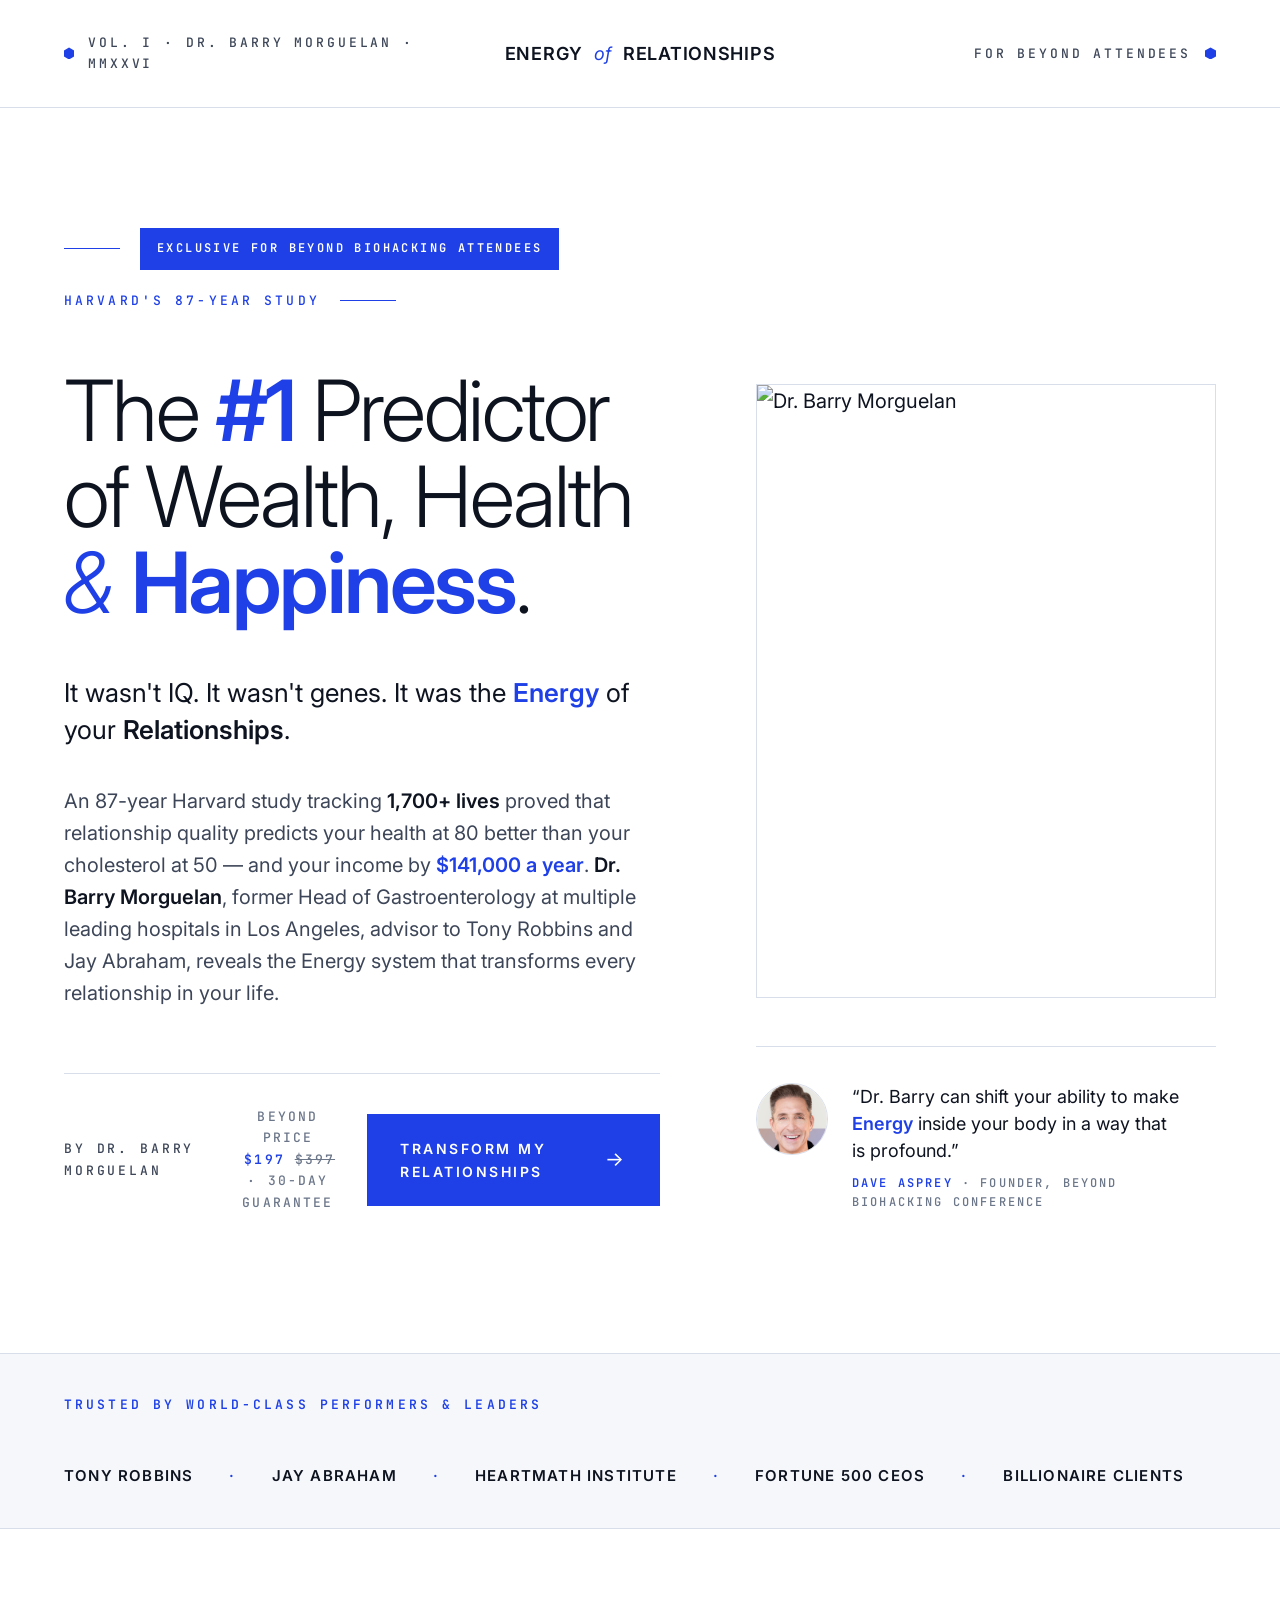
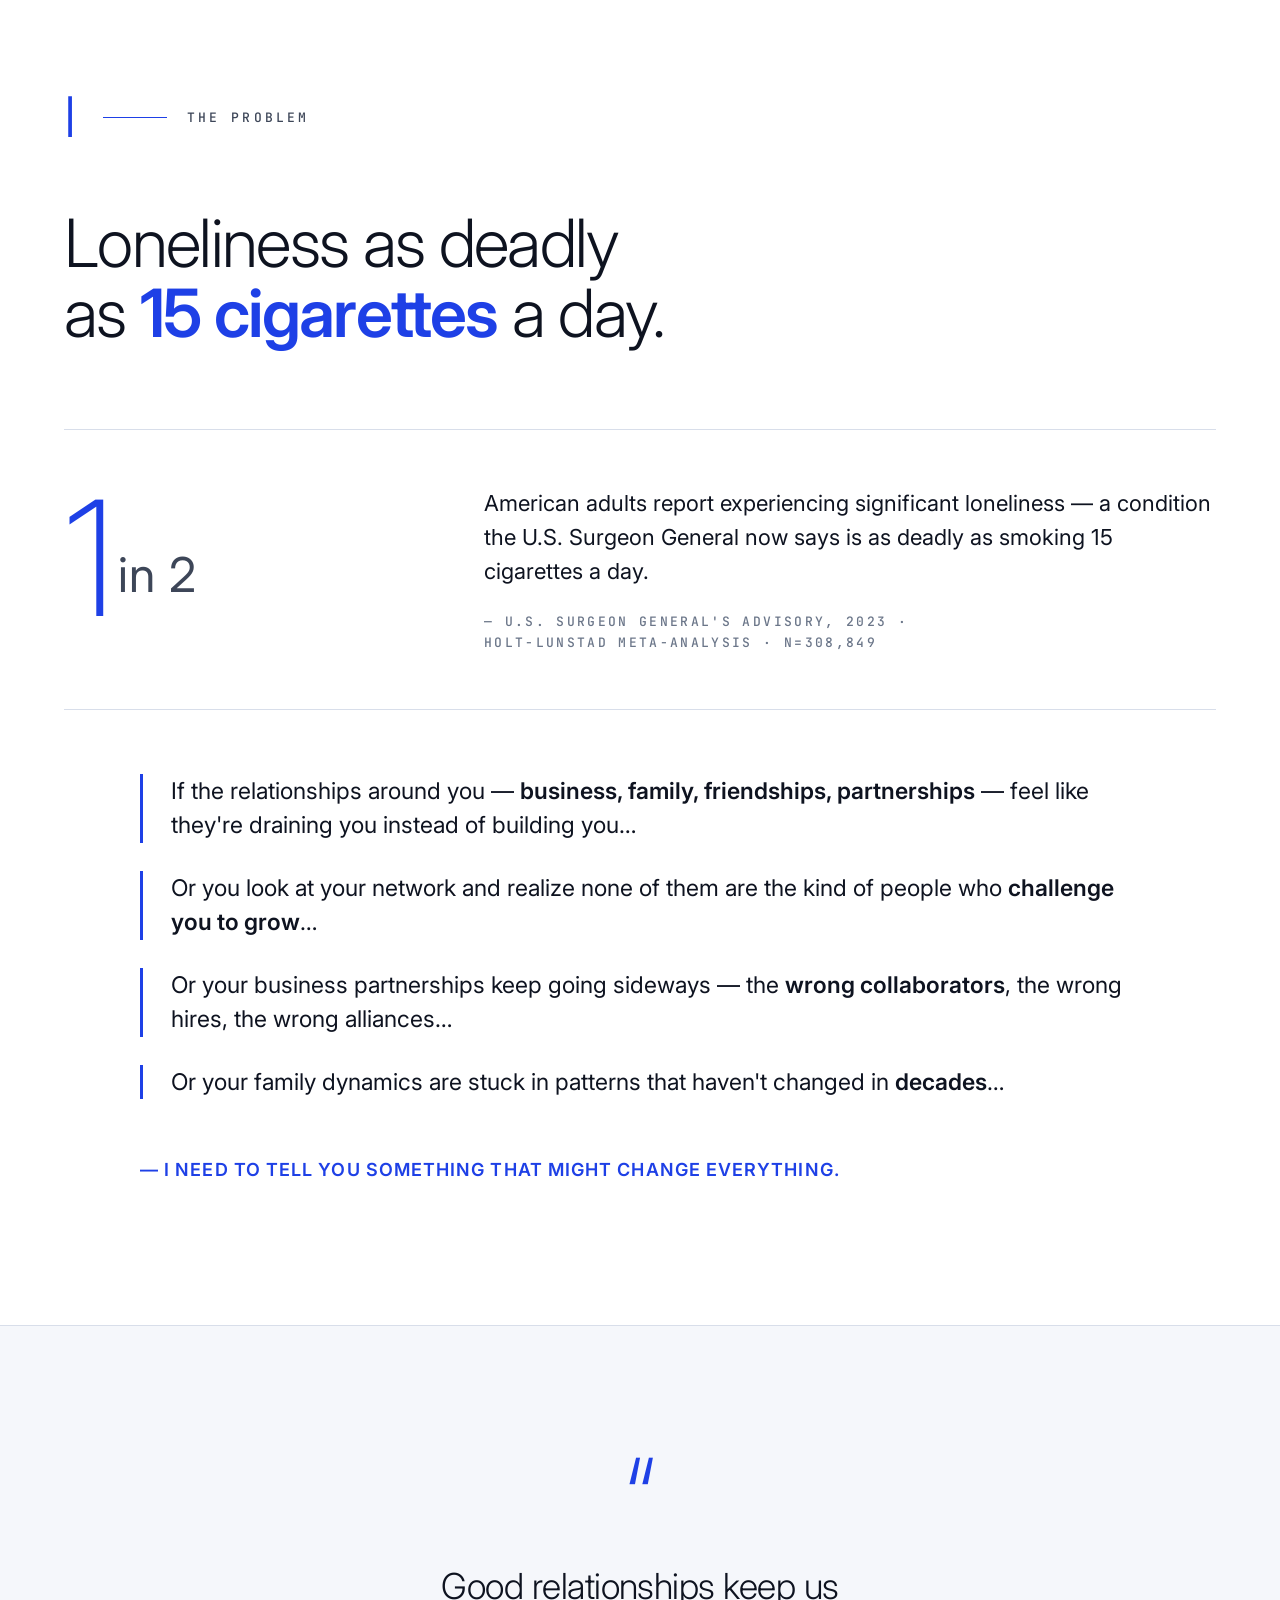
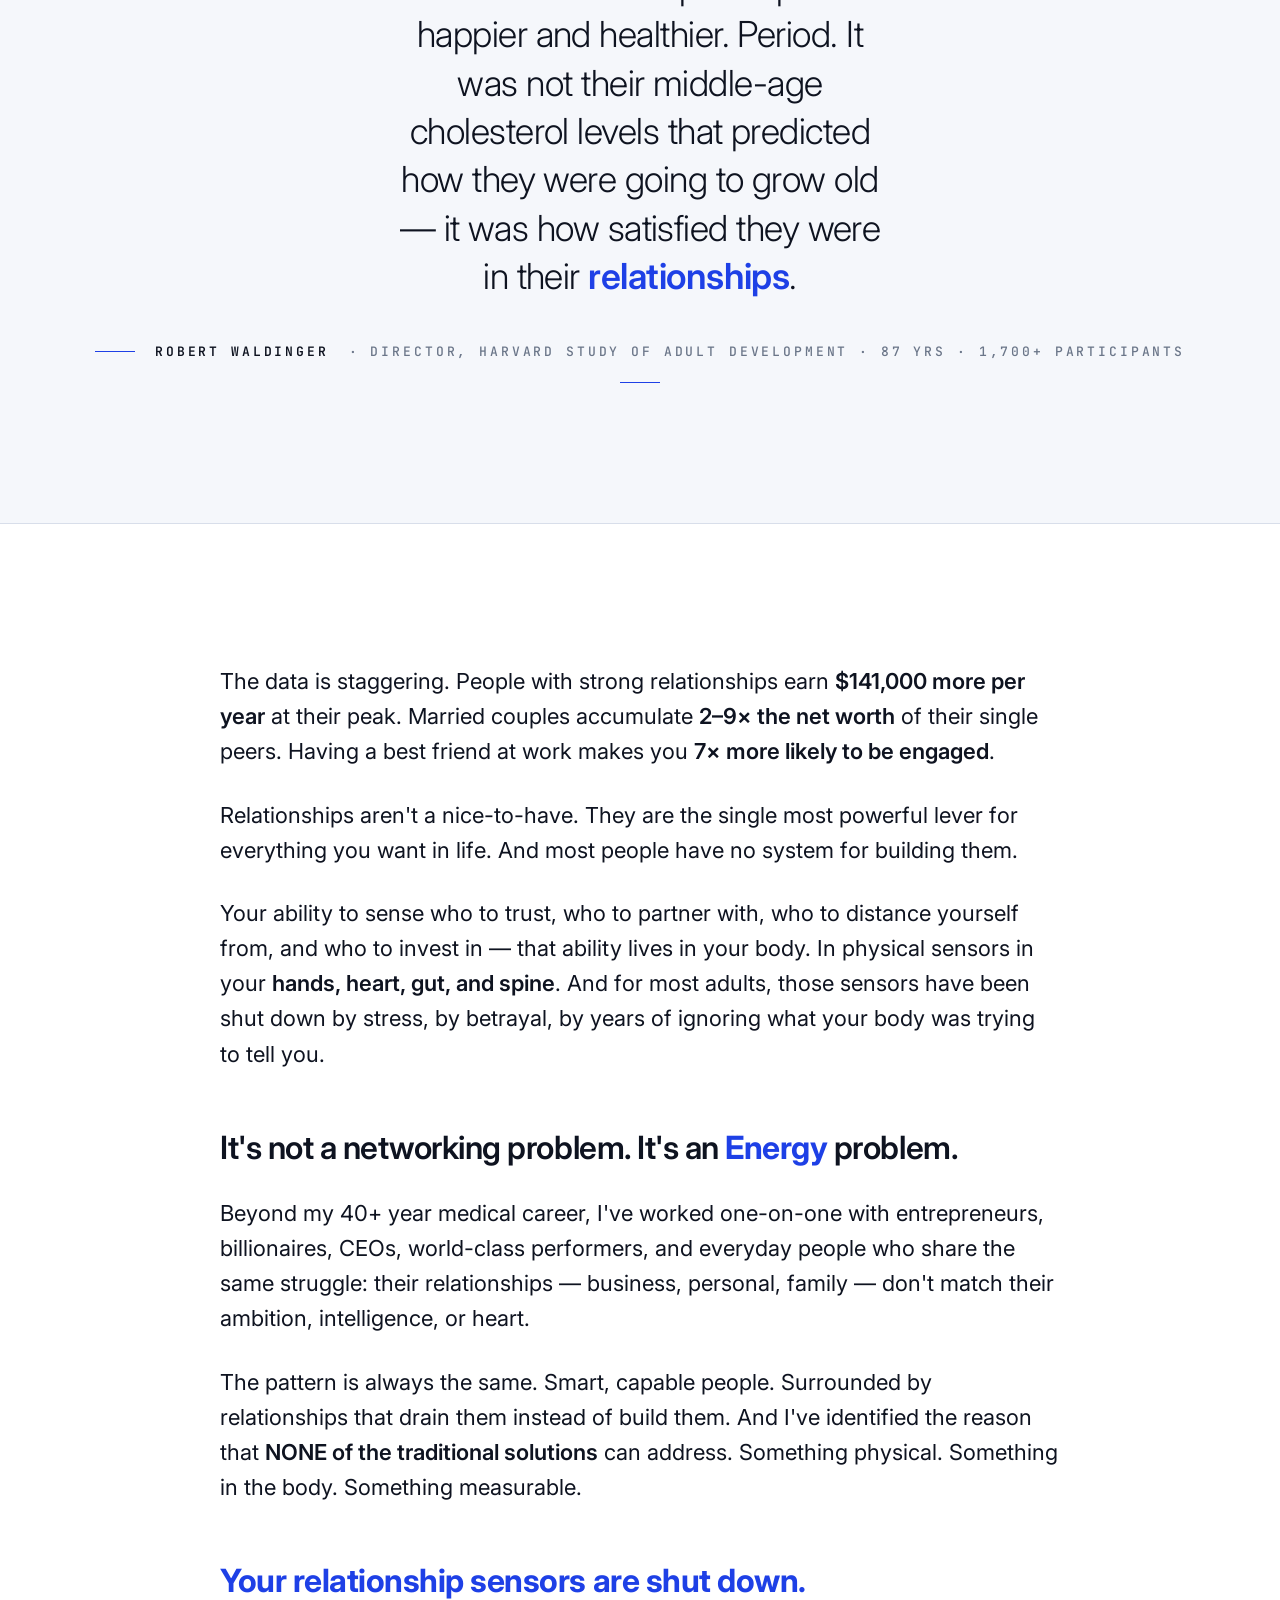
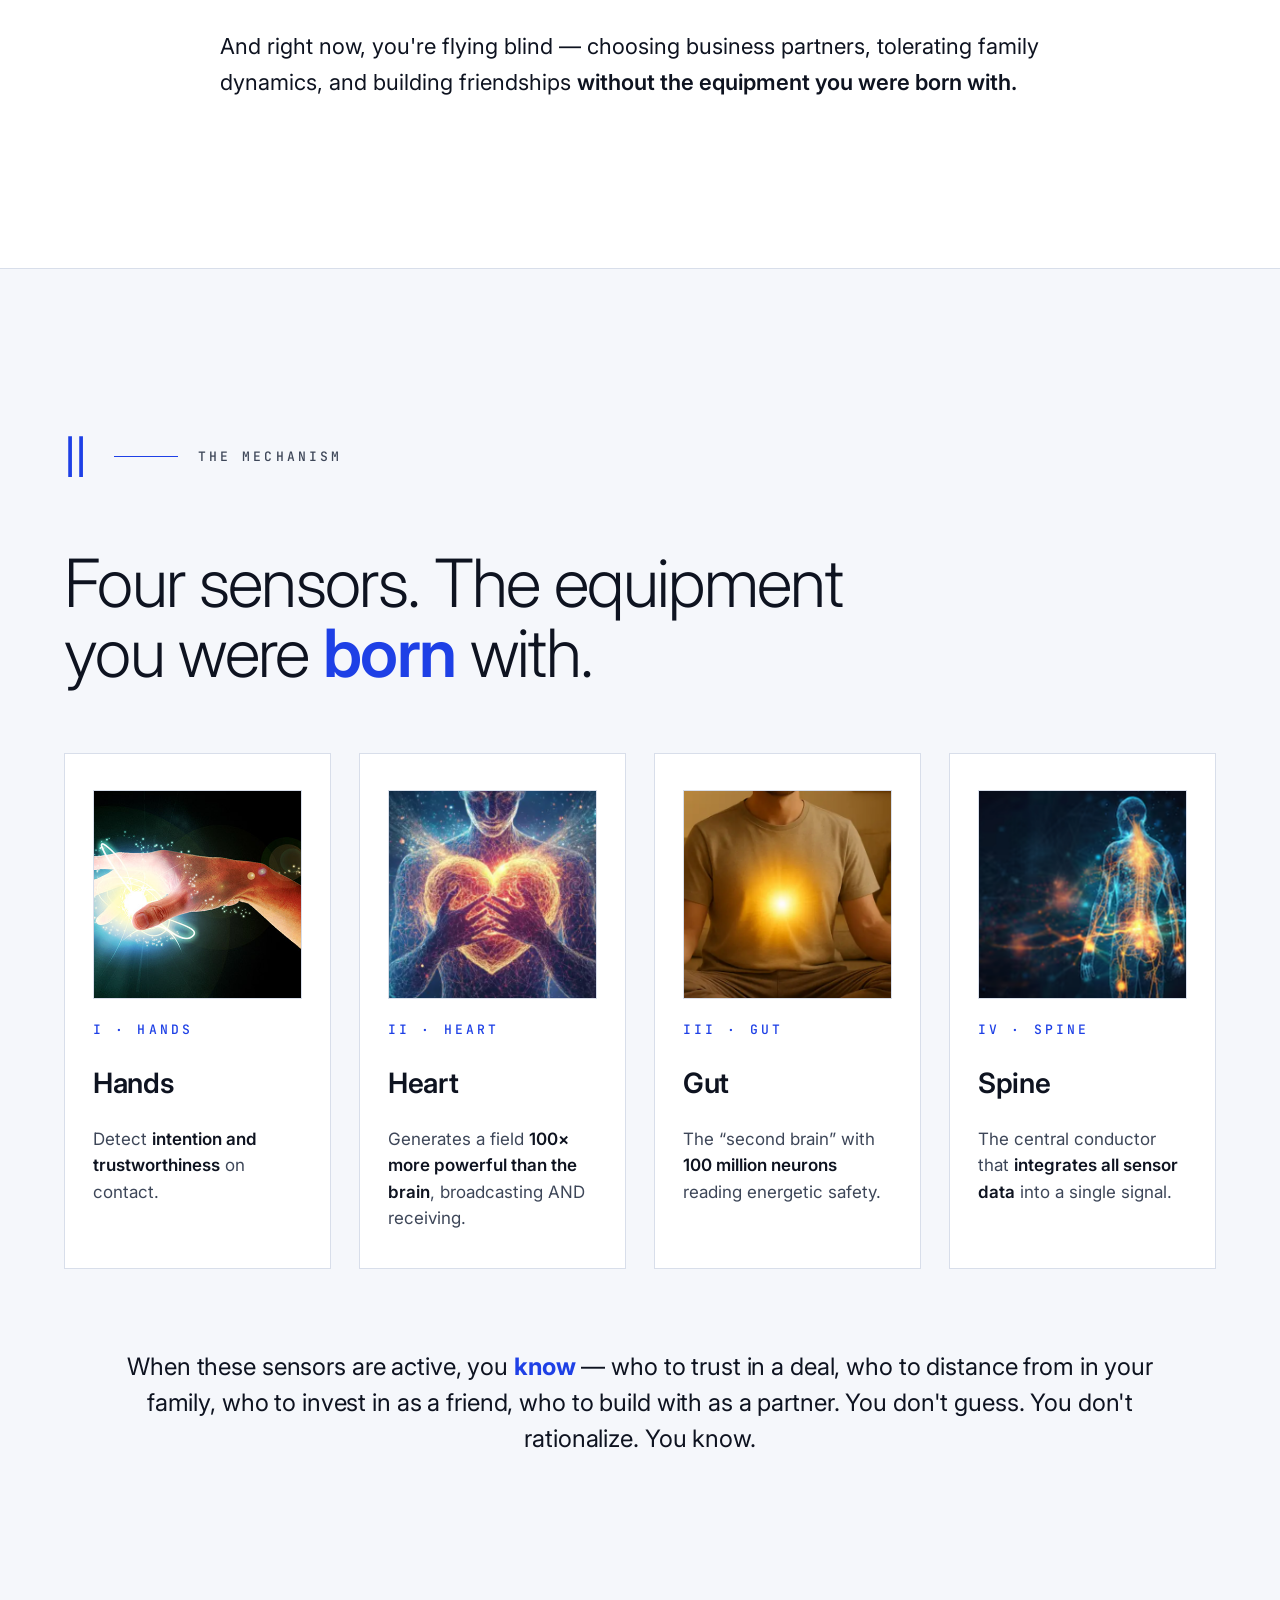
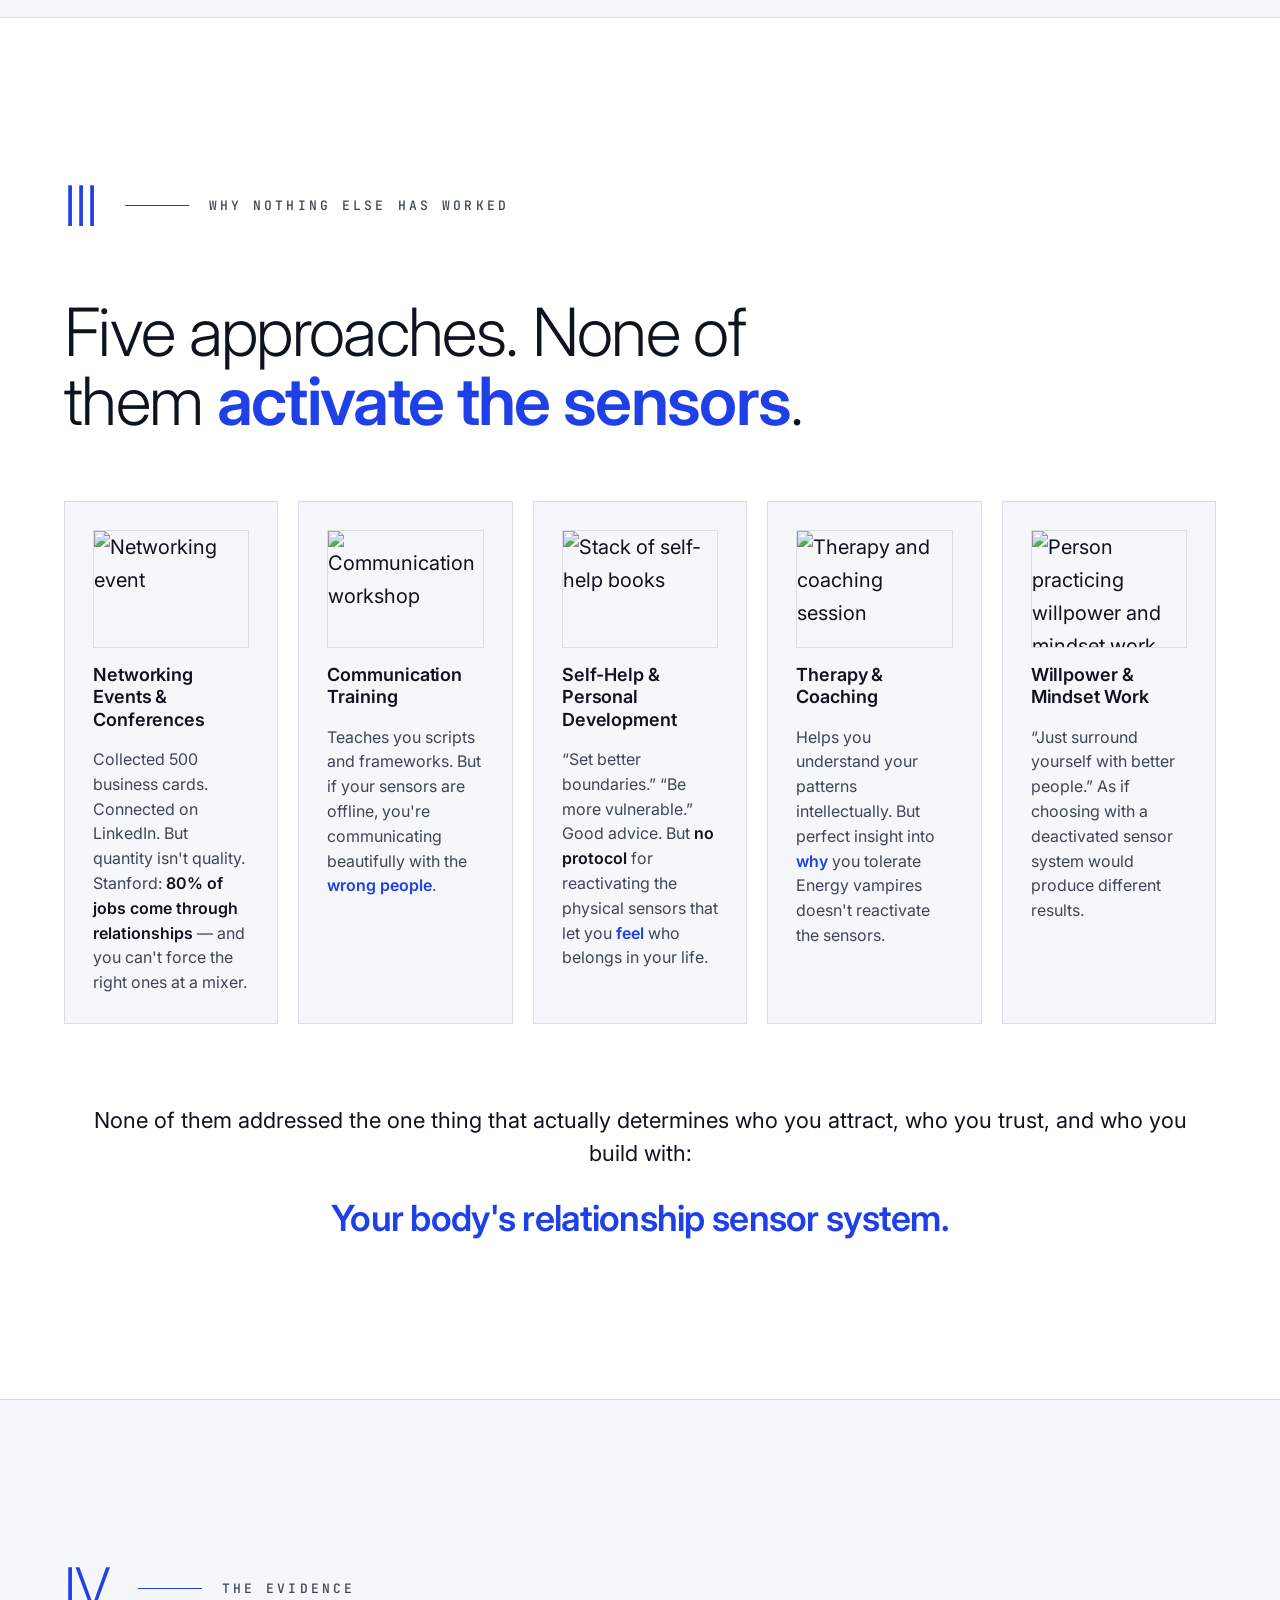
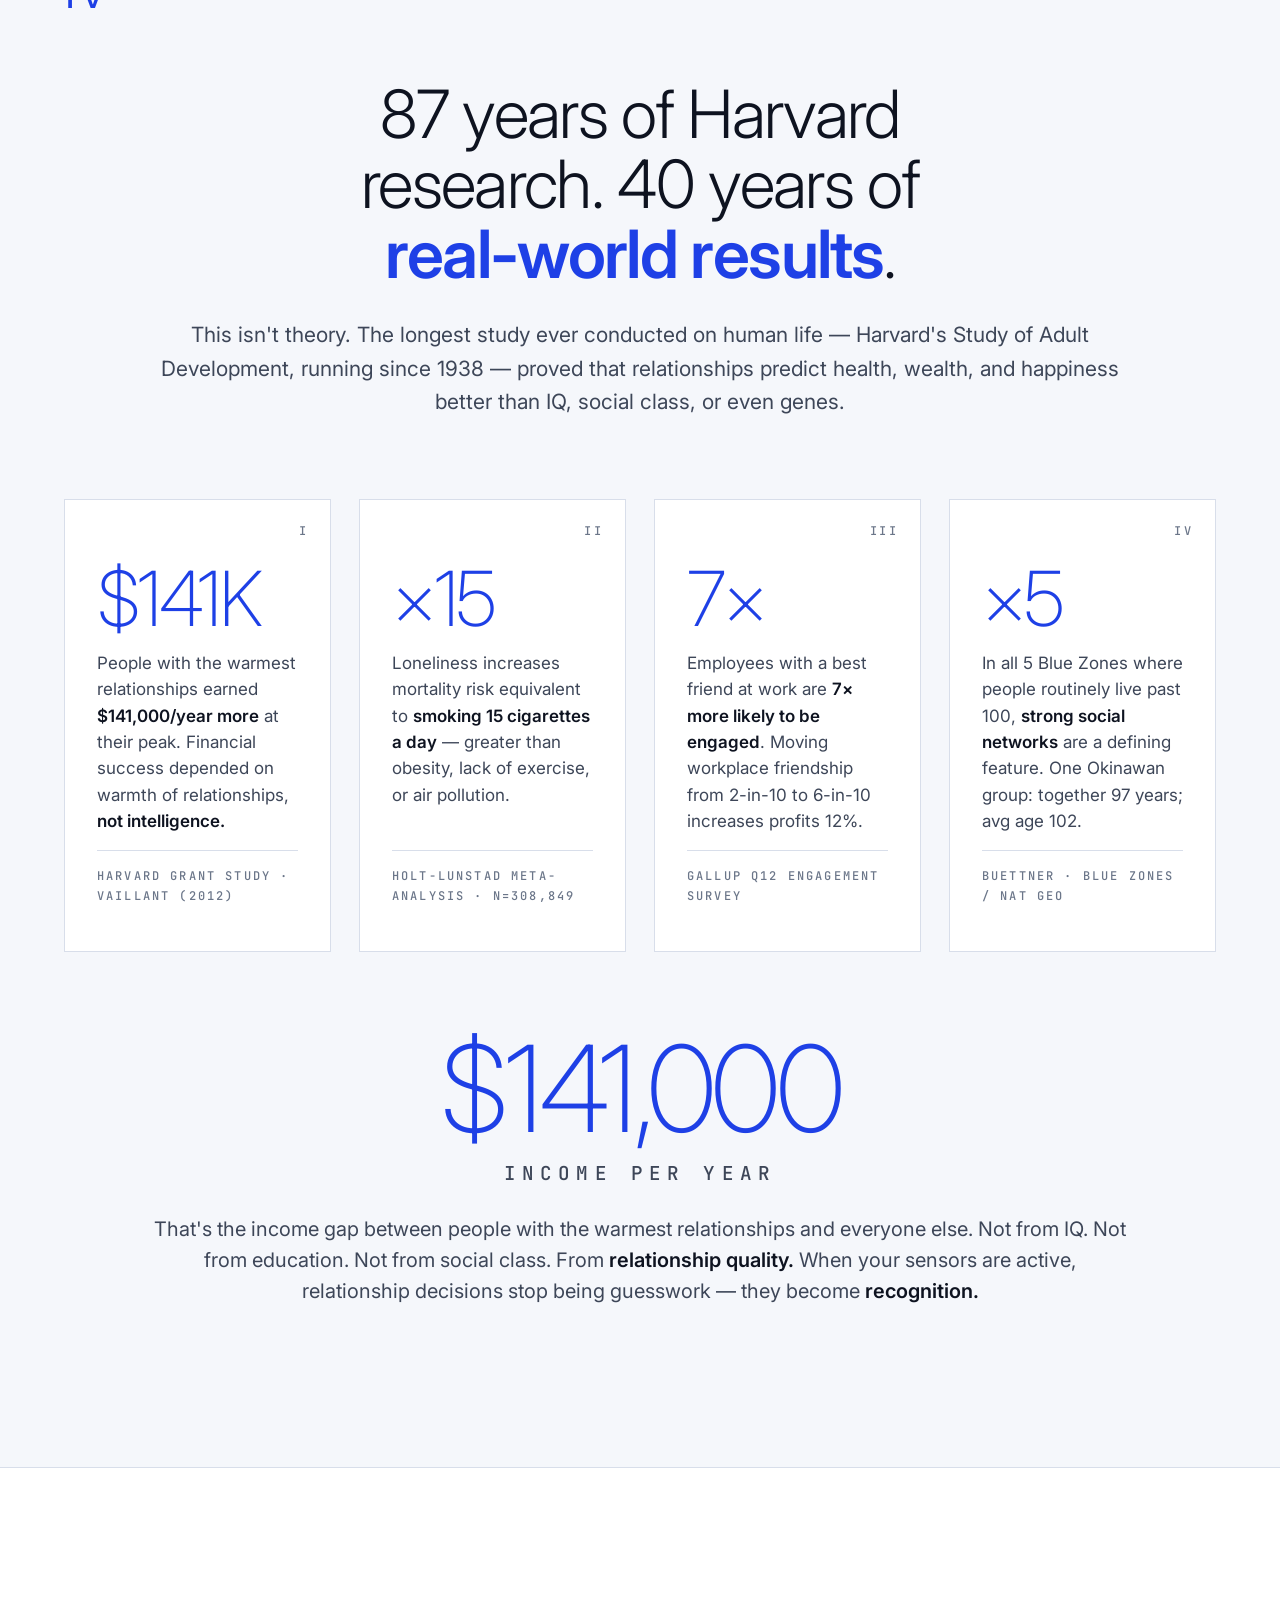
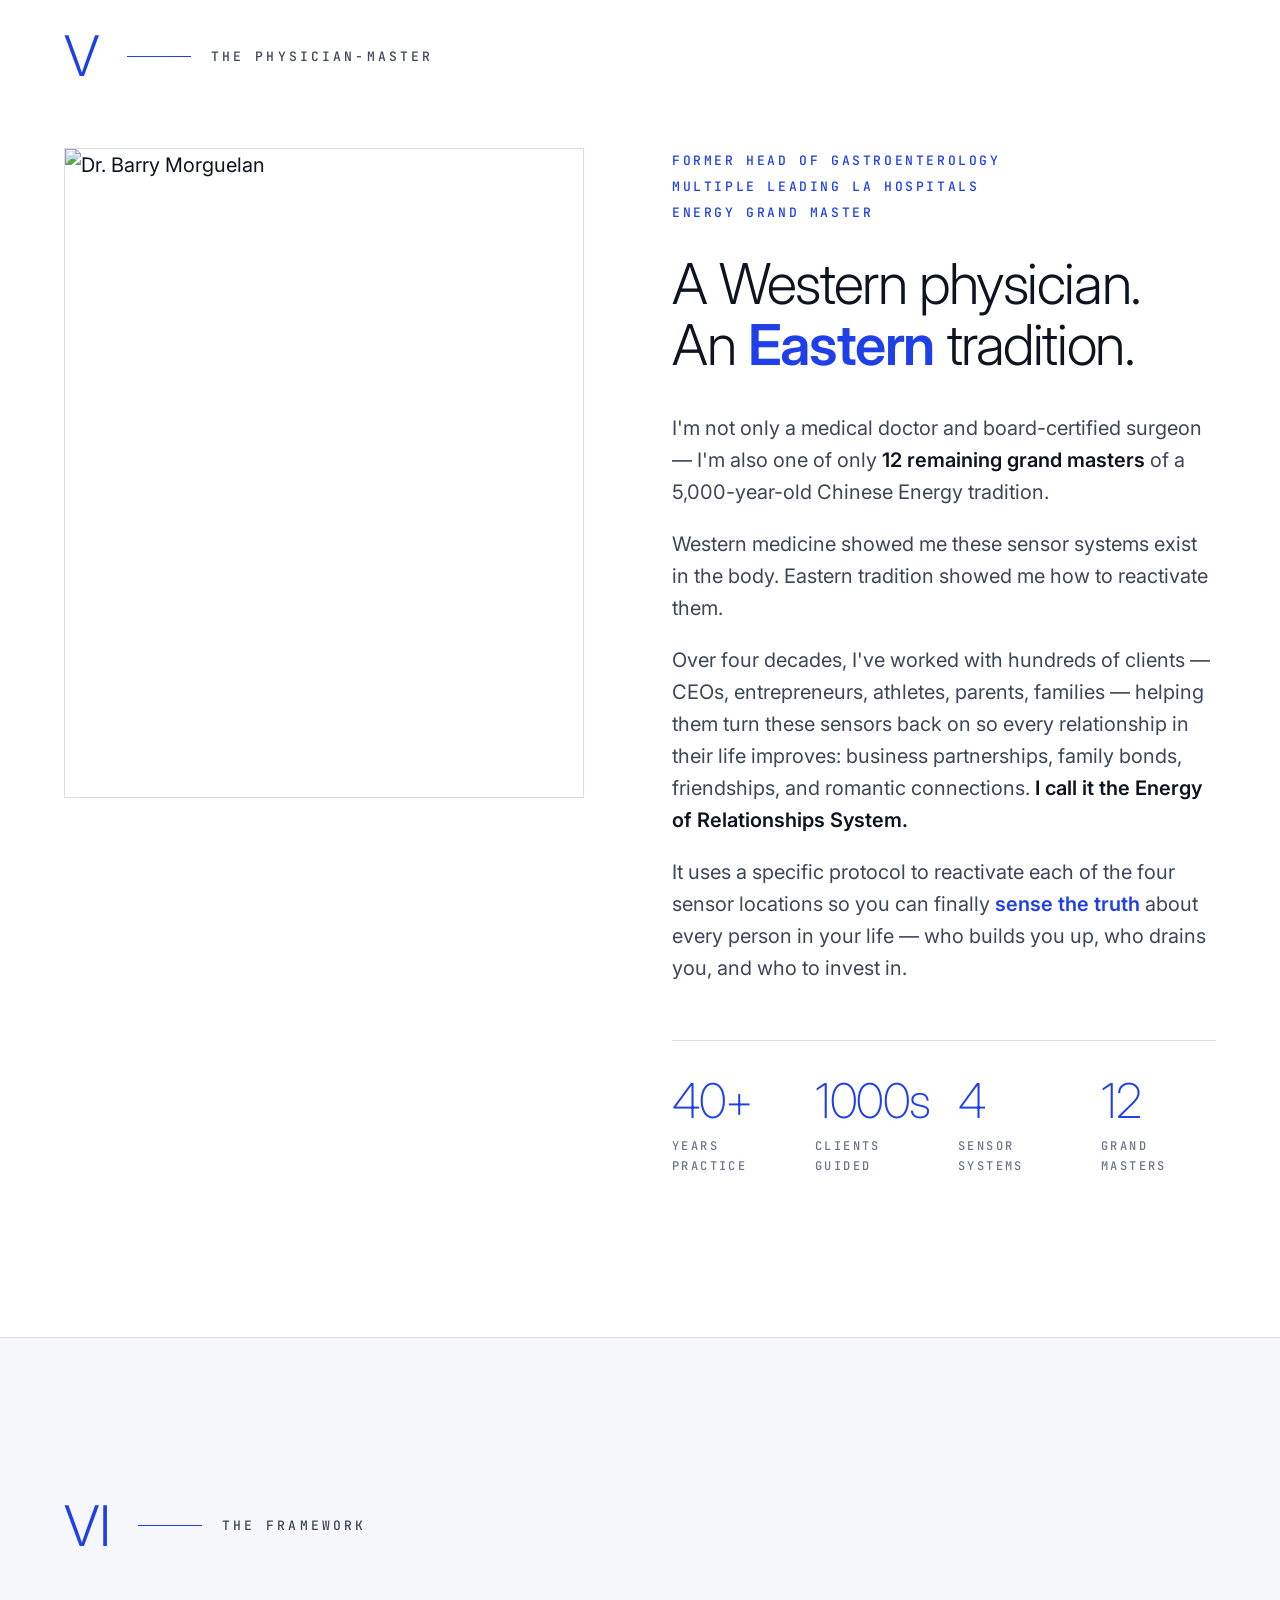
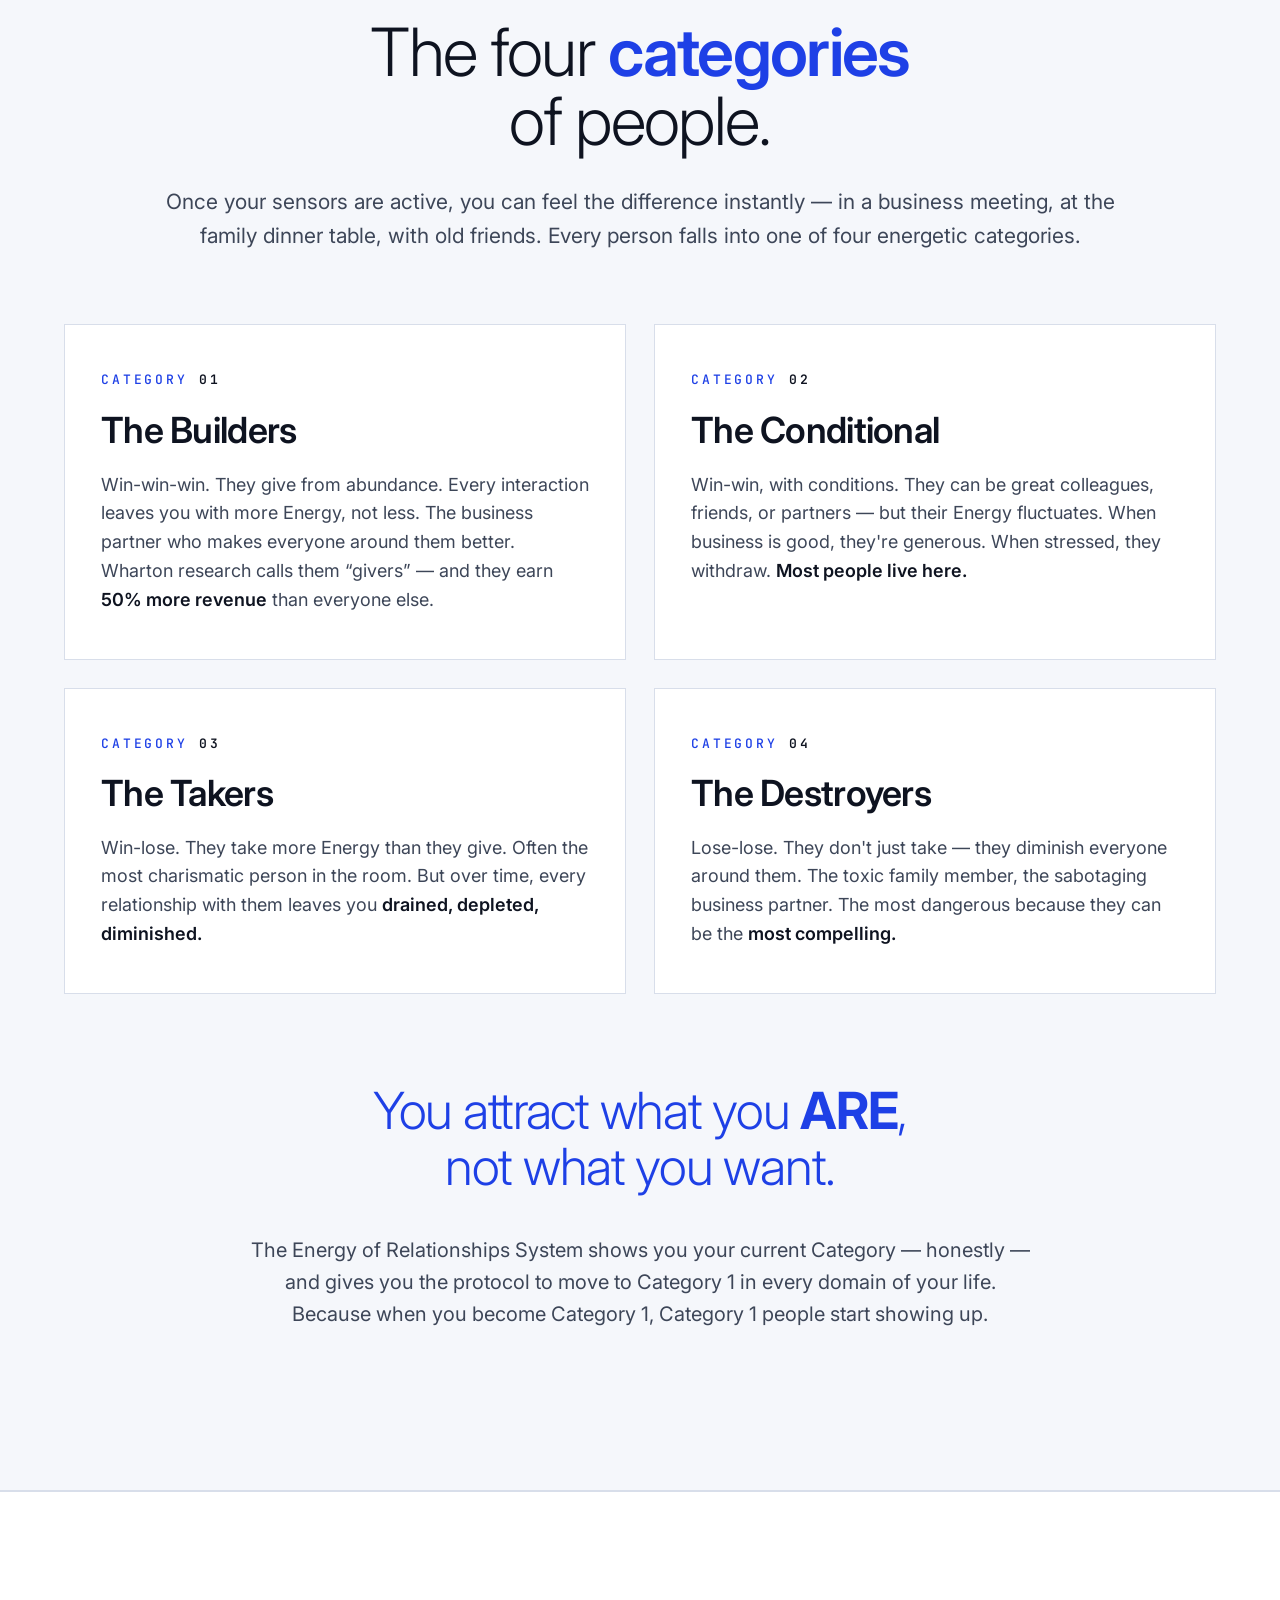
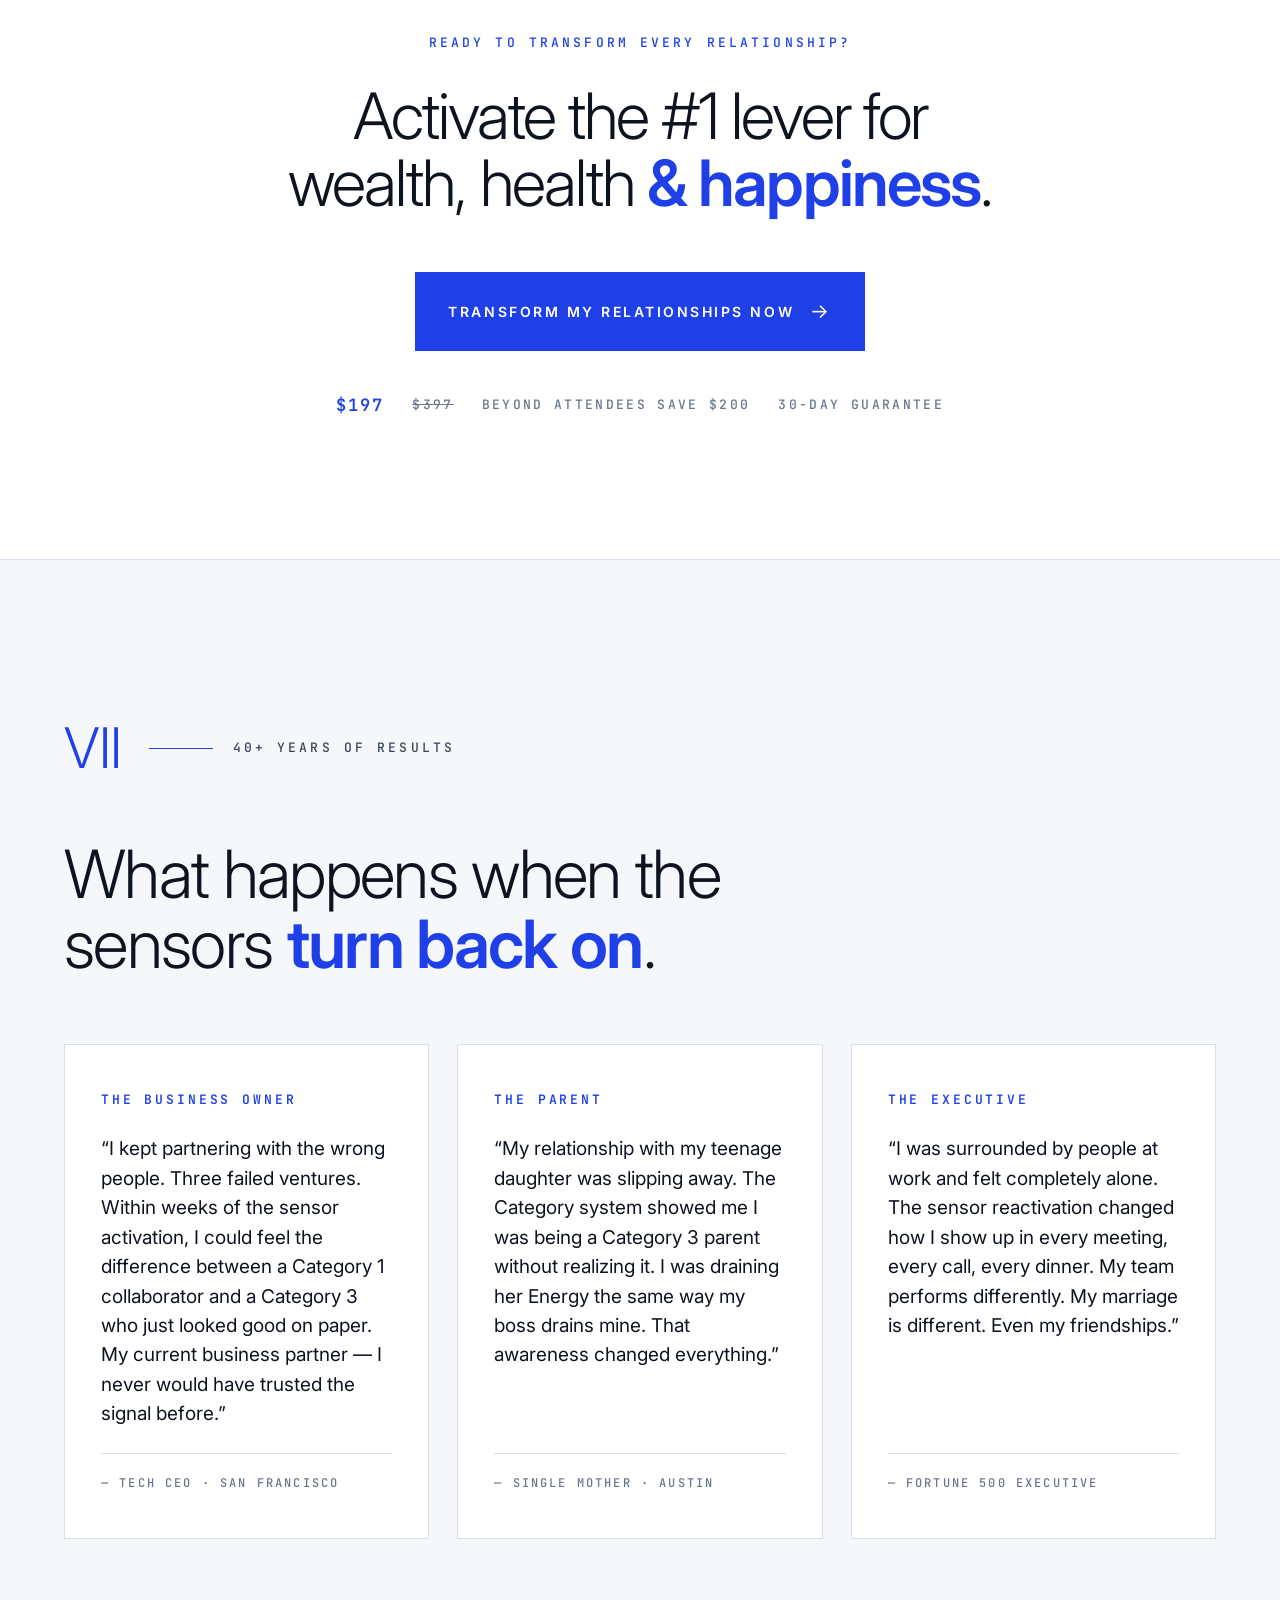
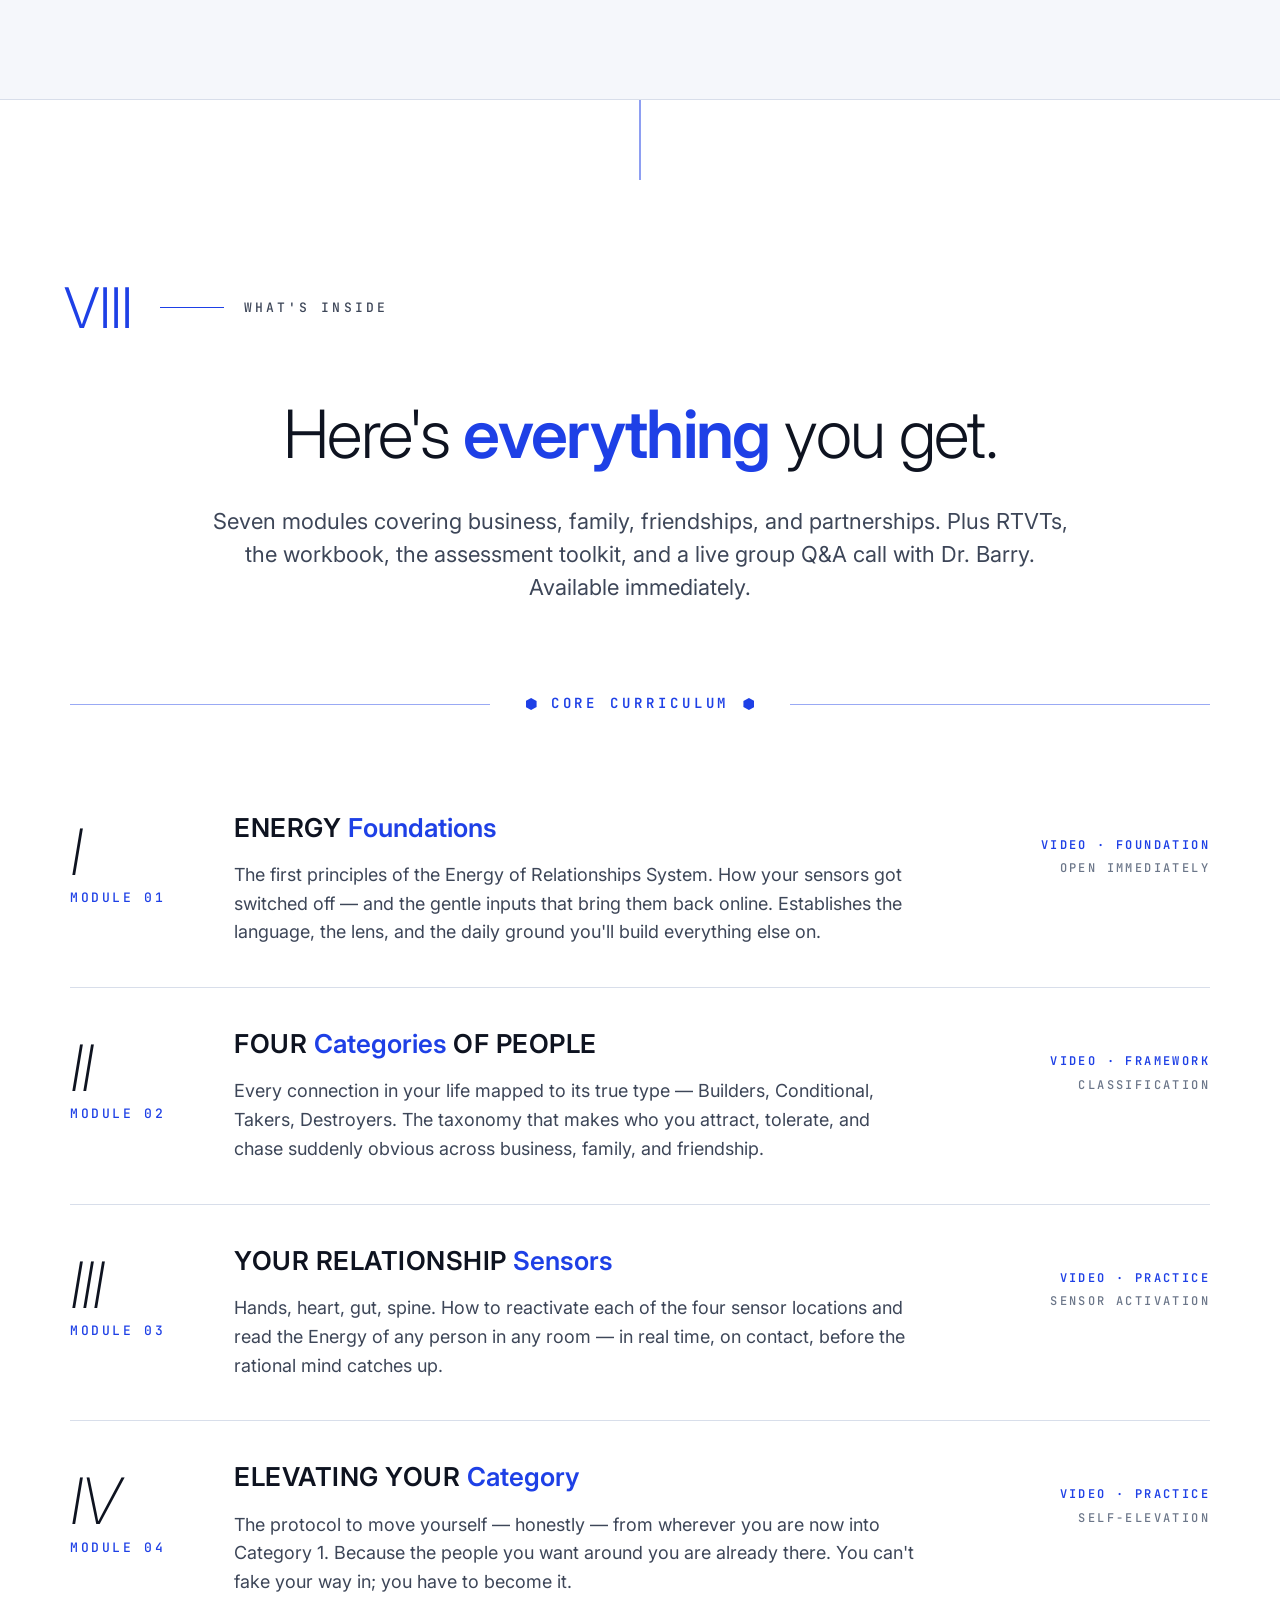
==== docs/index.html @ c92b6a6a "Replace landing page with new White + Blue BEYOND Edition design Full design refresh from Claude Des" ====
<!DOCTYPE html>
<html lang="en">
<head>
<meta charset="UTF-8">
<meta name="viewport" content="width=device-width,initial-scale=1">
<title>Energy of Relationships — Dr. Barry Morguelan · BEYOND Edition</title>
<link rel="preconnect" href="https://fonts.googleapis.com">
<link rel="preconnect" href="https://fonts.gstatic.com" crossorigin>
<link href="https://fonts.googleapis.com/css2?family=Inter:wght@200;300;400;500;600;700;800&family=JetBrains+Mono:wght@400;500&display=swap" rel="stylesheet">
<style>
/* =========================================================
   ENERGY OF RELATIONSHIPS — WHITE + BLUE WIREFRAME
   Light background · Inter sans throughout · Larger type
   Built for older readers (accessible scale, strong contrast)
   ========================================================= */
*,*::before,*::after{box-sizing:border-box;margin:0;padding:0}
:root{
  /* Surface */
  --bg:#FFFFFF;
  --bg-2:#F5F7FB;        /* soft off-white panel */
  --bg-3:#EDF1F8;        /* lifted panel */
  --panel:#F9FAFC;
  --ink:#0E1320;         /* near-black, slight blue tilt */
  --ink-soft:#3D4658;
  --muted:#6B7689;
  --rule:#D8DEEA;
  --rule-soft:#E8EDF5;

  /* Accent — confident blue (BEYOND partner) */
  --blue:#1E40E6;
  --blue-deep:#0E2BB8;
  --blue-soft:#E6EBFE;

  --sans:"Inter",system-ui,-apple-system,sans-serif;
  --mono:"JetBrains Mono",ui-monospace,monospace;
}
html{-webkit-text-size-adjust:100%;background:var(--bg)}
body{
  background:var(--bg);
  color:var(--ink);
  font-family:var(--sans);
  font-weight:400;
  font-size:20px;          /* base bumped for older audience */
  line-height:1.65;
  overflow-x:hidden;
  -webkit-font-smoothing:antialiased;
}
img{max-width:100%;display:block}
a{color:inherit;text-decoration:none}
section{position:relative}

/* Hex mark (BEYOND nod) */
.hex{display:inline-block;width:11px;height:12px;background:var(--blue);
  clip-path:polygon(50% 0,100% 25%,100% 75%,50% 100%,0 75%,0 25%);vertical-align:1px}

/* Reusable */
.eyebrow{font-family:var(--mono);font-size:13px;letter-spacing:.24em;text-transform:uppercase;color:var(--blue);font-weight:500}
.mono-label{font-family:var(--mono);font-size:13px;letter-spacing:.18em;text-transform:uppercase;color:var(--muted);font-weight:500}

/* Striped plate placeholder (for Claude Code → real imagery) */
.plate{
  position:relative;
  background-color:var(--bg-2);
  background-image:repeating-linear-gradient(45deg,transparent 0,transparent 8px,rgba(30,64,230,.06) 8px,rgba(30,64,230,.06) 9px);
  border:1px solid var(--rule);
  display:flex;align-items:center;justify-content:center;
  overflow:hidden;
}
.plate::after{content:"";position:absolute;inset:12px;border:1px solid var(--rule-soft)}
.plate .cap{
  position:absolute;left:18px;bottom:18px;
  font-family:var(--mono);font-size:12px;letter-spacing:.16em;text-transform:uppercase;color:var(--muted);font-weight:500;
}
.plate .glyph{
  font-family:var(--sans);font-weight:200;font-size:120px;line-height:1;
  color:rgba(14,19,32,.10);letter-spacing:-.04em;
}
.plate.blue{background-color:var(--blue-soft)}
.plate.blue .glyph{color:rgba(30,64,230,.22)}

/* Real-image variant: img fills the .plate container, kill the stripes/inner frame */
.plate.has-img{background-image:none;background-color:transparent}
.plate.has-img::after{display:none}
.plate.has-img img{position:absolute;inset:0;width:100%;height:100%;object-fit:cover;display:block;border:0}

/* =========================================================
   NAV
   ========================================================= */
.nav{
  padding:32px 64px;display:grid;grid-template-columns:1fr auto 1fr;gap:48px;align-items:center;
  border-bottom:1px solid var(--rule);
  background:var(--bg);
}
.nav-l,.nav-r{font-family:var(--mono);font-weight:500;font-size:13px;letter-spacing:.22em;text-transform:uppercase;color:var(--ink-soft);display:flex;align-items:center;gap:14px}
.nav-r{justify-content:flex-end}
.nav-c{font-family:var(--sans);font-weight:600;font-size:18px;letter-spacing:.04em;text-align:center;color:var(--ink);text-transform:uppercase}
.nav-c .of{color:var(--blue);font-weight:400;text-transform:lowercase;margin:0 6px;font-style:italic}

/* =========================================================
   HERO
   ========================================================= */
.hero{padding:120px 64px 140px;position:relative}
.hero-grid{max-width:1400px;margin:0 auto;display:grid;grid-template-columns:1fr 460px;gap:96px;align-items:end}

.hero-vol{
  font-family:var(--mono);font-weight:500;font-size:13px;letter-spacing:.24em;text-transform:uppercase;color:var(--blue);
  margin-bottom:56px;display:flex;align-items:center;gap:20px;flex-wrap:wrap;
}
.hero-vol .rule{flex:0 0 56px;height:1px;background:var(--blue)}
.hero-vol .badge{padding:10px 16px;background:var(--blue);border:1px solid var(--blue);color:#FFFFFF;font-size:12px;letter-spacing:.2em;font-weight:600}

.hero h1{
  font-family:var(--sans);font-weight:300;
  font-size:clamp(56px,6.6vw,108px);
  line-height:1.02;letter-spacing:-.03em;
  color:var(--ink);margin-bottom:48px;max-width:14ch;text-wrap:balance;
}
.hero h1 em{font-style:normal;font-weight:600;color:var(--blue)}
.hero h1 .num{font-weight:600;color:var(--blue)}
.hero h1 .amp{font-weight:300;color:var(--blue);font-style:italic}

.hero-deck{
  font-family:var(--sans);font-weight:400;
  font-size:26px;line-height:1.45;color:var(--ink);max-width:620px;margin-bottom:36px;
}
.hero-deck strong{font-weight:600;color:var(--ink)}
.hero-deck .accent{color:var(--blue);font-weight:600}

.hero-body{
  font-family:var(--sans);font-weight:400;font-size:20px;line-height:1.6;color:var(--ink-soft);
  max-width:62ch;margin-bottom:64px;
}
.hero-body strong{color:var(--ink);font-weight:600}
.hero-body em{color:var(--blue);font-style:normal;font-weight:600}

.hero-meta{display:grid;grid-template-columns:auto 1fr auto;gap:32px;align-items:center;padding-top:32px;border-top:1px solid var(--rule)}
.hero-meta-l{font-family:var(--mono);font-weight:500;font-size:13px;letter-spacing:.22em;text-transform:uppercase;color:var(--ink-soft)}
.hero-meta-c{font-family:var(--mono);font-weight:500;font-size:13px;letter-spacing:.16em;text-transform:uppercase;color:var(--muted);text-align:center}
.hero-meta-c .now{color:var(--blue);font-weight:600;margin:0 4px}
.hero-meta-c .was{text-decoration:line-through;margin-left:6px;color:var(--muted)}

.btn-primary{
  font-family:var(--sans);font-weight:600;font-size:14px;letter-spacing:.18em;text-transform:uppercase;
  color:#FFFFFF;background:var(--blue);
  display:inline-flex;align-items:center;gap:16px;
  padding:22px 32px;border:1px solid var(--blue);
  transition:background .25s ease,gap .3s ease;
}
.btn-primary:hover{background:var(--blue-deep);gap:24px}
.btn-primary .arr{font-size:20px;font-weight:400}

/* Hero portrait plate */
.plate.hero-plate{aspect-ratio:3/4}
.plate.hero-plate .glyph{font-size:180px}

/* Asprey testimonial below portrait */
.asprey{margin-top:48px;border-top:1px solid var(--rule);padding-top:36px;display:grid;grid-template-columns:72px 1fr;gap:24px;align-items:start}
.asprey-photo{
  width:72px;height:72px;border-radius:50%;
  border:1px solid var(--rule);position:relative;flex:none;overflow:hidden;
}
.asprey-photo img{width:100%;height:100%;object-fit:cover;display:block}
.asprey-q{font-family:var(--sans);font-weight:400;font-size:18px;line-height:1.5;color:var(--ink);text-wrap:pretty}
.asprey-q .accent{color:var(--blue);font-weight:600}
.asprey-cite{font-family:var(--mono);font-weight:500;font-size:12px;letter-spacing:.18em;text-transform:uppercase;color:var(--muted);margin-top:10px}
.asprey-cite strong{color:var(--blue);font-weight:600}

/* =========================================================
   TRUST BAR
   ========================================================= */
.trust{
  padding:40px 64px;
  border-top:1px solid var(--rule);border-bottom:1px solid var(--rule);
  background:var(--bg-2);
}
.trust-inner{max-width:1400px;margin:0 auto;display:flex;align-items:center;gap:48px;flex-wrap:wrap;justify-content:space-between}
.trust-label{font-family:var(--mono);font-weight:600;font-size:13px;letter-spacing:.24em;text-transform:uppercase;color:var(--blue)}
.trust-items{display:flex;gap:36px;flex-wrap:wrap;align-items:center}
.trust-items span{font-family:var(--sans);font-weight:600;font-size:15px;letter-spacing:.08em;text-transform:uppercase;color:var(--ink)}
.trust-items .dot{color:var(--blue);font-weight:600}

/* =========================================================
   SECTION CHROME
   ========================================================= */
.section-mark{
  display:grid;grid-template-columns:auto 1fr;gap:28px;align-items:center;
  max-width:1280px;margin:0 auto 64px;
}
.section-mark-num{
  font-family:var(--sans);font-weight:300;
  font-size:56px;line-height:1;color:var(--blue);letter-spacing:-.02em;
}
.section-mark-label{font-family:var(--mono);font-weight:500;font-size:13px;letter-spacing:.24em;text-transform:uppercase;color:var(--ink-soft);display:flex;align-items:center;gap:20px}
.section-mark-label::before{content:"";width:64px;height:1px;background:var(--blue)}

h2.display{
  font-family:var(--sans);font-weight:300;
  font-size:clamp(44px,5.2vw,84px);line-height:1.05;letter-spacing:-.025em;
  color:var(--ink);max-width:20ch;text-wrap:balance;
}
h2.display em{font-style:normal;font-weight:600;color:var(--blue)}
h2.center{margin-left:auto;margin-right:auto;text-align:center}

/* =========================================================
   I — THE PROBLEM
   ========================================================= */
.problem{padding:160px 64px 140px;background:var(--bg)}
.problem-head{max-width:1280px;margin:0 auto 80px}
.problem-stat{
  max-width:1280px;margin:0 auto 64px;
  display:grid;grid-template-columns:340px 1fr;gap:80px;align-items:start;
  padding:56px 0;border-top:1px solid var(--rule);border-bottom:1px solid var(--rule);
}
.stat-big{font-family:var(--sans);font-weight:200;font-size:160px;line-height:.9;color:var(--blue);letter-spacing:-.05em}
.stat-big sub{font-family:var(--sans);font-weight:400;font-size:.3em;letter-spacing:.02em;color:var(--ink-soft);vertical-align:middle;margin-left:10px}
.problem-stat-body p{font-family:var(--sans);font-size:22px;font-weight:400;line-height:1.55;color:var(--ink);max-width:60ch}
.problem-stat-body .src{font-family:var(--mono);font-size:13px;font-weight:500;letter-spacing:.18em;text-transform:uppercase;color:var(--muted);margin-top:24px}

.problem-list{max-width:1000px;margin:0 auto;display:flex;flex-direction:column;gap:28px}
.problem-list p{font-family:var(--sans);font-weight:400;font-size:23px;line-height:1.5;color:var(--ink);text-wrap:pretty;padding-left:28px;border-left:3px solid var(--blue)}
.problem-list p strong{color:var(--ink);font-weight:600}
.problem-tag{max-width:1000px;margin:56px auto 0;font-family:var(--sans);font-weight:600;font-size:18px;letter-spacing:.06em;text-transform:uppercase;color:var(--blue)}

/* Pull-quote — Waldinger */
.pull{padding:140px 64px;background:var(--bg-2);border-top:1px solid var(--rule);border-bottom:1px solid var(--rule)}
.pull-inner{max-width:1100px;margin:0 auto;text-align:center}
.pull-mark{font-family:var(--sans);font-weight:200;font-size:120px;color:var(--blue);line-height:.6;margin-bottom:24px}
.pull-q{font-family:var(--sans);font-weight:300;font-size:clamp(28px,2.8vw,40px);line-height:1.35;color:var(--ink);max-width:24ch;margin:0 auto;text-wrap:balance;letter-spacing:-.015em}
.pull-q em{color:var(--blue);font-style:normal;font-weight:600}
.pull-cite{font-family:var(--mono);font-weight:500;font-size:13px;letter-spacing:.22em;text-transform:uppercase;color:var(--muted);margin-top:40px;display:flex;align-items:center;justify-content:center;gap:20px;flex-wrap:wrap}
.pull-cite::before,.pull-cite::after{content:"";width:40px;height:1px;background:var(--blue)}
.pull-cite strong{color:var(--ink);font-weight:600}

/* Body essay block */
.essay{padding:140px 64px;background:var(--bg)}
.essay-inner{max-width:840px;margin:0 auto}
.essay p{font-family:var(--sans);font-weight:400;font-size:22px;line-height:1.6;color:var(--ink);margin-bottom:28px;text-wrap:pretty}
.essay p strong{color:var(--ink);font-weight:600}
.essay p em{color:var(--blue);font-style:normal;font-weight:600}
.essay .tag{font-family:var(--sans);font-weight:600;font-size:32px;line-height:1.25;color:var(--ink);margin:56px 0 28px;letter-spacing:-.015em;text-wrap:balance}
.essay .tag em{color:var(--blue);font-style:normal;font-weight:700}

/* =========================================================
   II — FOUR SENSORS
   ========================================================= */
.sensors{padding:160px 64px;background:var(--bg-2);border-top:1px solid var(--rule);border-bottom:1px solid var(--rule)}
.sensors-grid{max-width:1340px;margin:64px auto 0;display:grid;grid-template-columns:repeat(4,1fr);gap:28px}
.sensor{padding:36px 28px;background:var(--bg);border:1px solid var(--rule);display:flex;flex-direction:column;gap:20px}
.sensor .plate{aspect-ratio:1/1;width:100%}
.sensor-num{font-family:var(--mono);font-weight:500;font-size:13px;letter-spacing:.24em;text-transform:uppercase;color:var(--blue)}
.sensor-name{font-family:var(--sans);font-weight:600;font-size:28px;letter-spacing:-.01em;color:var(--ink)}
.sensor-desc{font-family:var(--sans);font-weight:400;font-size:17px;line-height:1.55;color:var(--ink-soft)}
.sensor-desc strong{color:var(--ink);font-weight:600}

.sensors-tag{max-width:1100px;margin:80px auto 0;font-family:var(--sans);font-weight:400;font-size:24px;line-height:1.5;color:var(--ink);text-align:center;letter-spacing:-.005em}
.sensors-tag em{color:var(--blue);font-style:normal;font-weight:700}

/* =========================================================
   III — FIVE APPROACHES
   ========================================================= */
.approaches{padding:160px 64px;background:var(--bg)}
.approaches-grid{max-width:1340px;margin:64px auto 0;display:grid;grid-template-columns:repeat(5,1fr);gap:20px}
.approach{padding:28px;background:var(--bg-2);border:1px solid var(--rule);display:flex;flex-direction:column;gap:16px}
.approach .plate{aspect-ratio:4/3}
.approach h4{font-family:var(--sans);font-weight:600;font-size:18px;letter-spacing:-.005em;color:var(--ink);line-height:1.25}
.approach p{font-family:var(--sans);font-weight:400;font-size:16px;line-height:1.55;color:var(--ink-soft)}
.approach p strong{color:var(--ink);font-weight:600}
.approach p em{color:var(--blue);font-style:normal;font-weight:600}

.approaches-tag{max-width:1100px;margin:80px auto 0;text-align:center}
.approaches-tag p{font-family:var(--sans);font-weight:400;font-size:22px;color:var(--ink);line-height:1.5}
.approaches-tag .big{font-family:var(--sans);font-weight:600;font-size:36px;line-height:1.15;color:var(--blue);letter-spacing:-.02em;margin-top:28px}

/* =========================================================
   IV — EVIDENCE
   ========================================================= */
.evidence{padding:160px 64px;background:var(--bg-2);border-top:1px solid var(--rule);border-bottom:1px solid var(--rule)}
.evidence-intro{max-width:960px;margin:0 auto 80px;text-align:center}
.evidence-intro p{font-family:var(--sans);font-weight:400;font-size:21px;line-height:1.6;color:var(--ink-soft);margin-top:28px}
.evidence-grid{max-width:1340px;margin:0 auto;display:grid;grid-template-columns:repeat(4,1fr);gap:28px}
.evidence-cell{padding:44px 32px;border:1px solid var(--rule);background:var(--bg);position:relative;display:flex;flex-direction:column;gap:16px}
.evidence-cell .num{position:absolute;top:22px;right:22px;font-family:var(--mono);font-weight:500;font-size:12px;letter-spacing:.2em;text-transform:uppercase;color:var(--muted)}
.evidence-stat{font-family:var(--sans);font-weight:200;font-size:76px;line-height:.95;color:var(--blue);letter-spacing:-.04em;margin-top:18px}
.evidence-cell p{font-family:var(--sans);font-weight:400;font-size:17px;line-height:1.55;color:var(--ink-soft);flex-grow:1}
.evidence-cell p strong{color:var(--ink);font-weight:600}
.evidence-cite{font-family:var(--mono);font-weight:500;font-size:12px;letter-spacing:.18em;text-transform:uppercase;color:var(--muted);padding-top:16px;border-top:1px solid var(--rule)}

.evidence-tag{max-width:980px;margin:80px auto 0;text-align:center}
.evidence-tag .big{font-family:var(--sans);font-weight:200;font-size:120px;line-height:.95;color:var(--blue);letter-spacing:-.04em}
.evidence-tag .big span{display:block;font-size:.16em;letter-spacing:.32em;color:var(--ink-soft);margin-top:18px;font-weight:500;font-family:var(--mono);text-transform:uppercase}
.evidence-tag p{font-family:var(--sans);font-weight:400;font-size:20px;line-height:1.55;color:var(--ink-soft);margin-top:32px}
.evidence-tag p strong{color:var(--ink);font-weight:600}

/* =========================================================
   V — DR. BARRY
   ========================================================= */
.barry{padding:160px 64px;background:var(--bg)}
.barry-grid{max-width:1340px;margin:0 auto;display:grid;grid-template-columns:520px 1fr;gap:88px;align-items:start}
.barry .plate{aspect-ratio:4/5}
.barry-meta{font-family:var(--mono);font-weight:500;font-size:13px;letter-spacing:.2em;text-transform:uppercase;color:var(--blue);margin-bottom:28px;line-height:2}
.barry h3{font-family:var(--sans);font-weight:300;font-size:clamp(40px,4.4vw,64px);line-height:1.08;letter-spacing:-.025em;color:var(--ink);margin-bottom:36px;text-wrap:balance}
.barry h3 em{font-style:normal;font-weight:600;color:var(--blue)}
.barry-body p{font-family:var(--sans);font-weight:400;font-size:20px;line-height:1.6;color:var(--ink-soft);margin-bottom:20px}
.barry-body p strong{color:var(--ink);font-weight:600}
.barry-body p em{color:var(--blue);font-style:normal;font-weight:600}

.barry-stats{margin-top:56px;display:grid;grid-template-columns:repeat(4,1fr);gap:28px;padding-top:36px;border-top:1px solid var(--rule)}
.barry-stat .n{font-family:var(--sans);font-weight:200;font-size:48px;color:var(--blue);letter-spacing:-.03em;line-height:1}
.barry-stat .l{font-family:var(--mono);font-weight:500;font-size:12px;letter-spacing:.2em;text-transform:uppercase;color:var(--muted);margin-top:12px}

/* =========================================================
   VI — FOUR CATEGORIES
   ========================================================= */
.categories{padding:160px 64px;background:var(--bg-2);border-top:1px solid var(--rule);border-bottom:1px solid var(--rule)}
.cat-intro{max-width:960px;margin:0 auto 72px;text-align:center}
.cat-intro p{font-family:var(--sans);font-weight:400;font-size:21px;line-height:1.6;color:var(--ink-soft);margin-top:28px}
.cat-grid{max-width:1340px;margin:0 auto;display:grid;grid-template-columns:repeat(2,1fr);gap:28px}
.cat{padding:44px 36px;background:var(--bg);border:1px solid var(--rule);position:relative}
.cat-num{font-family:var(--mono);font-weight:500;font-size:13px;letter-spacing:.22em;text-transform:uppercase;color:var(--blue);margin-bottom:20px}
.cat-num strong{color:var(--ink);font-weight:600}
.cat h4{font-family:var(--sans);font-weight:600;font-size:36px;letter-spacing:-.02em;color:var(--ink);margin-bottom:20px;line-height:1.1}
.cat p{font-family:var(--sans);font-weight:400;font-size:18px;line-height:1.6;color:var(--ink-soft)}
.cat p strong{color:var(--ink);font-weight:600}
.cat p em{color:var(--blue);font-style:normal;font-weight:600}

.cat-tag{max-width:980px;margin:88px auto 0;text-align:center}
.cat-tag .big{font-family:var(--sans);font-weight:300;font-size:clamp(36px,4vw,56px);line-height:1.1;color:var(--blue);letter-spacing:-.025em;text-wrap:balance}
.cat-tag .big em{font-weight:700;font-style:normal}
.cat-tag p{font-family:var(--sans);font-weight:400;font-size:20px;line-height:1.6;color:var(--ink-soft);margin-top:40px;max-width:60ch;margin-left:auto;margin-right:auto}

/* =========================================================
   MID CTA
   ========================================================= */
.mid-cta{padding:140px 64px;background:var(--bg);text-align:center;border-top:1px solid var(--rule)}
.mid-cta .eyebrow{margin-bottom:28px}
.mid-cta h3{font-family:var(--sans);font-weight:300;font-size:clamp(40px,5vw,72px);line-height:1.05;letter-spacing:-.03em;color:var(--ink);margin-bottom:56px;max-width:20ch;margin-left:auto;margin-right:auto;text-wrap:balance}
.mid-cta h3 em{color:var(--blue);font-style:normal;font-weight:600}
.mid-cta .price-row{display:flex;align-items:center;justify-content:center;gap:28px;flex-wrap:wrap;margin-top:40px;font-family:var(--mono);font-weight:500;font-size:13px;letter-spacing:.18em;text-transform:uppercase;color:var(--muted)}
.mid-cta .price-row .now{color:var(--blue);font-size:17px;letter-spacing:.12em;font-weight:600}
.mid-cta .price-row .was{text-decoration:line-through}

/* =========================================================
   VII — TESTIMONIALS
   ========================================================= */
.testimonials{padding:160px 64px;background:var(--bg-2);border-top:1px solid var(--rule);border-bottom:1px solid var(--rule)}
.testimonials-grid{max-width:1340px;margin:64px auto 0;display:grid;grid-template-columns:repeat(3,1fr);gap:28px}
.test{padding:44px 36px;background:var(--bg);border:1px solid var(--rule);display:flex;flex-direction:column;gap:24px}
.test-tag{font-family:var(--mono);font-weight:600;font-size:13px;letter-spacing:.22em;text-transform:uppercase;color:var(--blue)}
.test p{font-family:var(--sans);font-weight:400;font-size:19px;line-height:1.55;color:var(--ink);text-wrap:pretty}
.test-cite{font-family:var(--mono);font-weight:500;font-size:12px;letter-spacing:.18em;text-transform:uppercase;color:var(--muted);padding-top:20px;border-top:1px solid var(--rule);margin-top:auto}

/* =========================================================
   VIII — MODULES (NEW COPY)
   ========================================================= */
.modules{padding:180px 64px 140px;background:var(--bg);position:relative}
.modules::before{content:"";position:absolute;top:0;left:50%;transform:translateX(-50%);width:1px;height:80px;background:var(--blue)}
.modules-head{max-width:1340px;margin:0 auto 88px;text-align:center}
.modules-deck{font-family:var(--sans);font-weight:400;font-size:22px;color:var(--ink-soft);max-width:62ch;margin:36px auto 0;line-height:1.5}

.modules-body{max-width:1140px;margin:0 auto}
.modules-section{margin-bottom:88px}
.modules-section:last-child{margin-bottom:0}
.modules-stitle{display:grid;grid-template-columns:1fr auto 1fr;gap:36px;align-items:center;margin-bottom:56px}
.modules-stitle::before,.modules-stitle::after{content:"";height:1px;background:var(--blue);opacity:.45}
.modules-stitle-c{font-family:var(--mono);font-weight:600;font-size:14px;letter-spacing:.28em;text-transform:uppercase;color:var(--blue);text-align:center;display:flex;align-items:center;justify-content:center;gap:14px}

.mod-row{display:grid;grid-template-columns:108px 1fr auto;gap:56px;align-items:start;padding:40px 0;border-bottom:1px solid var(--rule);transition:padding-left .4s ease}
.mod-row:last-child{border-bottom:none}
.mod-row:hover{padding-left:14px}
.mod-num{font-family:var(--mono);font-weight:500;font-size:13px;letter-spacing:.2em;color:var(--blue);text-transform:uppercase;padding-top:14px;display:flex;flex-direction:column;gap:10px}
.mod-num strong{font-family:var(--sans);font-weight:200;font-size:64px;color:var(--ink);line-height:.8;letter-spacing:-.03em;font-style:italic}

.mod-content h3{font-family:var(--sans);font-weight:600;font-size:26px;line-height:1.2;letter-spacing:.02em;margin-bottom:18px;color:var(--ink);text-transform:uppercase}
.mod-content h3 em{font-style:normal;color:var(--blue);font-weight:600;text-transform:none;letter-spacing:0}
.mod-content p{font-family:var(--sans);font-weight:400;font-size:18px;line-height:1.6;color:var(--ink-soft);max-width:62ch}
.mod-content p strong{color:var(--ink);font-weight:600}

.mod-meta{font-family:var(--mono);font-weight:500;font-size:12px;letter-spacing:.2em;text-transform:uppercase;color:var(--muted);text-align:right;padding-top:22px;line-height:1.95;white-space:nowrap}
.mod-meta strong{color:var(--blue);font-weight:600}

.modules-section.bonus{background:var(--bg-2);margin-left:-64px;margin-right:-64px;padding:80px 64px;border-top:1px solid var(--rule);border-bottom:1px solid var(--rule);margin-top:40px}
.modules-section.bonus .modules-stitle-c{color:var(--blue)}
.modules-section.bonus .mod-num strong{color:var(--blue)}

/* =========================================================
   IX — BONUSES
   ========================================================= */
.bonuses{padding:160px 64px;background:var(--bg-2);border-top:1px solid var(--rule);border-bottom:1px solid var(--rule)}
.bonuses-grid{max-width:1140px;margin:72px auto 0;display:grid;grid-template-columns:repeat(2,1fr);gap:28px}
.bonus{padding:44px 36px;background:var(--bg);border:1px solid var(--rule);display:grid;grid-template-columns:auto 1fr;gap:28px;align-items:start}
.bonus-mark{width:56px;height:56px;border:1.5px solid var(--blue);display:flex;align-items:center;justify-content:center;color:var(--blue);font-family:var(--sans);font-size:24px;font-weight:300;flex:none}
.bonus-tag{font-family:var(--mono);font-weight:600;font-size:13px;letter-spacing:.24em;text-transform:uppercase;color:var(--blue);margin-bottom:12px}
.bonus h4{font-family:var(--sans);font-weight:600;font-size:22px;line-height:1.25;color:var(--ink);margin-bottom:16px;letter-spacing:-.005em}
.bonus p{font-family:var(--sans);font-weight:400;font-size:17px;line-height:1.55;color:var(--ink-soft)}
.bonus-val{margin-top:18px;font-family:var(--mono);font-weight:500;font-size:12px;letter-spacing:.2em;text-transform:uppercase;color:var(--muted)}
.bonus-val .free{color:var(--blue);font-weight:600}

/* =========================================================
   X — OFFER / SPECIMEN CARD
   ========================================================= */
.offer{padding:180px 64px;background:var(--bg);position:relative}
.offer-head{max-width:1140px;margin:0 auto 72px;text-align:center}
.offer-deck{font-family:var(--sans);font-weight:400;font-size:22px;color:var(--ink-soft);max-width:60ch;margin:28px auto 0;line-height:1.5}

.specimen{
  max-width:1140px;margin:0 auto;
  background:var(--bg);border:1px solid var(--rule);
  padding:0;overflow:hidden;
  box-shadow:0 30px 80px -40px rgba(14,19,32,.18);
}
.specimen-strip{
  padding:22px 56px;border-bottom:1px solid var(--rule);
  display:flex;justify-content:space-between;align-items:center;flex-wrap:wrap;gap:18px;
  font-family:var(--mono);font-weight:500;font-size:12px;letter-spacing:.2em;text-transform:uppercase;color:var(--muted);
  background:var(--bg-2);
}
.specimen-strip .right{color:var(--blue);font-weight:600}

.specimen-body{display:grid;grid-template-columns:1.2fr 1fr;gap:0}
.specimen-l{padding:64px 56px;border-right:1px solid var(--rule)}
.specimen-r{padding:64px 56px;background:var(--bg-2);display:flex;flex-direction:column;justify-content:space-between}

.specimen-title{font-family:var(--sans);font-weight:300;font-size:44px;line-height:1.05;letter-spacing:-.02em;color:var(--ink);margin-bottom:12px}
.specimen-title em{font-style:normal;font-weight:600;color:var(--blue)}
.specimen-sub{font-family:var(--mono);font-weight:500;font-size:12px;letter-spacing:.2em;text-transform:uppercase;color:var(--muted);margin-bottom:40px}

.specimen-list{display:grid;grid-template-columns:1fr 1fr;gap:0;border-top:1px solid var(--rule)}
.specimen-row{padding:18px 18px 18px 0;border-bottom:1px solid var(--rule);display:grid;grid-template-columns:42px 1fr;gap:16px;align-items:center}
.specimen-row .n{font-family:var(--mono);font-weight:500;font-size:13px;letter-spacing:.16em;color:var(--blue)}
.specimen-row .l{font-family:var(--sans);font-weight:600;font-size:15px;color:var(--ink);letter-spacing:.02em;text-transform:uppercase}
.specimen-row.bonus-row .n{color:var(--blue)}
.specimen-row.bonus-row .l{color:var(--blue)}

.specimen-tier{font-family:var(--mono);font-weight:600;font-size:13px;letter-spacing:.28em;text-transform:uppercase;color:var(--blue);margin:28px 0 10px;display:flex;align-items:center;gap:16px}
.specimen-tier::before{content:"";width:28px;height:1px;background:var(--blue)}

.specimen-price-label{font-family:var(--mono);font-weight:500;font-size:13px;letter-spacing:.22em;text-transform:uppercase;color:var(--ink-soft);margin-bottom:16px}
.specimen-price{font-family:var(--sans);font-weight:200;font-size:140px;line-height:.95;color:var(--blue);letter-spacing:-.05em;margin-bottom:10px}
.specimen-price-was{font-family:var(--mono);font-weight:500;font-size:13px;letter-spacing:.18em;text-transform:uppercase;color:var(--muted)}
.specimen-price-was .strike{text-decoration:line-through;margin-right:12px}
.specimen-price-was .save{color:var(--blue);font-weight:600}

.specimen-compare{margin-top:40px;padding-top:28px;border-top:1px solid var(--rule);font-family:var(--sans);font-weight:400;font-size:15px;line-height:1.7;color:var(--ink-soft)}
.specimen-compare strong{color:var(--ink);font-weight:600}
.specimen-compare em{color:var(--blue);font-style:normal;font-weight:600}

.specimen-foot{padding:36px 56px;border-top:1px solid var(--rule);display:grid;grid-template-columns:1fr auto 1fr;gap:28px;align-items:center;background:var(--bg-2)}
.specimen-foot-l{font-family:var(--mono);font-weight:600;font-size:13px;letter-spacing:.2em;text-transform:uppercase;color:var(--blue)}
.specimen-foot-c{font-family:var(--mono);font-weight:500;font-size:12px;letter-spacing:.22em;text-transform:uppercase;color:var(--blue);text-align:center}
.specimen-foot-r{text-align:right;font-family:var(--mono);font-weight:500;font-size:12px;letter-spacing:.2em;text-transform:uppercase;color:var(--muted)}

/* =========================================================
   XI — GUARANTEE
   ========================================================= */
.guarantee{padding:160px 64px;background:var(--bg-2);border-top:1px solid var(--rule);border-bottom:1px solid var(--rule)}
.guarantee-inner{max-width:1040px;margin:0 auto;display:grid;grid-template-columns:200px 1fr;gap:64px;align-items:start}
.guarantee-seal{
  width:200px;height:200px;border:2px solid var(--blue);border-radius:50%;
  display:flex;align-items:center;justify-content:center;flex-direction:column;
  font-family:var(--mono);font-weight:500;font-size:12px;letter-spacing:.2em;text-transform:uppercase;color:var(--blue);
  position:relative;flex:none;
}
.guarantee-seal::before{content:"";position:absolute;inset:10px;border:1px solid var(--rule);border-radius:50%}
.guarantee-seal .big{font-family:var(--sans);font-weight:200;font-size:56px;color:var(--blue);letter-spacing:-.03em;line-height:1;margin-bottom:6px}

.guarantee h3{font-family:var(--sans);font-weight:300;font-size:clamp(34px,4vw,56px);line-height:1.05;letter-spacing:-.025em;color:var(--ink);margin-bottom:36px;max-width:18ch;text-wrap:balance}
.guarantee h3 em{color:var(--blue);font-style:normal;font-weight:600}
.guarantee p{font-family:var(--sans);font-weight:400;font-size:20px;line-height:1.6;color:var(--ink-soft);margin-bottom:20px}
.guarantee p strong{color:var(--ink);font-weight:600}
.guarantee .promise{padding:28px;background:var(--bg);border-left:3px solid var(--blue);margin-top:36px}
.guarantee .promise p:first-child{margin:0;font-family:var(--sans);font-weight:500;font-size:20px;color:var(--ink);font-style:italic}
.guarantee .promise-cite{font-family:var(--mono);font-weight:500;font-size:12px;letter-spacing:.2em;text-transform:uppercase;color:var(--muted);margin-top:16px;font-style:normal}

/* =========================================================
   XII / XIII — COST / NEXT
   ========================================================= */
.essay-dark{padding:160px 64px;background:var(--bg);border-top:1px solid var(--rule)}
.essay-dark .essay-inner{max-width:840px;margin:0 auto}
.essay-dark .tag{margin:56px 0 28px}

/* =========================================================
   XIV — FAQ
   ========================================================= */
.faq{padding:160px 64px;background:var(--bg-2);border-top:1px solid var(--rule);border-bottom:1px solid var(--rule)}
.faq-grid{max-width:1040px;margin:72px auto 0}
.faq-item{border-bottom:1px solid var(--rule);padding:28px 0}
.faq-item:first-child{border-top:1px solid var(--rule)}
.faq-q{display:grid;grid-template-columns:1fr auto;gap:28px;align-items:start;cursor:pointer;list-style:none}
.faq-q::-webkit-details-marker{display:none}
.faq-q h4{font-family:var(--sans);font-weight:500;font-size:22px;line-height:1.35;color:var(--ink);letter-spacing:-.005em}
.faq-q .plus{font-family:var(--sans);font-weight:200;font-size:36px;color:var(--blue);line-height:1;transition:transform .3s ease;flex:none}
.faq-item[open] .plus{transform:rotate(45deg)}
.faq-a{margin-top:22px;font-family:var(--sans);font-weight:400;font-size:18px;line-height:1.6;color:var(--ink-soft);max-width:72ch}
.faq-a strong{color:var(--ink);font-weight:600}

/* =========================================================
   FINAL CTA
   ========================================================= */
.final{padding:180px 64px;background:var(--bg);text-align:center}
.final h2{font-family:var(--sans);font-weight:300;font-size:clamp(48px,5.8vw,92px);line-height:1.02;letter-spacing:-.03em;color:var(--ink);max-width:18ch;margin:0 auto 40px;text-wrap:balance}
.final h2 em{font-style:normal;color:var(--blue);font-weight:600}
.final p{font-family:var(--sans);font-weight:400;font-size:22px;color:var(--ink-soft);margin-bottom:56px;max-width:48ch;margin-left:auto;margin-right:auto;line-height:1.5}
.final .price-row{display:flex;align-items:center;justify-content:center;gap:28px;flex-wrap:wrap;margin-top:40px;font-family:var(--mono);font-weight:500;font-size:13px;letter-spacing:.18em;text-transform:uppercase;color:var(--muted)}
.final .price-row .now{color:var(--blue);font-size:17px;font-weight:600}
.final .price-row .was{text-decoration:line-through}

/* =========================================================
   FOOTER
   ========================================================= */
.foot{padding:88px 64px 56px;background:var(--bg-2);border-top:1px solid var(--rule)}
.foot-inner{max-width:1340px;margin:0 auto;display:grid;grid-template-columns:1fr 1fr;gap:64px}
.foot-l{font-family:var(--mono);font-weight:500;font-size:13px;letter-spacing:.2em;text-transform:uppercase;color:var(--ink-soft);line-height:2}
.foot-l .brand{color:var(--ink);font-weight:600}
.foot-l .of{color:var(--blue);text-transform:lowercase;font-style:italic;margin:0 4px}
.foot-r{font-family:var(--sans);font-weight:400;font-size:14px;line-height:1.6;color:var(--muted)}
.foot-r p{margin-bottom:12px}
.foot-refs{max-width:1340px;margin:56px auto 0;padding-top:36px;border-top:1px solid var(--rule)}
.foot-refs h5{font-family:var(--mono);font-weight:600;font-size:12px;letter-spacing:.24em;text-transform:uppercase;color:var(--blue);margin-bottom:24px}
.foot-refs ol{font-family:var(--sans);font-weight:400;font-size:14px;line-height:1.7;color:var(--muted);padding-left:24px}
.foot-refs li{margin-bottom:10px}
.foot-refs li em{font-style:italic;color:var(--ink-soft)}
.foot-bot{max-width:1340px;margin:56px auto 0;padding-top:28px;border-top:1px solid var(--rule);display:flex;justify-content:space-between;flex-wrap:wrap;gap:16px;font-family:var(--mono);font-weight:500;font-size:12px;letter-spacing:.2em;text-transform:uppercase;color:var(--muted)}
.foot-bot a{color:var(--muted)}

/* =========================================================
   RESPONSIVE
   ========================================================= */
@media (max-width:1100px){
  .hero{padding:64px 32px 88px}
  .hero-grid{grid-template-columns:1fr;gap:64px}
  .plate.hero-plate{max-width:420px;margin:0 auto}
  .nav{padding:24px 32px;grid-template-columns:1fr;gap:16px;text-align:center}
  .nav-l,.nav-r{justify-content:center}
  .sensors-grid,.approaches-grid,.evidence-grid{grid-template-columns:repeat(2,1fr)}
  .cat-grid,.bonuses-grid,.testimonials-grid{grid-template-columns:1fr}
  .barry-grid{grid-template-columns:1fr;gap:48px}
  .specimen-body{grid-template-columns:1fr}
  .specimen-l{border-right:none;border-bottom:1px solid var(--rule)}
  .mod-row{grid-template-columns:80px 1fr;gap:28px}
  .mod-meta{grid-column:1/-1;text-align:left;padding-top:8px}
  .modules-section.bonus{margin-left:-32px;margin-right:-32px;padding:56px 32px}
  .problem,.pull,.essay,.sensors,.approaches,.evidence,.barry,.categories,.testimonials,.modules,.bonuses,.offer,.guarantee,.essay-dark,.faq,.final,.foot,.mid-cta,.trust{padding-left:32px;padding-right:32px}
  .problem-stat{grid-template-columns:1fr;gap:32px}
  .guarantee-inner{grid-template-columns:1fr;gap:32px}
  .foot-inner{grid-template-columns:1fr}
}
@media (max-width:640px){
  body{font-size:18px}
  .hero h1{font-size:48px}
  .hero-deck{font-size:21px}
  .hero-body{font-size:18px}
  .hero-meta{grid-template-columns:1fr;gap:20px;text-align:center}
  .sensors-grid,.approaches-grid,.evidence-grid{grid-template-columns:1fr}
  h2.display{font-size:40px}
  .stat-big{font-size:108px}
  .specimen-list{grid-template-columns:1fr}
  .specimen-l,.specimen-r{padding:36px 28px}
  .specimen-price{font-size:96px}
  .barry-stats{grid-template-columns:repeat(2,1fr)}
  .problem-list p{font-size:20px}
  .essay p{font-size:19px}
}
</style>
</head>
<body>

<!-- ===================== NAV ===================== -->
<nav class="nav">
  <div class="nav-l"><span class="hex"></span> Vol. I &middot; Dr. Barry Morguelan &middot; MMXXVI</div>
  <div class="nav-c">Energy <span class="of">of</span> Relationships</div>
  <div class="nav-r">For BEYOND Attendees <span class="hex"></span></div>
</nav>

<!-- ===================== HERO ===================== -->
<section class="hero">
  <div class="hero-grid">
    <div class="hero-text">
      <div class="hero-vol">
        <span class="rule"></span>
        <span class="badge">Exclusive for BEYOND Biohacking Attendees</span>
        <span>Harvard's 87-Year Study</span>
        <span class="rule"></span>
      </div>
      <h1>The <em>#1</em> Predictor of Wealth, Health <span class="amp">&amp;</span> <em>Happiness</em>.</h1>
      <p class="hero-deck">It wasn't IQ. It wasn't genes. It was the <span class="accent">Energy</span> of your <strong>Relationships</strong>.</p>
      <p class="hero-body">An 87-year Harvard study tracking <strong>1,700+ lives</strong> proved that relationship quality predicts your health at 80 better than your cholesterol at 50 — and your income by <em>$141,000 a year</em>. <strong>Dr. Barry Morguelan</strong>, former Head of Gastroenterology at multiple leading hospitals in Los Angeles, advisor to Tony Robbins and Jay Abraham, reveals the Energy system that transforms every relationship in your life.</p>
      <div class="hero-meta">
        <span class="hero-meta-l">By Dr. Barry Morguelan</span>
        <span class="hero-meta-c">BEYOND Price <span class="now">$197</span><span class="was">$397</span> · 30-Day Guarantee</span>
        <a href="#enroll" class="btn-primary">Transform My Relationships <span class="arr">→</span></a>
      </div>
    </div>

    <div>
      <figure class="plate hero-plate has-img" aria-label="Portrait of Dr. Barry Morguelan">
        <img src="https://storage.googleapis.com/msgsndr/BtKmsmYIHuCCM0nQc8hq/media/69960498dde40b9b6bf02965.jpeg" alt="Dr. Barry Morguelan" loading="eager">
      </figure>

      <div class="asprey">
        <div class="asprey-photo"><img src="images/asprey-headshot.png" alt="Dave Asprey" loading="lazy"></div>
        <div>
          <p class="asprey-q">&ldquo;Dr. Barry can shift your ability to make <span class="accent">Energy</span> inside your body in a way that is profound.&rdquo;</p>
          <p class="asprey-cite"><strong>Dave Asprey</strong> &middot; Founder, BEYOND Biohacking Conference</p>
        </div>
      </div>
    </div>
  </div>
</section>

<!-- ===================== TRUST BAR ===================== -->
<section class="trust">
  <div class="trust-inner">
    <span class="trust-label">Trusted by World-Class Performers &amp; Leaders</span>
    <div class="trust-items">
      <span>Tony Robbins</span><span class="dot">·</span>
      <span>Jay Abraham</span><span class="dot">·</span>
      <span>HeartMath Institute</span><span class="dot">·</span>
      <span>Fortune 500 CEOs</span><span class="dot">·</span>
      <span>Billionaire Clients</span>
    </div>
  </div>
</section>

<!-- ===================== I — THE PROBLEM ===================== -->
<section class="problem">
  <div class="section-mark">
    <div class="section-mark-num">I</div>
    <div class="section-mark-label">The Problem</div>
  </div>

  <div class="problem-head">
    <h2 class="display">Loneliness as deadly as <em>15 cigarettes</em> a day.</h2>
  </div>

  <div class="problem-stat">
    <div class="stat-big">1<sub>in 2</sub></div>
    <div class="problem-stat-body">
      <p>American adults report experiencing significant loneliness — a condition the U.S. Surgeon General now says is as deadly as smoking 15 cigarettes a day.</p>
      <p class="src">— U.S. Surgeon General's Advisory, 2023 · Holt-Lunstad Meta-Analysis · N=308,849</p>
    </div>
  </div>

  <div class="problem-list">
    <p>If the relationships around you — <strong>business, family, friendships, partnerships</strong> — feel like they're draining you instead of building you…</p>
    <p>Or you look at your network and realize none of them are the kind of people who <strong>challenge you to grow</strong>…</p>
    <p>Or your business partnerships keep going sideways — the <strong>wrong collaborators</strong>, the wrong hires, the wrong alliances…</p>
    <p>Or your family dynamics are stuck in patterns that haven't changed in <strong>decades</strong>…</p>
  </div>
  <p class="problem-tag">— I need to tell you something that might change everything.</p>
</section>

<!-- ===================== WALDINGER PULL ===================== -->
<section class="pull">
  <div class="pull-inner">
    <div class="pull-mark">&ldquo;</div>
    <p class="pull-q">Good relationships keep us happier and healthier. Period. It was not their middle-age cholesterol levels that predicted how they were going to grow old — it was how satisfied they were in their <em>relationships</em>.</p>
    <p class="pull-cite"><strong>Robert Waldinger</strong> &middot; Director, Harvard Study of Adult Development &middot; 87 yrs · 1,700+ participants</p>
  </div>
</section>

<!-- ===================== ESSAY ===================== -->
<section class="essay">
  <div class="essay-inner">
    <p>The data is staggering. People with strong relationships earn <strong>$141,000 more per year</strong> at their peak. Married couples accumulate <strong>2–9× the net worth</strong> of their single peers. Having a best friend at work makes you <strong>7× more likely to be engaged</strong>.</p>
    <p>Relationships aren't a nice-to-have. They are the single most powerful lever for everything you want in life. And most people have no system for building them.</p>
    <p>Your ability to sense who to trust, who to partner with, who to distance yourself from, and who to invest in — that ability lives in your body. In physical sensors in your <strong>hands, heart, gut, and spine</strong>. And for most adults, those sensors have been shut down by stress, by betrayal, by years of ignoring what your body was trying to tell you.</p>

    <p class="tag">It's not a networking problem. It's an <em>Energy</em> problem.</p>

    <p>Beyond my 40+ year medical career, I've worked one-on-one with entrepreneurs, billionaires, CEOs, world-class performers, and everyday people who share the same struggle: their relationships — business, personal, family — don't match their ambition, intelligence, or heart.</p>
    <p>The pattern is always the same. Smart, capable people. Surrounded by relationships that drain them instead of build them. And I've identified the reason that <strong>NONE of the traditional solutions</strong> can address. Something physical. Something in the body. Something measurable.</p>
    <p class="tag"><em>Your relationship sensors are shut down.</em></p>
    <p>And right now, you're flying blind — choosing business partners, tolerating family dynamics, and building friendships <strong>without the equipment you were born with.</strong></p>
  </div>
</section>

<!-- ===================== II — FOUR SENSORS ===================== -->
<section class="sensors">
  <div class="section-mark">
    <div class="section-mark-num">II</div>
    <div class="section-mark-label">The Mechanism</div>
  </div>
  <div style="max-width:1340px;margin:0 auto">
    <h2 class="display">Four sensors. The equipment you were <em>born</em> with.</h2>
  </div>

  <div class="sensors-grid">
    <article class="sensor">
      <div class="plate has-img"><img src="images/Hands.jpg" alt="Hands — relationship sensor for intention and trustworthiness" loading="lazy"></div>
      <div class="sensor-num">I &middot; Hands</div>
      <div class="sensor-name">Hands</div>
      <p class="sensor-desc">Detect <strong>intention and trustworthiness</strong> on contact.</p>
    </article>
    <article class="sensor">
      <div class="plate has-img"><img src="images/Heartenergy.png" alt="Heart — relationship sensor broadcasting and receiving energy" loading="lazy"></div>
      <div class="sensor-num">II &middot; Heart</div>
      <div class="sensor-name">Heart</div>
      <p class="sensor-desc">Generates a field <strong>100× more powerful than the brain</strong>, broadcasting AND receiving.</p>
    </article>
    <article class="sensor">
      <div class="plate has-img"><img src="images/Gutenergy.png" alt="Gut — the second brain reading energetic safety" loading="lazy"></div>
      <div class="sensor-num">III &middot; Gut</div>
      <div class="sensor-name">Gut</div>
      <p class="sensor-desc">The &ldquo;second brain&rdquo; with <strong>100 million neurons</strong> reading energetic safety.</p>
    </article>
    <article class="sensor">
      <div class="plate has-img"><img src="images/Spineenergy.png" alt="Spine — central conductor integrating all sensor data" loading="lazy"></div>
      <div class="sensor-num">IV &middot; Spine</div>
      <div class="sensor-name">Spine</div>
      <p class="sensor-desc">The central conductor that <strong>integrates all sensor data</strong> into a single signal.</p>
    </article>
  </div>

  <p class="sensors-tag">When these sensors are active, you <em>know</em> — who to trust in a deal, who to distance from in your family, who to invest in as a friend, who to build with as a partner. You don't guess. You don't rationalize. You know.</p>
</section>

<!-- ===================== III — FIVE APPROACHES ===================== -->
<section class="approaches">
  <div class="section-mark">
    <div class="section-mark-num">III</div>
    <div class="section-mark-label">Why Nothing Else Has Worked</div>
  </div>
  <div style="max-width:1340px;margin:0 auto">
    <h2 class="display">Five approaches. None of them <em>activate the sensors</em>.</h2>
  </div>

  <div class="approaches-grid">
    <article class="approach">
      <div class="plate has-img"><img src="https://images.unsplash.com/photo-1573497620053-ea5300f94f21?w=800&q=80&auto=format" alt="Networking event" loading="lazy"></div>
      <h4>Networking Events &amp; Conferences</h4>
      <p>Collected 500 business cards. Connected on LinkedIn. But quantity isn't quality. Stanford: <strong>80% of jobs come through relationships</strong> — and you can't force the right ones at a mixer.</p>
    </article>
    <article class="approach">
      <div class="plate has-img"><img src="https://images.unsplash.com/photo-1522202176988-66273c2fd55f?w=800&q=80&auto=format" alt="Communication workshop" loading="lazy"></div>
      <h4>Communication Training</h4>
      <p>Teaches you scripts and frameworks. But if your sensors are offline, you're communicating beautifully with the <em>wrong people</em>.</p>
    </article>
    <article class="approach">
      <div class="plate has-img"><img src="https://images.unsplash.com/photo-1512820790803-83ca734da794?w=800&q=80&auto=format" alt="Stack of self-help books" loading="lazy"></div>
      <h4>Self-Help &amp; Personal Development</h4>
      <p>&ldquo;Set better boundaries.&rdquo; &ldquo;Be more vulnerable.&rdquo; Good advice. But <strong>no protocol</strong> for reactivating the physical sensors that let you <em>feel</em> who belongs in your life.</p>
    </article>
    <article class="approach">
      <div class="plate has-img"><img src="https://images.unsplash.com/photo-1516589178581-6cd7833ae3b2?w=800&q=80&auto=format" alt="Therapy and coaching session" loading="lazy"></div>
      <h4>Therapy &amp; Coaching</h4>
      <p>Helps you understand your patterns intellectually. But perfect insight into <em>why</em> you tolerate Energy vampires doesn't reactivate the sensors.</p>
    </article>
    <article class="approach">
      <div class="plate has-img"><img src="https://images.unsplash.com/photo-1475137979732-b349acb6b7e3?w=800&q=80&auto=format" alt="Person practicing willpower and mindset work" loading="lazy"></div>
      <h4>Willpower &amp; Mindset Work</h4>
      <p>&ldquo;Just surround yourself with better people.&rdquo; As if choosing with a deactivated sensor system would produce different results.</p>
    </article>
  </div>

  <div class="approaches-tag">
    <p>None of them addressed the one thing that actually determines who you attract, who you trust, and who you build with:</p>
    <p class="big">Your body's relationship sensor system.</p>
  </div>
</section>

<!-- ===================== IV — EVIDENCE ===================== -->
<section class="evidence">
  <div class="section-mark">
    <div class="section-mark-num">IV</div>
    <div class="section-mark-label">The Evidence</div>
  </div>
  <div class="evidence-intro">
    <h2 class="display center">87 years of Harvard research. 40 years of <em>real-world results</em>.</h2>
    <p>This isn't theory. The longest study ever conducted on human life — Harvard's Study of Adult Development, running since 1938 — proved that relationships predict health, wealth, and happiness better than IQ, social class, or even genes.</p>
  </div>

  <div class="evidence-grid">
    <article class="evidence-cell">
      <span class="num">I</span>
      <div class="evidence-stat">$141K</div>
      <p>People with the warmest relationships earned <strong>$141,000/year more</strong> at their peak. Financial success depended on warmth of relationships, <strong>not intelligence.</strong></p>
      <div class="evidence-cite">Harvard Grant Study · Vaillant (2012)</div>
    </article>
    <article class="evidence-cell">
      <span class="num">II</span>
      <div class="evidence-stat">×15</div>
      <p>Loneliness increases mortality risk equivalent to <strong>smoking 15 cigarettes a day</strong> — greater than obesity, lack of exercise, or air pollution.</p>
      <div class="evidence-cite">Holt-Lunstad Meta-Analysis · N=308,849</div>
    </article>
    <article class="evidence-cell">
      <span class="num">III</span>
      <div class="evidence-stat">7×</div>
      <p>Employees with a best friend at work are <strong>7× more likely to be engaged</strong>. Moving workplace friendship from 2-in-10 to 6-in-10 increases profits 12%.</p>
      <div class="evidence-cite">Gallup Q12 Engagement Survey</div>
    </article>
    <article class="evidence-cell">
      <span class="num">IV</span>
      <div class="evidence-stat">×5</div>
      <p>In all 5 Blue Zones where people routinely live past 100, <strong>strong social networks</strong> are a defining feature. One Okinawan group: together 97 years; avg age 102.</p>
      <div class="evidence-cite">Buettner · Blue Zones / Nat Geo</div>
    </article>
  </div>

  <div class="evidence-tag">
    <div class="big">$141,000<span>Income Per Year</span></div>
    <p>That's the income gap between people with the warmest relationships and everyone else. Not from IQ. Not from education. Not from social class. From <strong>relationship quality.</strong> When your sensors are active, relationship decisions stop being guesswork — they become <strong>recognition.</strong></p>
  </div>
</section>

<!-- ===================== V — DR. BARRY ===================== -->
<section class="barry">
  <div class="section-mark">
    <div class="section-mark-num">V</div>
    <div class="section-mark-label">The Physician-Master</div>
  </div>
  <div class="barry-grid">
    <figure class="plate has-img" aria-label="Portrait of Dr. Barry Morguelan"><img src="https://storage.googleapis.com/msgsndr/BtKmsmYIHuCCM0nQc8hq/media/69960498dde40b9b6bf02965.jpeg" alt="Dr. Barry Morguelan" loading="lazy"></figure>
    <div>
      <div class="barry-meta">Former Head of Gastroenterology<br>Multiple Leading LA Hospitals<br>Energy Grand Master</div>
      <h3>A Western physician. An <em>Eastern</em> tradition.</h3>
      <div class="barry-body">
        <p>I'm not only a medical doctor and board-certified surgeon — I'm also one of only <strong>12 remaining grand masters</strong> of a 5,000-year-old Chinese Energy tradition.</p>
        <p>Western medicine showed me these sensor systems exist in the body. Eastern tradition showed me how to reactivate them.</p>
        <p>Over four decades, I've worked with hundreds of clients — CEOs, entrepreneurs, athletes, parents, families — helping them turn these sensors back on so every relationship in their life improves: business partnerships, family bonds, friendships, and romantic connections. <strong>I call it the Energy of Relationships System.</strong></p>
        <p>It uses a specific protocol to reactivate each of the four sensor locations so you can finally <em>sense the truth</em> about every person in your life — who builds you up, who drains you, and who to invest in.</p>
      </div>

      <div class="barry-stats">
        <div class="barry-stat"><div class="n">40+</div><div class="l">Years Practice</div></div>
        <div class="barry-stat"><div class="n">1000s</div><div class="l">Clients Guided</div></div>
        <div class="barry-stat"><div class="n">4</div><div class="l">Sensor Systems</div></div>
        <div class="barry-stat"><div class="n">12</div><div class="l">Grand Masters</div></div>
      </div>
    </div>
  </div>
</section>

<!-- ===================== VI — FOUR CATEGORIES ===================== -->
<section class="categories">
  <div class="section-mark">
    <div class="section-mark-num">VI</div>
    <div class="section-mark-label">The Framework</div>
  </div>
  <div class="cat-intro">
    <h2 class="display center">The four <em>categories</em> of people.</h2>
    <p>Once your sensors are active, you can feel the difference instantly — in a business meeting, at the family dinner table, with old friends. Every person falls into one of four energetic categories.</p>
  </div>

  <div class="cat-grid">
    <article class="cat">
      <div class="cat-num">Category <strong>01</strong></div>
      <h4>The Builders</h4>
      <p>Win-win-win. They give from abundance. Every interaction leaves you with more Energy, not less. The business partner who makes everyone around them better. Wharton research calls them &ldquo;givers&rdquo; — and they earn <strong>50% more revenue</strong> than everyone else.</p>
    </article>
    <article class="cat">
      <div class="cat-num">Category <strong>02</strong></div>
      <h4>The Conditional</h4>
      <p>Win-win, with conditions. They can be great colleagues, friends, or partners — but their Energy fluctuates. When business is good, they're generous. When stressed, they withdraw. <strong>Most people live here.</strong></p>
    </article>
    <article class="cat">
      <div class="cat-num">Category <strong>03</strong></div>
      <h4>The Takers</h4>
      <p>Win-lose. They take more Energy than they give. Often the most charismatic person in the room. But over time, every relationship with them leaves you <strong>drained, depleted, diminished.</strong></p>
    </article>
    <article class="cat">
      <div class="cat-num">Category <strong>04</strong></div>
      <h4>The Destroyers</h4>
      <p>Lose-lose. They don't just take — they diminish everyone around them. The toxic family member, the sabotaging business partner. The most dangerous because they can be the <strong>most compelling.</strong></p>
    </article>
  </div>

  <div class="cat-tag">
    <div class="big">You attract what you <em>ARE</em>,<br>not what you want.</div>
    <p>The Energy of Relationships System shows you your current Category — honestly — and gives you the protocol to move to Category 1 in every domain of your life. Because when you become Category 1, Category 1 people start showing up.</p>
  </div>
</section>

<!-- ===================== MID CTA ===================== -->
<section class="mid-cta">
  <div class="eyebrow">Ready to Transform Every Relationship?</div>
  <h3>Activate the #1 lever for wealth, health <em>&amp; happiness</em>.</h3>
  <a href="#enroll" class="btn-primary">Transform My Relationships Now <span class="arr">→</span></a>
  <div class="price-row"><span class="now">$197</span><span class="was">$397</span><span>BEYOND Attendees Save $200</span><span>30-Day Guarantee</span></div>
</section>

<!-- ===================== VII — TESTIMONIALS ===================== -->
<section class="testimonials">
  <div class="section-mark">
    <div class="section-mark-num">VII</div>
    <div class="section-mark-label">40+ Years of Results</div>
  </div>
  <div style="max-width:1340px;margin:0 auto">
    <h2 class="display">What happens when the sensors <em>turn back on</em>.</h2>
  </div>

  <div class="testimonials-grid">
    <article class="test">
      <div class="test-tag">The Business Owner</div>
      <p>&ldquo;I kept partnering with the wrong people. Three failed ventures. Within weeks of the sensor activation, I could feel the difference between a Category 1 collaborator and a Category 3 who just looked good on paper. My current business partner — I never would have trusted the signal before.&rdquo;</p>
      <div class="test-cite">— Tech CEO &middot; San Francisco</div>
    </article>
    <article class="test">
      <div class="test-tag">The Parent</div>
      <p>&ldquo;My relationship with my teenage daughter was slipping away. The Category system showed me I was being a Category 3 parent without realizing it. I was draining her Energy the same way my boss drains mine. That awareness changed everything.&rdquo;</p>
      <div class="test-cite">— Single Mother &middot; Austin</div>
    </article>
    <article class="test">
      <div class="test-tag">The Executive</div>
      <p>&ldquo;I was surrounded by people at work and felt completely alone. The sensor reactivation changed how I show up in every meeting, every call, every dinner. My team performs differently. My marriage is different. Even my friendships.&rdquo;</p>
      <div class="test-cite">— Fortune 500 Executive</div>
    </article>
  </div>
</section>

<!-- ===================== VIII — MODULES (NEW COPY) ===================== -->
<section class="modules">
  <div class="section-mark">
    <div class="section-mark-num">VIII</div>
    <div class="section-mark-label">What's Inside</div>
  </div>
  <div class="modules-head">
    <h2 class="display center">Here's <em>everything</em> you get.</h2>
    <p class="modules-deck">Seven modules covering business, family, friendships, and partnerships. Plus RTVTs, the workbook, the assessment toolkit, and a live group Q&amp;A call with Dr. Barry. Available immediately.</p>
  </div>

  <div class="modules-body">

    <div class="modules-section">
      <div class="modules-stitle"><span class="modules-stitle-c"><span class="hex"></span> Core Curriculum <span class="hex"></span></span></div>

      <article class="mod-row">
        <div class="mod-num"><strong>I</strong>Module 01</div>
        <div class="mod-content">
          <h3>Energy <em>Foundations</em></h3>
          <p>The first principles of the Energy of Relationships System. How your sensors got switched off — and the gentle inputs that bring them back online. Establishes the language, the lens, and the daily ground you'll build everything else on.</p>
        </div>
        <div class="mod-meta"><strong>Video · Foundation</strong><br>Open immediately</div>
      </article>

      <article class="mod-row">
        <div class="mod-num"><strong>II</strong>Module 02</div>
        <div class="mod-content">
          <h3>Four <em>Categories</em> of People</h3>
          <p>Every connection in your life mapped to its true type — Builders, Conditional, Takers, Destroyers. The taxonomy that makes who you attract, tolerate, and chase suddenly obvious across business, family, and friendship.</p>
        </div>
        <div class="mod-meta"><strong>Video · Framework</strong><br>Classification</div>
      </article>

      <article class="mod-row">
        <div class="mod-num"><strong>III</strong>Module 03</div>
        <div class="mod-content">
          <h3>Your Relationship <em>Sensors</em></h3>
          <p>Hands, heart, gut, spine. How to reactivate each of the four sensor locations and read the Energy of any person in any room — in real time, on contact, before the rational mind catches up.</p>
        </div>
        <div class="mod-meta"><strong>Video · Practice</strong><br>Sensor Activation</div>
      </article>

      <article class="mod-row">
        <div class="mod-num"><strong>IV</strong>Module 04</div>
        <div class="mod-content">
          <h3>Elevating Your <em>Category</em></h3>
          <p>The protocol to move yourself — honestly — from wherever you are now into Category 1. Because the people you want around you are already there. You can't fake your way in; you have to become it.</p>
        </div>
        <div class="mod-meta"><strong>Video · Practice</strong><br>Self-Elevation</div>
      </article>

      <article class="mod-row">
        <div class="mod-num"><strong>V</strong>Module 05</div>
        <div class="mod-content">
          <h3>Attracting <em>Higher Relations</em></h3>
          <p>The energetic broadcast. When your sensors are clean and your category is raised, the right business partners, deeper friendships, and stronger family bonds start finding you. Magnetism as a practice, not a personality.</p>
        </div>
        <div class="mod-meta"><strong>Video · Application</strong><br>Magnetism</div>
      </article>

      <article class="mod-row">
        <div class="mod-num"><strong>VI</strong>Module 06</div>
        <div class="mod-content">
          <h3>Difficult <em>Relationships</em></h3>
          <p>For the ones you can't simply walk away from — the family member, the co-founder, the long marriage in a tight spot. Repair, recovery, and the clean exit. Knowing the difference is the work.</p>
        </div>
        <div class="mod-meta"><strong>Video · Mastery</strong><br>Repair &amp; Release</div>
      </article>
    </div>

    <div class="modules-section bonus">
      <div class="modules-stitle"><span class="modules-stitle-c"><span class="hex"></span> Bonus Access <span class="hex"></span></span></div>

      <article class="mod-row">
        <div class="mod-num"><strong>VII</strong>Module 07</div>
        <div class="mod-content">
          <h3>Advanced Relationship <em>Mastery</em></h3>
          <p>The deeper training reserved for committed practitioners — advanced sensor integration, complex multi-person dynamics, high-stakes situations, and the nuances that separate good from exceptional results. Sustaining Category 1 long term.</p>
        </div>
        <div class="mod-meta"><strong>Live + Video</strong><br>Advanced Track<br>Included with Bonus Access</div>
      </article>
    </div>

  </div>
</section>

<!-- ===================== IX — BONUSES ===================== -->
<section class="bonuses">
  <div class="section-mark">
    <div class="section-mark-num">IX</div>
    <div class="section-mark-label">Plus, You Also Get</div>
  </div>
  <div style="max-width:1140px;margin:0 auto;text-align:center">
    <h2 class="display center">Plus these <em>bonuses</em>, included.</h2>
  </div>

  <div class="bonuses-grid">
    <article class="bonus">
      <div class="bonus-mark">+</div>
      <div>
        <div class="bonus-tag">Bonus 01</div>
        <h4>Rapid Transformational Vibrational Techniques (RTVT)</h4>
        <p>The signature audio protocol — short, daily sensor-calibration sessions that re-tune your nervous system to the Energy of others. Listen with intention; carry the effect into every encounter.</p>
        <div class="bonus-val"><span class="free">Included</span></div>
      </div>
    </article>

    <article class="bonus">
      <div class="bonus-mark">+</div>
      <div>
        <div class="bonus-tag">Bonus 02</div>
        <h4>Relationship Energy Workbook</h4>
        <p>The day-by-day, week-by-week map of the sensor reactivation journey. Category Classification worksheets, sensor tracking logs, and relationship Energy audits for every domain — business, family, friends, partner.</p>
        <div class="bonus-val"><span class="free">Included</span></div>
      </div>
    </article>

    <article class="bonus">
      <div class="bonus-mark">+</div>
      <div>
        <div class="bonus-tag">Bonus 03</div>
        <h4>Sensor Assessment Toolkit</h4>
        <p>The complete Category Classification self-assessment plus a relationship Energy audit for every significant relationship in your life — business partners, family members, friends, and your partner. Know where you stand. Know where they stand.</p>
        <div class="bonus-val"><span class="free">Included</span></div>
      </div>
    </article>

    <article class="bonus">
      <div class="bonus-mark">+</div>
      <div>
        <div class="bonus-tag">Bonus 04</div>
        <h4>Live Group Q&amp;A Call with Dr. Barry</h4>
        <p>An exclusive small-group live call directly with Dr. Barry — live Q&amp;A and a real-time Energy transmission. The closest you can get to working with Dr. Barry personally, at a fraction of the private session cost.</p>
        <div class="bonus-val"><span class="free">Included</span></div>
      </div>
    </article>
  </div>

  <p style="max-width:1140px;margin:56px auto 0;text-align:center;font-family:var(--mono);font-weight:600;font-size:14px;letter-spacing:.24em;text-transform:uppercase;color:var(--blue)">Instant Access &middot; 30-Day Guarantee</p>
</section>

<!-- ===================== X — OFFER ===================== -->
<section class="offer" id="enroll">
  <div class="section-mark">
    <div class="section-mark-num">X</div>
    <div class="section-mark-label">The Investment</div>
  </div>
  <div class="offer-head">
    <h2 class="display center">One of the most <em>valuable</em> programs I've ever released.</h2>
    <p class="offer-deck">Everything required to reactivate your relationship sensors and transform every connection.</p>
  </div>

  <div class="specimen">
    <div class="specimen-strip">
      <span>Specimen No. EOR–2026 &middot; BEYOND Attendee Edition</span>
      <span class="right">Certified by Dr. Barry &middot; <span class="hex"></span></span>
    </div>

    <div class="specimen-body">
      <div class="specimen-l">
        <h3 class="specimen-title">Energy <em>of</em> Relationships</h3>
        <p class="specimen-sub">Complete System &middot; BEYOND Attendee Edition</p>

        <div class="specimen-tier">I &middot; Core Curriculum</div>
        <div class="specimen-list">
          <div class="specimen-row"><span class="n">01</span><span class="l">Module 1</span></div>
          <div class="specimen-row"><span class="n">02</span><span class="l">Module 2</span></div>
          <div class="specimen-row"><span class="n">03</span><span class="l">Module 3</span></div>
          <div class="specimen-row"><span class="n">04</span><span class="l">Module 4</span></div>
          <div class="specimen-row"><span class="n">05</span><span class="l">Module 5</span></div>
          <div class="specimen-row"><span class="n">06</span><span class="l">Module 6</span></div>
        </div>

        <div class="specimen-tier" style="margin-top:36px">II &middot; Bonus Access <span class="hex"></span></div>
        <div class="specimen-list">
          <div class="specimen-row bonus-row"><span class="n">07</span><span class="l">Module 7 · Advanced Mastery</span></div>
          <div class="specimen-row bonus-row"><span class="n">08</span><span class="l">RTVT Audio Series</span></div>
          <div class="specimen-row bonus-row"><span class="n">09</span><span class="l">Relationship Energy Workbook</span></div>
          <div class="specimen-row bonus-row"><span class="n">10</span><span class="l">Sensor Assessment Toolkit</span></div>
          <div class="specimen-row bonus-row"><span class="n">11</span><span class="l">Live Group Q&amp;A with Dr. Barry</span></div>
          <div class="specimen-row bonus-row"><span class="n">12</span><span class="l">Live Energy Transmission</span></div>
        </div>
      </div>

      <div class="specimen-r">
        <div>
          <div class="specimen-price-label">BEYOND Attendee Investment</div>
          <div class="specimen-price">$197</div>
          <div class="specimen-price-was"><span class="strike">Normally $397</span><span class="save">Save $200</span></div>

          <a href="#" class="btn-primary" style="margin-top:40px">Enroll Now <span class="arr">→</span></a>

          <div class="specimen-compare">
            <p><strong>Comparison</strong></p>
            <p>Executive coaching: <strong>$300–$500/session</strong></p>
            <p>Private with Dr. Barry: <strong>$2,000+</strong></p>
            <p><em>10× private value · included</em></p>
          </div>
        </div>
      </div>
    </div>

    <div class="specimen-foot">
      <div class="specimen-foot-l">Instant Access</div>
      <div class="specimen-foot-c">30 Day Guarantee</div>
      <div class="specimen-foot-r">Risk-Reversal Backed</div>
    </div>
  </div>
</section>

<!-- ===================== XI — GUARANTEE ===================== -->
<section class="guarantee">
  <div class="section-mark">
    <div class="section-mark-num">XI</div>
    <div class="section-mark-label">The 30-Day Promise</div>
  </div>
  <div class="guarantee-inner">
    <div class="guarantee-seal"><span class="big">30</span><span>Day Promise</span></div>
    <div>
      <h3>The <em>Relationship Transformation</em> Guarantee.</h3>
      <p>Follow the Energy of Relationships System for 30 days. Do the morning and evening sensor activation practices. Complete the Category Classification across every relationship domain. Use the Quadruple-A method. Listen to the RTVT daily.</p>
      <p>If after 30 days of consistent participation, you haven't experienced the activation signs — the warmth in your hands during practice, the gut clarity when reading people, a shift in how you show up in business meetings, family conversations, and friendships — contact our team and we'll refund <strong>your entire investment</strong>.</p>
      <p>In 40+ years, I have never had a single completer who didn't experience sensor activation. Not one.</p>

      <div class="promise">
        <p>&ldquo;You risk nothing. The 30-Day Guarantee covers every penny.&rdquo;</p>
        <p class="promise-cite">— Dr. Barry Morguelan · No questions beyond confirming your participation</p>
      </div>
    </div>
  </div>
</section>

<!-- ===================== XII — COST OF WAITING ===================== -->
<section class="essay-dark">
  <div class="section-mark">
    <div class="section-mark-num">XII</div>
    <div class="section-mark-label">The Cost of Waiting</div>
  </div>
  <div class="essay-inner">
    <h2 class="display" style="margin-bottom:56px">Every day you don't address <em>this</em>…</h2>
    <p>Every day you navigate relationships with deactivated sensors is another day you're leaving <strong>money, health, and happiness</strong> on the table.</p>
    <p>Another day with a business partner who drains more than they build. Another family dinner that leaves you depleted. Another friendship you tolerate instead of one that transforms you.</p>
    <p>Harvard proved that warm relationships predict <strong>$141,000 more per year</strong>. That relationship quality at 50 predicts health at 80 <strong>better than cholesterol</strong>. That loneliness kills at the rate of <strong>15 cigarettes a day</strong>.</p>
    <p class="tag">The cost of bad relationships isn't just emotional.<br>It's financial. It's physical. It's <em>everything</em>.</p>
    <p>That's the real cost of doing nothing. Not $197. Another year surrounded by the wrong people.</p>
  </div>
</section>

<!-- ===================== XIII — WHAT HAPPENS NEXT ===================== -->
<section class="essay-dark">
  <div class="section-mark">
    <div class="section-mark-num">XIII</div>
    <div class="section-mark-label">What Happens Next</div>
  </div>
  <div class="essay-inner">
    <h2 class="display" style="margin-bottom:56px">What happens when the <em>Energy</em> shifts…</h2>
    <p>Start Module 1 tonight. Within the first session, you'll know your Category across every domain — business, family, friendships, partnership. Most people are surprised — not by the answer, but by how much it explains.</p>
    <p>Within the first week of the activation practices, you'll feel it. A warmth in your hands during the exercises. A clarity in your gut that wasn't there before. A quiet confidence that changes how people respond to you.</p>
    <p>Within days, you'll start noticing things about the people around you. Things you couldn't see before. Which business relationships are building you and which are draining you. Which friendships challenge you to grow and which keep you stuck. Which family dynamics need to shift.</p>
    <p>The relationships that drain you will become obvious. The ones that build your wealth, health, and happiness will too.</p>
    <p>And somewhere in the first few weeks, something shifts. A business conversation goes differently. A family pattern breaks. A new collaborator shows up. An old friendship deepens.</p>
    <p>Not because you learned a networking technique. Because your sensors came back online. And you can finally feel the truth about every person in your life.</p>
    <p class="tag">Your sensors activate. Your relationships transform. <em>Everything changes.</em></p>
  </div>
</section>

<!-- ===================== XIV — FAQ ===================== -->
<section class="faq">
  <div class="section-mark">
    <div class="section-mark-num">XIV</div>
    <div class="section-mark-label">Frequently Asked</div>
  </div>
  <div style="max-width:1040px;margin:0 auto">
    <h2 class="display">Frequently <em>asked</em>.</h2>
  </div>

  <div class="faq-grid">
    <details class="faq-item">
      <summary class="faq-q"><h4>What exactly are &ldquo;relationship sensors&rdquo;?</h4><span class="plus">+</span></summary>
      <div class="faq-a">Physical sensor systems in four locations of your body — hands, heart, gut, and spine — that evolved to read other people's Energy and intentions. Research from the HeartMath Institute and neurogastroenterology confirms these systems exist and are measurable. Dr. Barry's protocol reactivates them so you can sense who to trust, partner with, and invest in across every area of life.</div>
    </details>

    <details class="faq-item">
      <summary class="faq-q"><h4>Is this just about romantic relationships?</h4><span class="plus">+</span></summary>
      <div class="faq-a">No. This system covers every relationship in your life: business partnerships, family dynamics, friendships, and romantic relationships. Harvard's 87-year study proved that ALL relationship quality — not just romantic — predicts your health, wealth, and happiness. Module 4 specifically covers business sensor skills, family Energy dynamics, friendship deepening, and partnership bonds.</div>
    </details>

    <details class="faq-item">
      <summary class="faq-q"><h4>Is this based on real science or is it spiritual?</h4><span class="plus">+</span></summary>
      <div class="faq-a">Both. The research on this page comes from Harvard, Gallup, the National Geographic Blue Zones project, and peer-reviewed medical journals. The heart's electromagnetic field, gut neurons, and spinal conductivity are documented science. Dr. Barry combines this Western scientific foundation with practices from a 5,000-year-old Eastern Energy tradition he is one of only 12 living grand masters of.</div>
    </details>

    <details class="faq-item">
      <summary class="faq-q"><h4>How much time does the daily practice take?</h4><span class="plus">+</span></summary>
      <div class="faq-a">The morning and evening activation practices take 5 minutes each. The RTVT guided audio is 11 minutes. Total daily commitment: approximately <strong>21 minutes</strong>. Most practitioners report it quickly becomes the most grounding part of their day.</div>
    </details>

    <details class="faq-item">
      <summary class="faq-q"><h4>Will this help my business relationships?</h4><span class="plus">+</span></summary>
      <div class="faq-a">Yes. Many of Dr. Barry's clients are CEOs, entrepreneurs, and executives who initially came for business performance. The Category system helps you identify which collaborators, partners, hires, and clients are Category 1 (Builders) vs. Category 3 (Takers). Fortune 500 data shows mentoring relationships increase profits 110% — but only if you're partnering with the right people.</div>
    </details>

    <details class="faq-item">
      <summary class="faq-q"><h4>What if I'm skeptical about Energy work?</h4><span class="plus">+</span></summary>
      <div class="faq-a">Dr. Barry was a skeptic himself — he's a UCLA-trained surgeon. The sensor systems are real, physical, measurable parts of your body. The heart's field, the gut's neurons, the spine's conductivity — these exist whether you believe in them or not. Just do the practices.</div>
    </details>

    <details class="faq-item">
      <summary class="faq-q"><h4>What's the Four Categories system?</h4><span class="plus">+</span></summary>
      <div class="faq-a">A framework Dr. Barry developed over 40+ years that classifies people by their energetic pattern: Category 1 (Builders), Category 2 (Conditional), Category 3 (Takers), and Category 4 (Destroyers). Wharton research shows &ldquo;givers&rdquo; (Category 1) earn 50% more revenue. The system teaches you to identify each category in business partners, family, friends, and your own patterns.</div>
    </details>

    <details class="faq-item">
      <summary class="faq-q"><h4>When will I start seeing results?</h4><span class="plus">+</span></summary>
      <div class="faq-a">Most practitioners report physical sensations (warmth, tingling) within the first week. Shifts in perception — noticing people's Energy differently — typically begin within 7–14 days. Relationship changes follow as you start making different choices from activated sensors.</div>
    </details>

    <details class="faq-item">
      <summary class="faq-q"><h4>What's the guarantee?</h4><span class="plus">+</span></summary>
      <div class="faq-a">Full 30-day guarantee. Follow the system for 30 days. Do the practices. Use the tools. If you haven't experienced sensor activation signs, contact our team for a complete refund. In 40+ years, Dr. Barry has never had a completer who didn't experience activation.</div>
    </details>
  </div>
</section>

<!-- ===================== FINAL CTA ===================== -->
<section class="final">
  <h2>Your relationships are ready to <em>transform</em>.</h2>
  <p>Start Module 1 tonight. Transform every relationship in your life.</p>
  <a href="#enroll" class="btn-primary">Transform My Relationships Now <span class="arr">→</span></a>
  <div class="price-row">
    <span class="now">$197</span><span class="was">$397</span><span>BEYOND Attendees Save $200</span><span>Instant Access</span><span>30-Day Guarantee</span>
  </div>
  <p style="margin-top:56px;font-family:var(--mono);font-weight:600;font-size:13px;letter-spacing:.28em;text-transform:uppercase;color:var(--blue)">Limited Enrollment &middot; Transform Your Relationships Today</p>
</section>

<!-- ===================== FOOTER ===================== -->
<footer class="foot">
  <div class="foot-inner">
    <div class="foot-l">
      <span class="brand">Energy <span class="of">of</span> Relationships</span><br>
      Dr. Barry Morguelan &middot; MMXXVI<br>
      <span class="hex"></span> For BEYOND Biohacking Attendees
    </div>
    <div class="foot-r">
      <p>Results may vary. The testimonials and examples used are representative of individual experiences and are not intended to represent or guarantee that anyone will achieve the same or similar results. Every individual's success depends on their background, dedication, desire, and effort. Dr. Barry Morguelan's track record and the research cited are real and verifiable, but individual results are not guaranteed.</p>
    </div>
  </div>

  <div class="foot-refs">
    <h5>References</h5>
    <ol>
      <li>Waldinger, R. &amp; Schulz, M. (2023). <em>The Good Life: Lessons from the World's Longest Scientific Study of Happiness.</em> Simon &amp; Schuster.</li>
      <li>Vaillant, G. (2012). <em>Triumphs of Experience: The Men of the Harvard Grant Study.</em> Harvard University Press.</li>
      <li>Holt-Lunstad, J., Smith, T. B., &amp; Layton, J. B. (2010). Social Relationships and Mortality Risk: A Meta-analytic Review. <em>PLoS Medicine</em>, 7(7). N=308,849.</li>
      <li>Murthy, V. (2023). Our Epidemic of Loneliness and Isolation. U.S. Surgeon General's Advisory.</li>
      <li>Buettner, D. (2008). <em>The Blue Zones.</em> National Geographic.</li>
      <li>Grant, A. (2013). <em>Give and Take: Why Helping Others Drives Our Success.</em> Viking.</li>
      <li>Gallup (2025). State of the Global Workplace Report. Q12 Employee Engagement Survey.</li>
      <li>McCraty, R. (2015). Science of the Heart, Volume 2. HeartMath Institute.</li>
    </ol>
  </div>

  <div class="foot-bot">
    <span>© MMXXVI · Energy for Success · All Rights Reserved</span>
    <span><a href="#">Privacy</a> &middot; <a href="#">Terms</a> &middot; <a href="#">Contact</a></span>
  </div>
</footer>

</body>
</html>
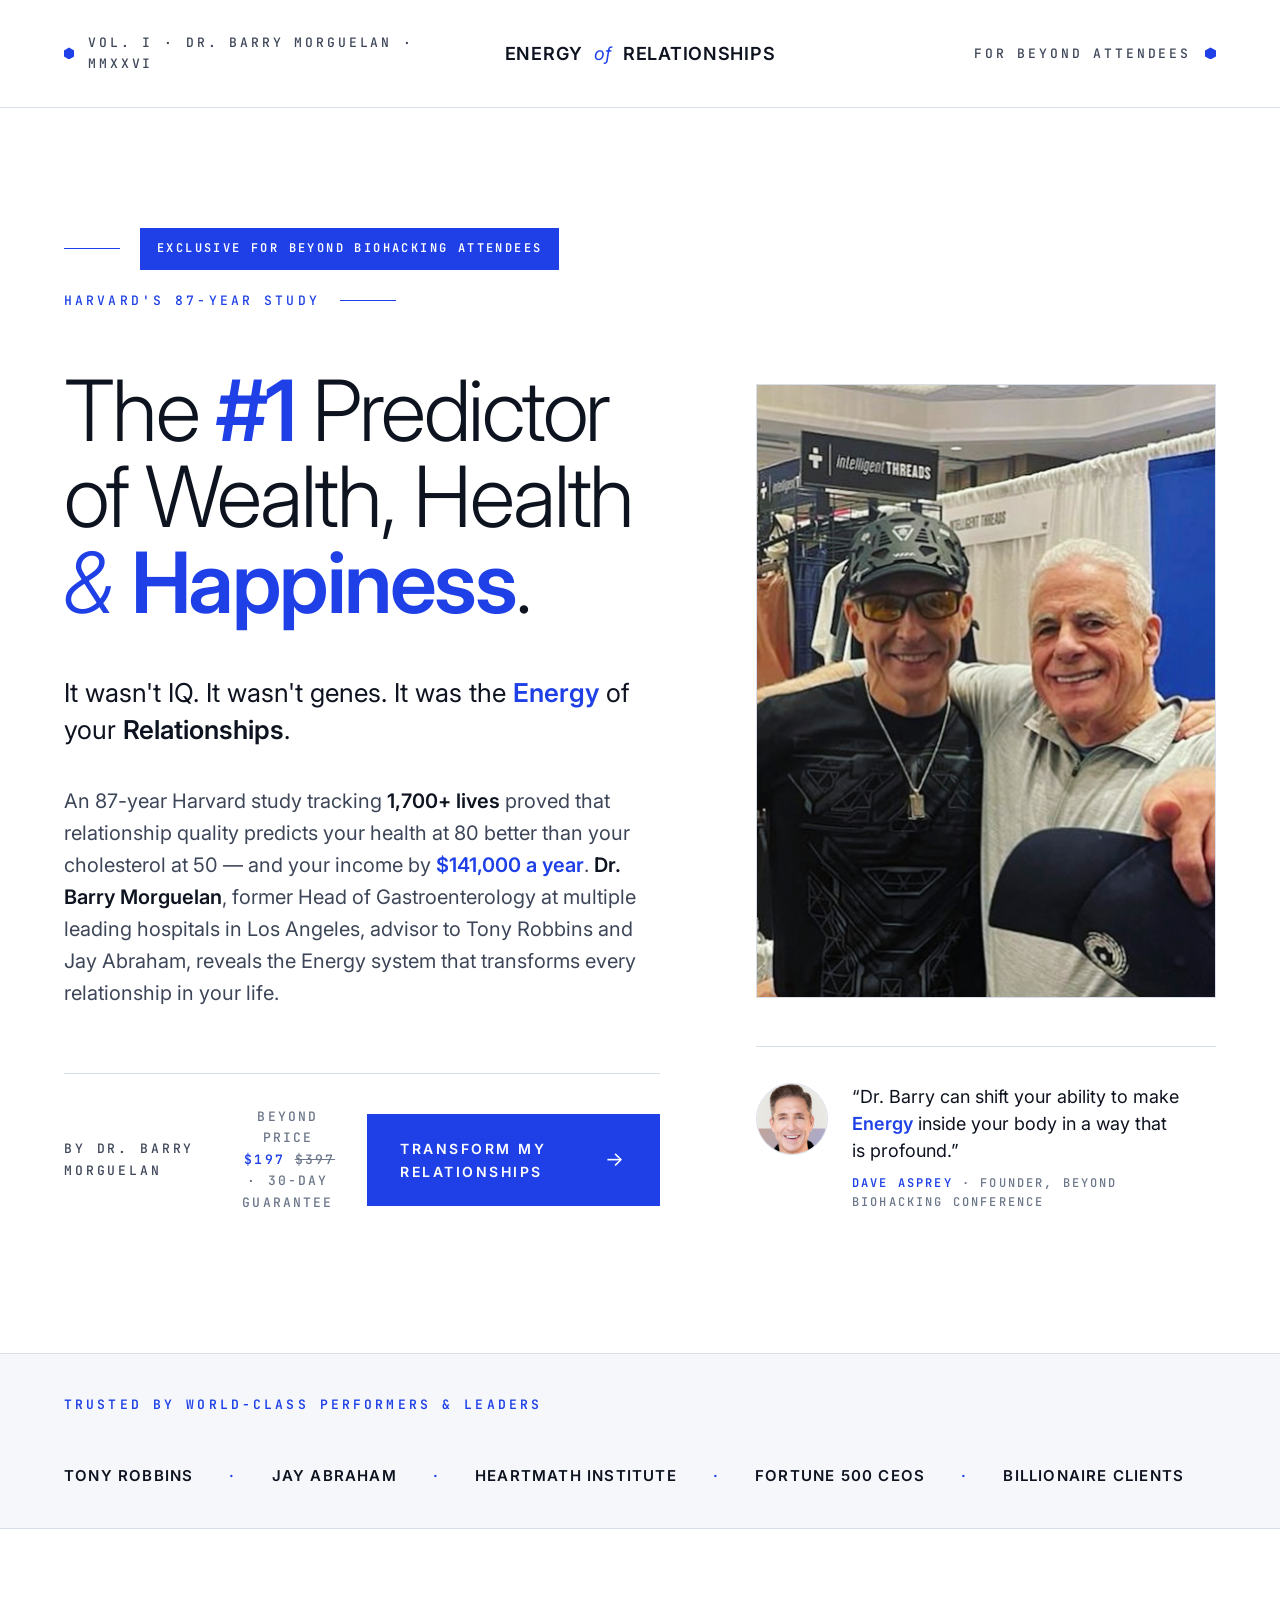
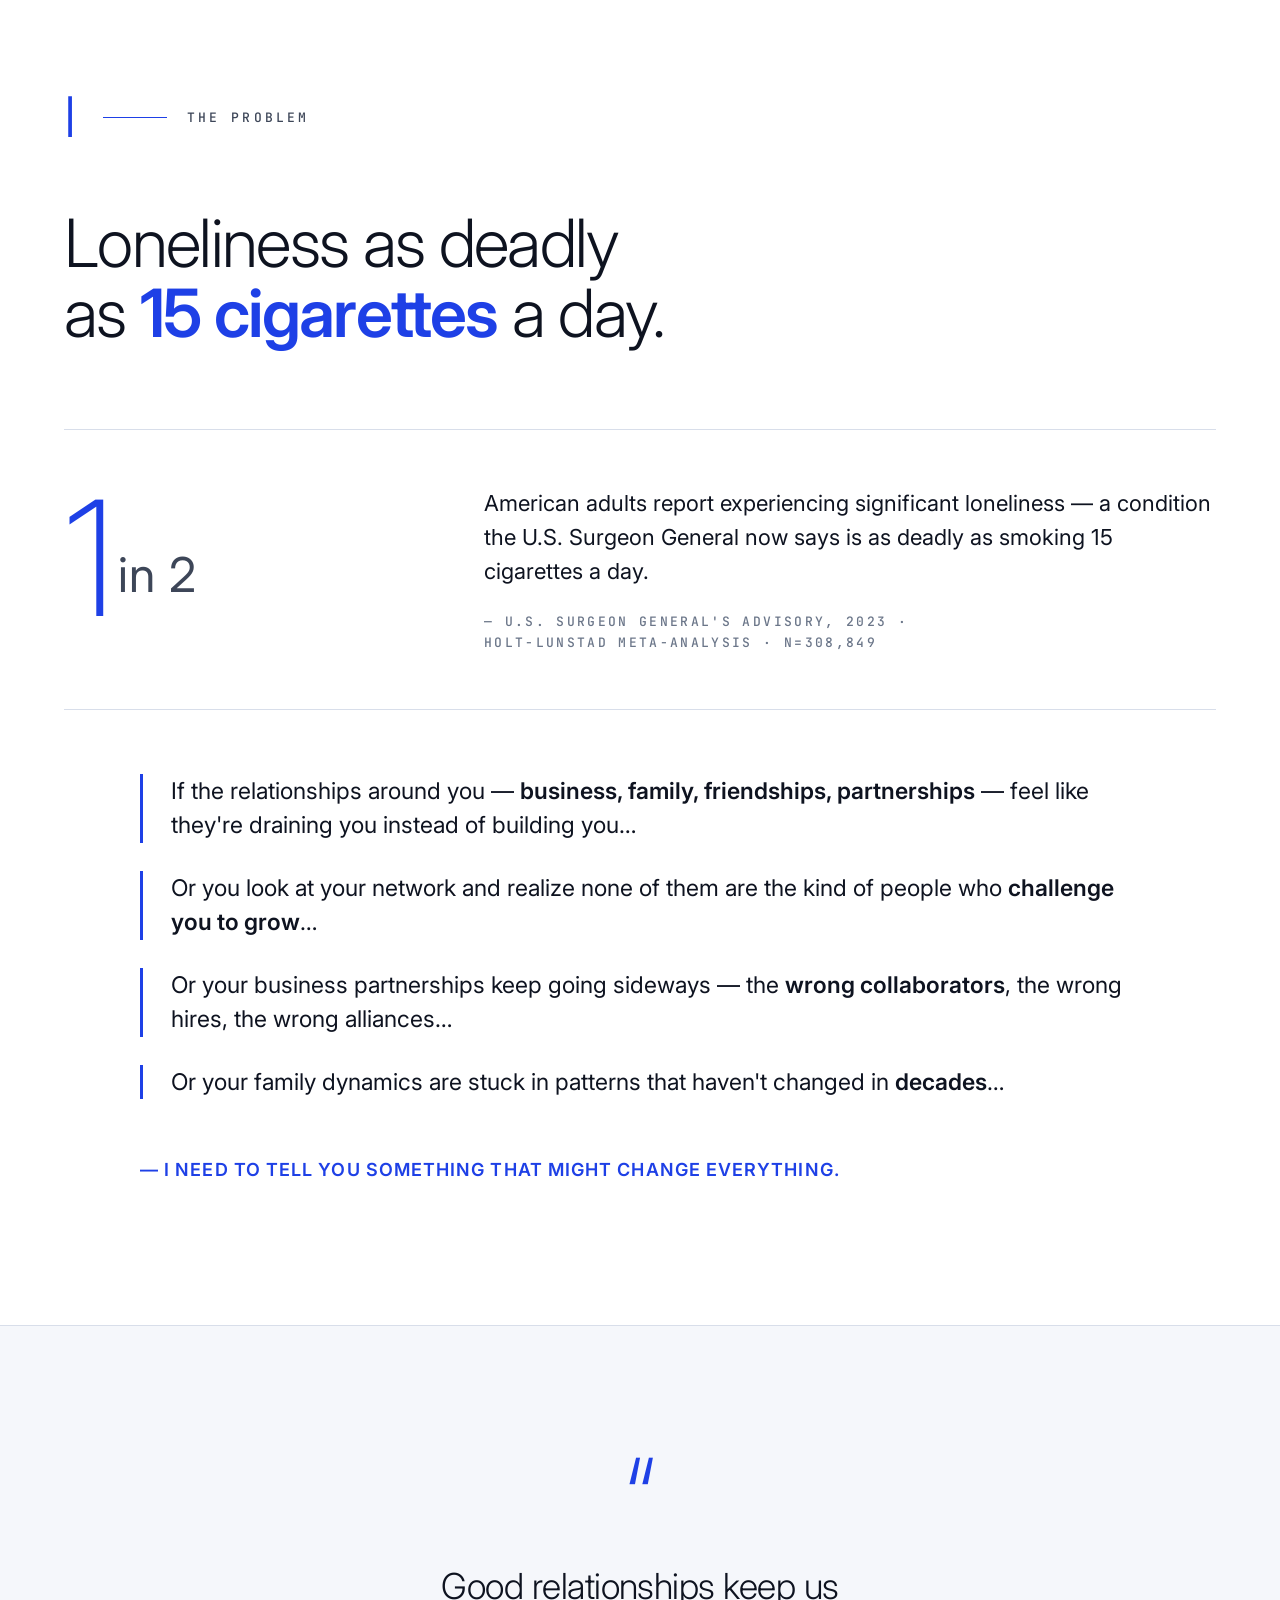
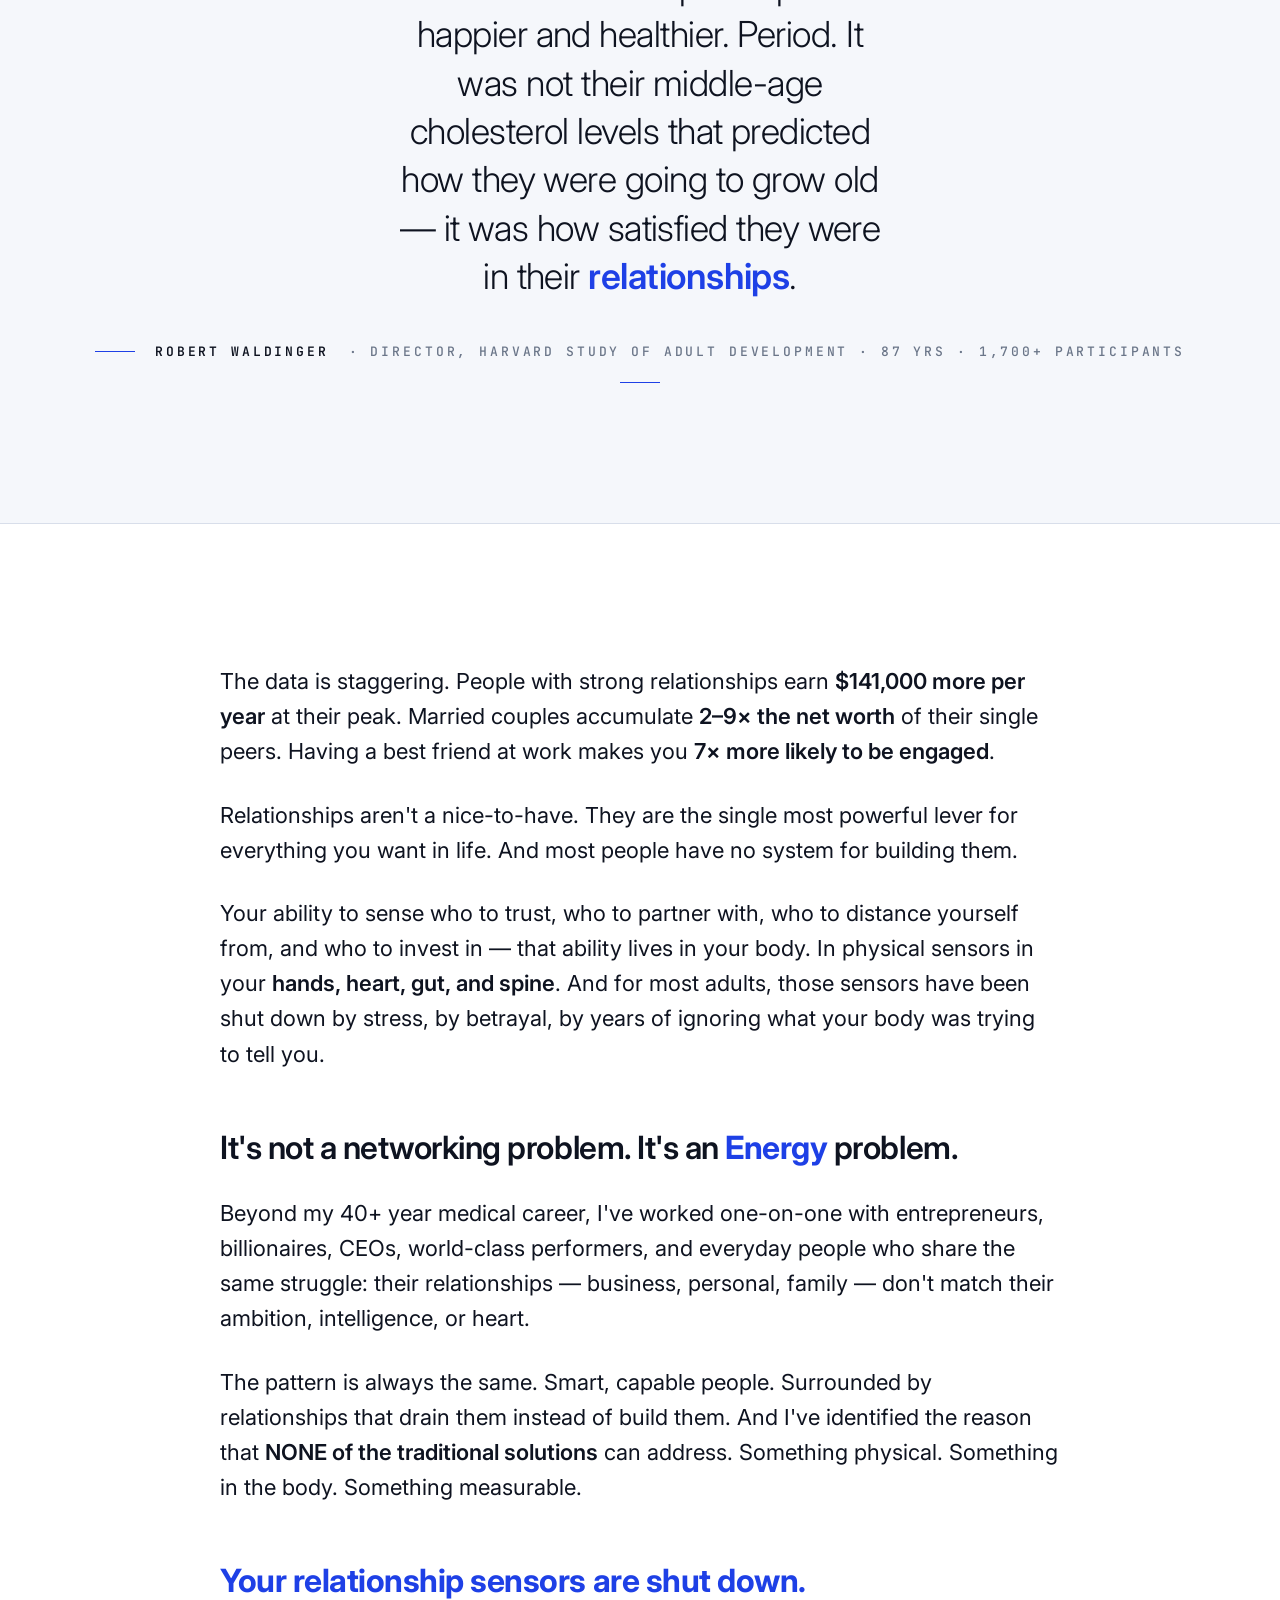
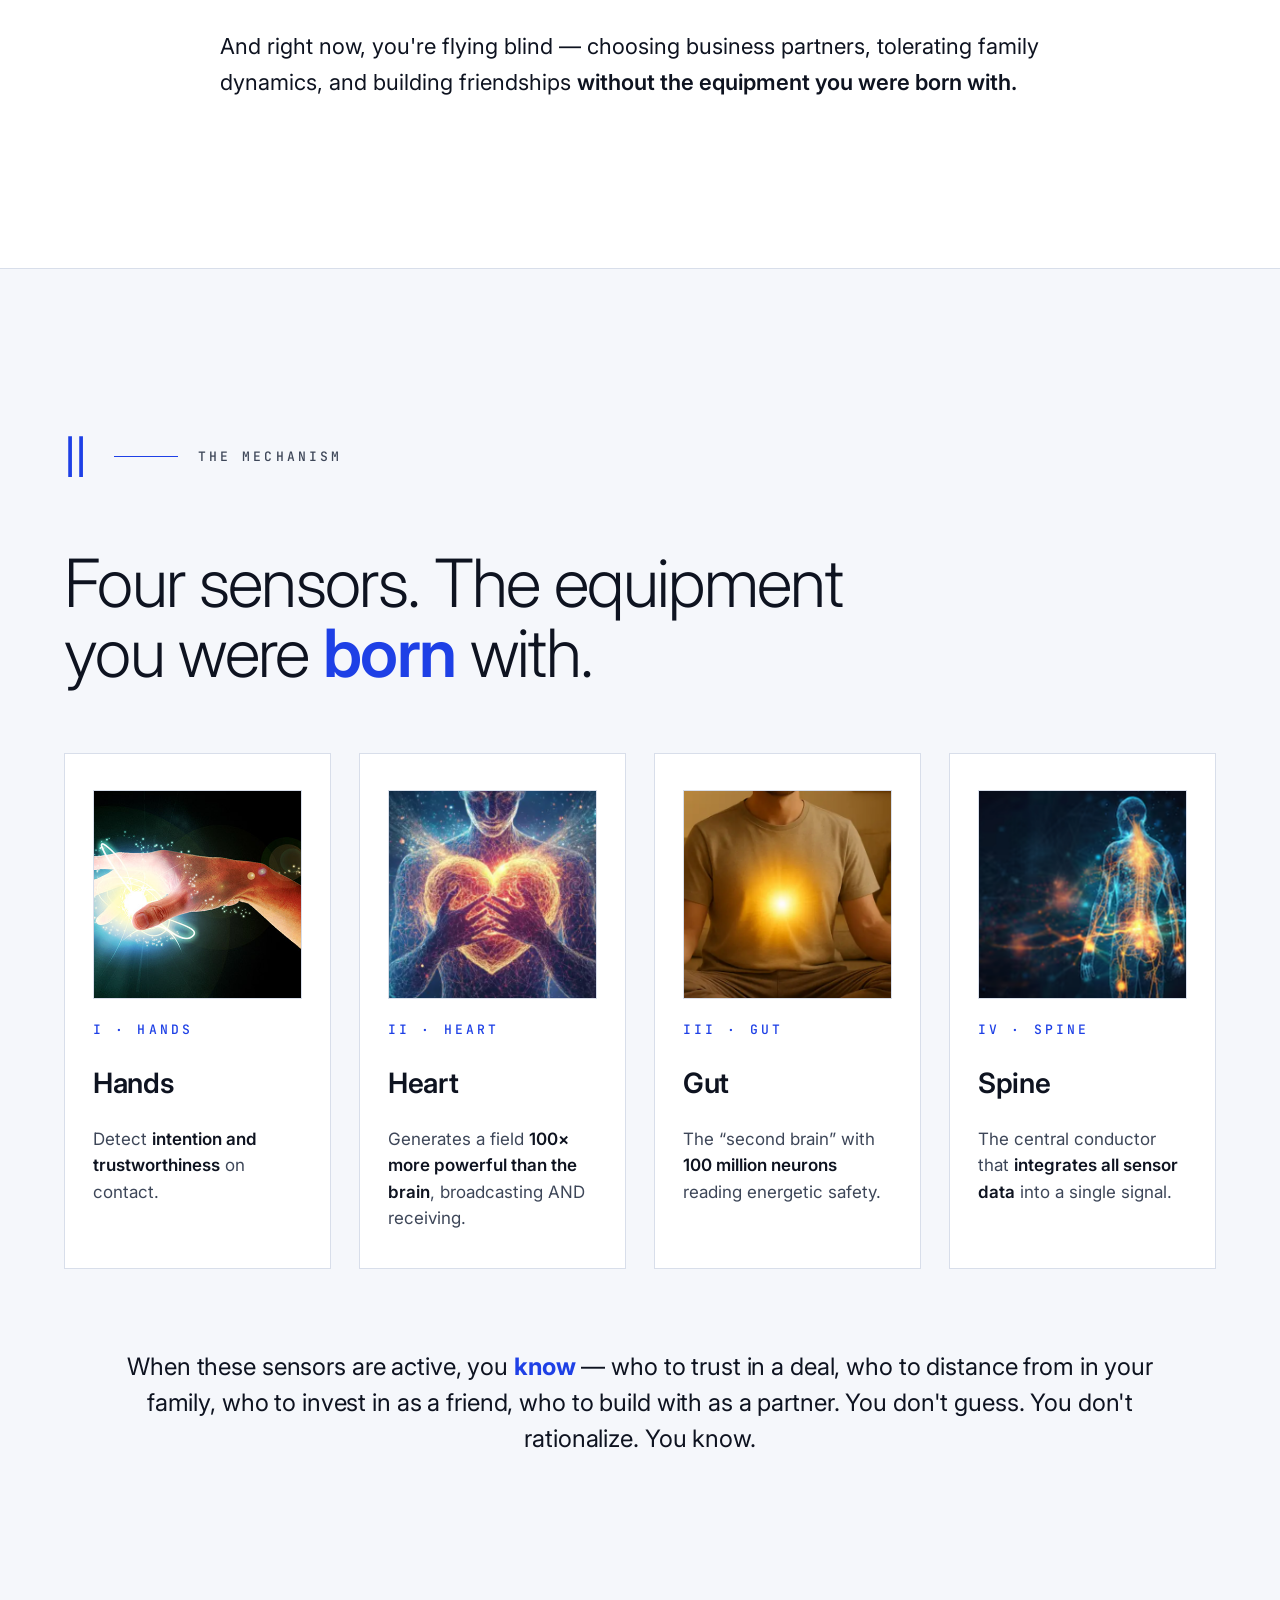
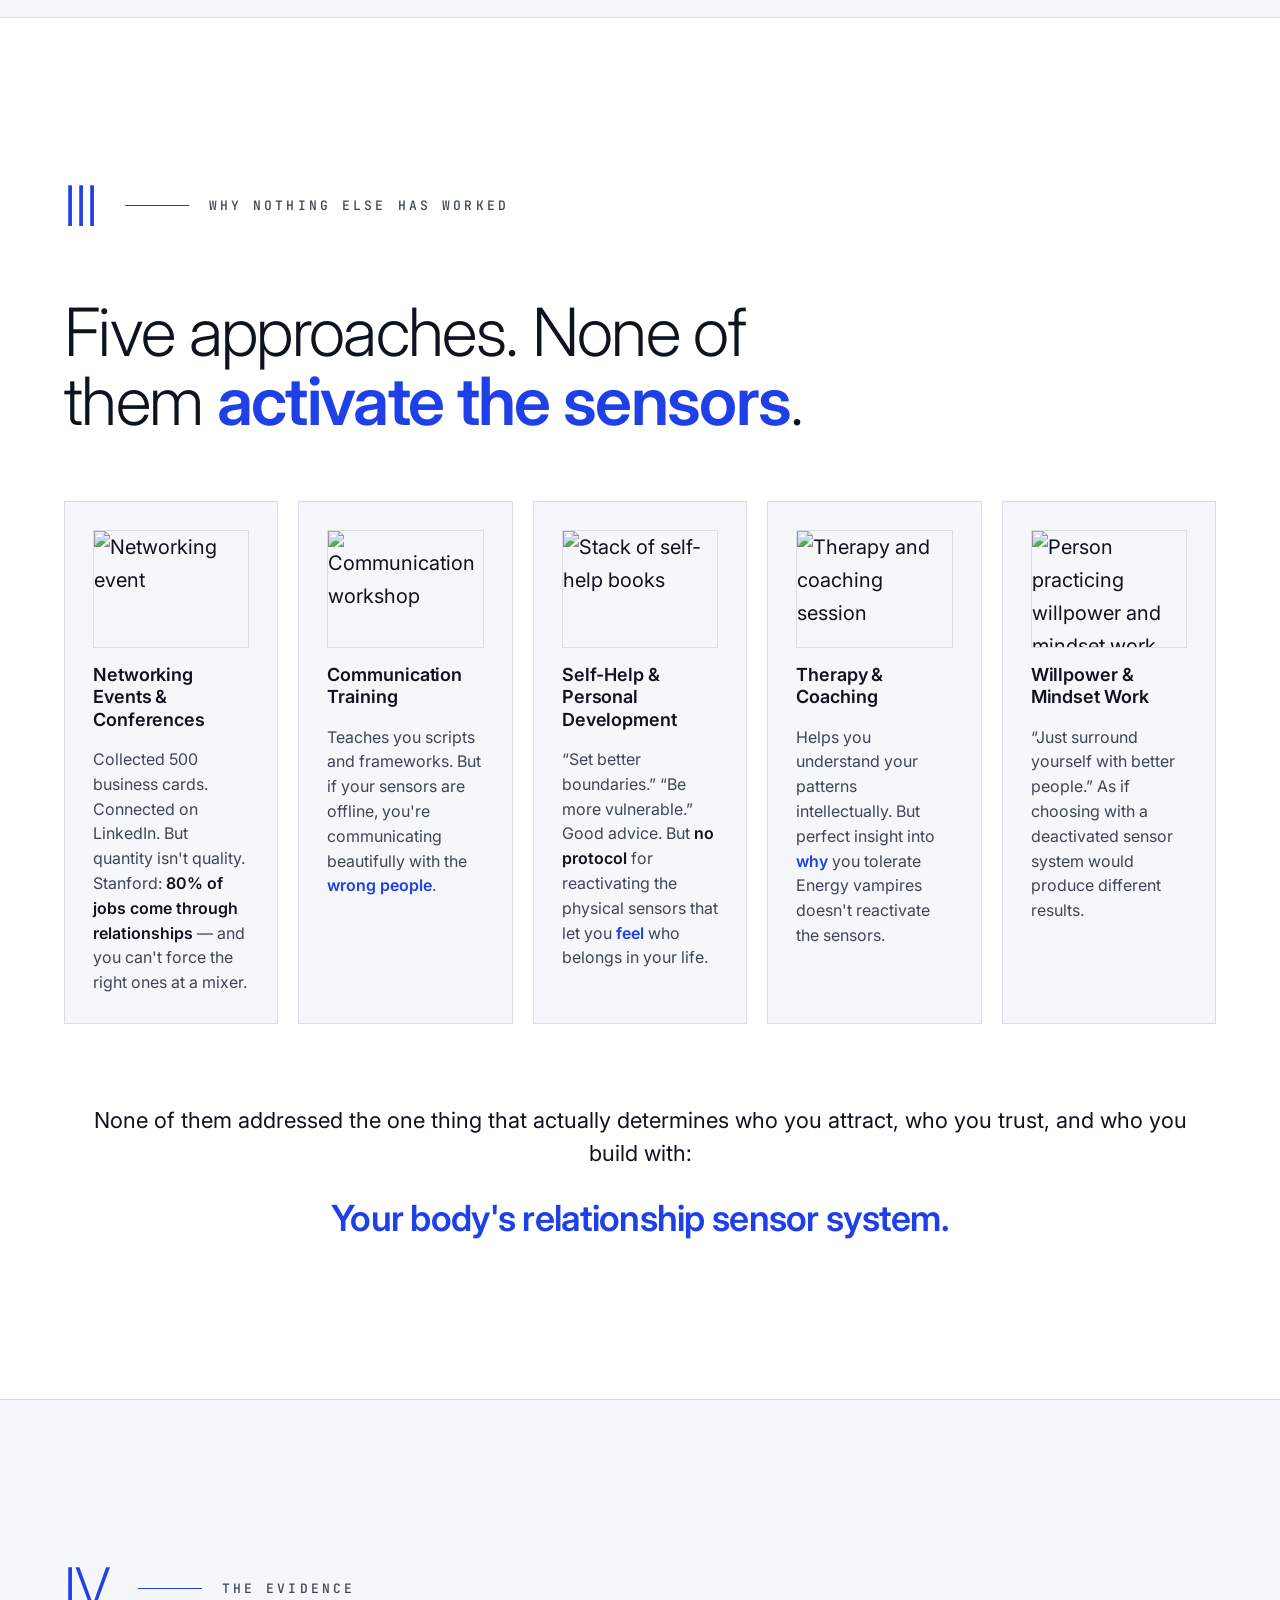
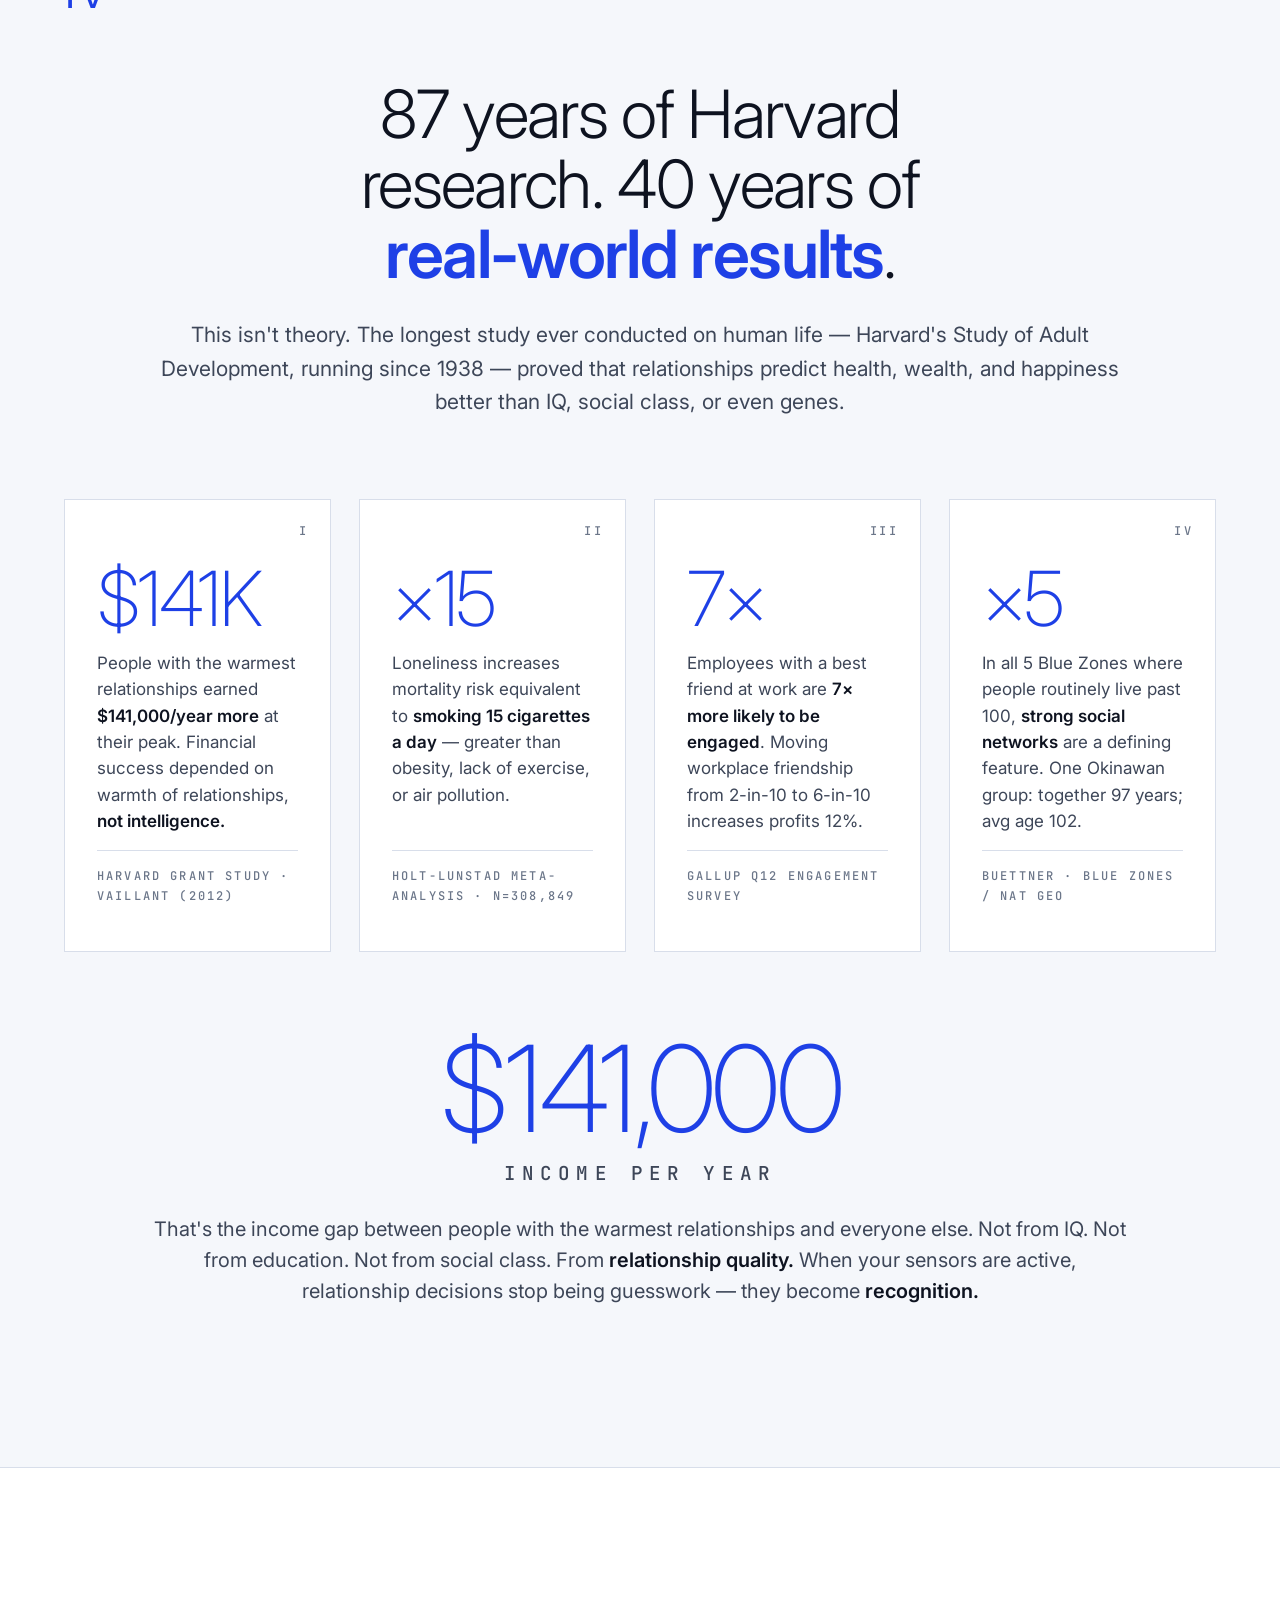
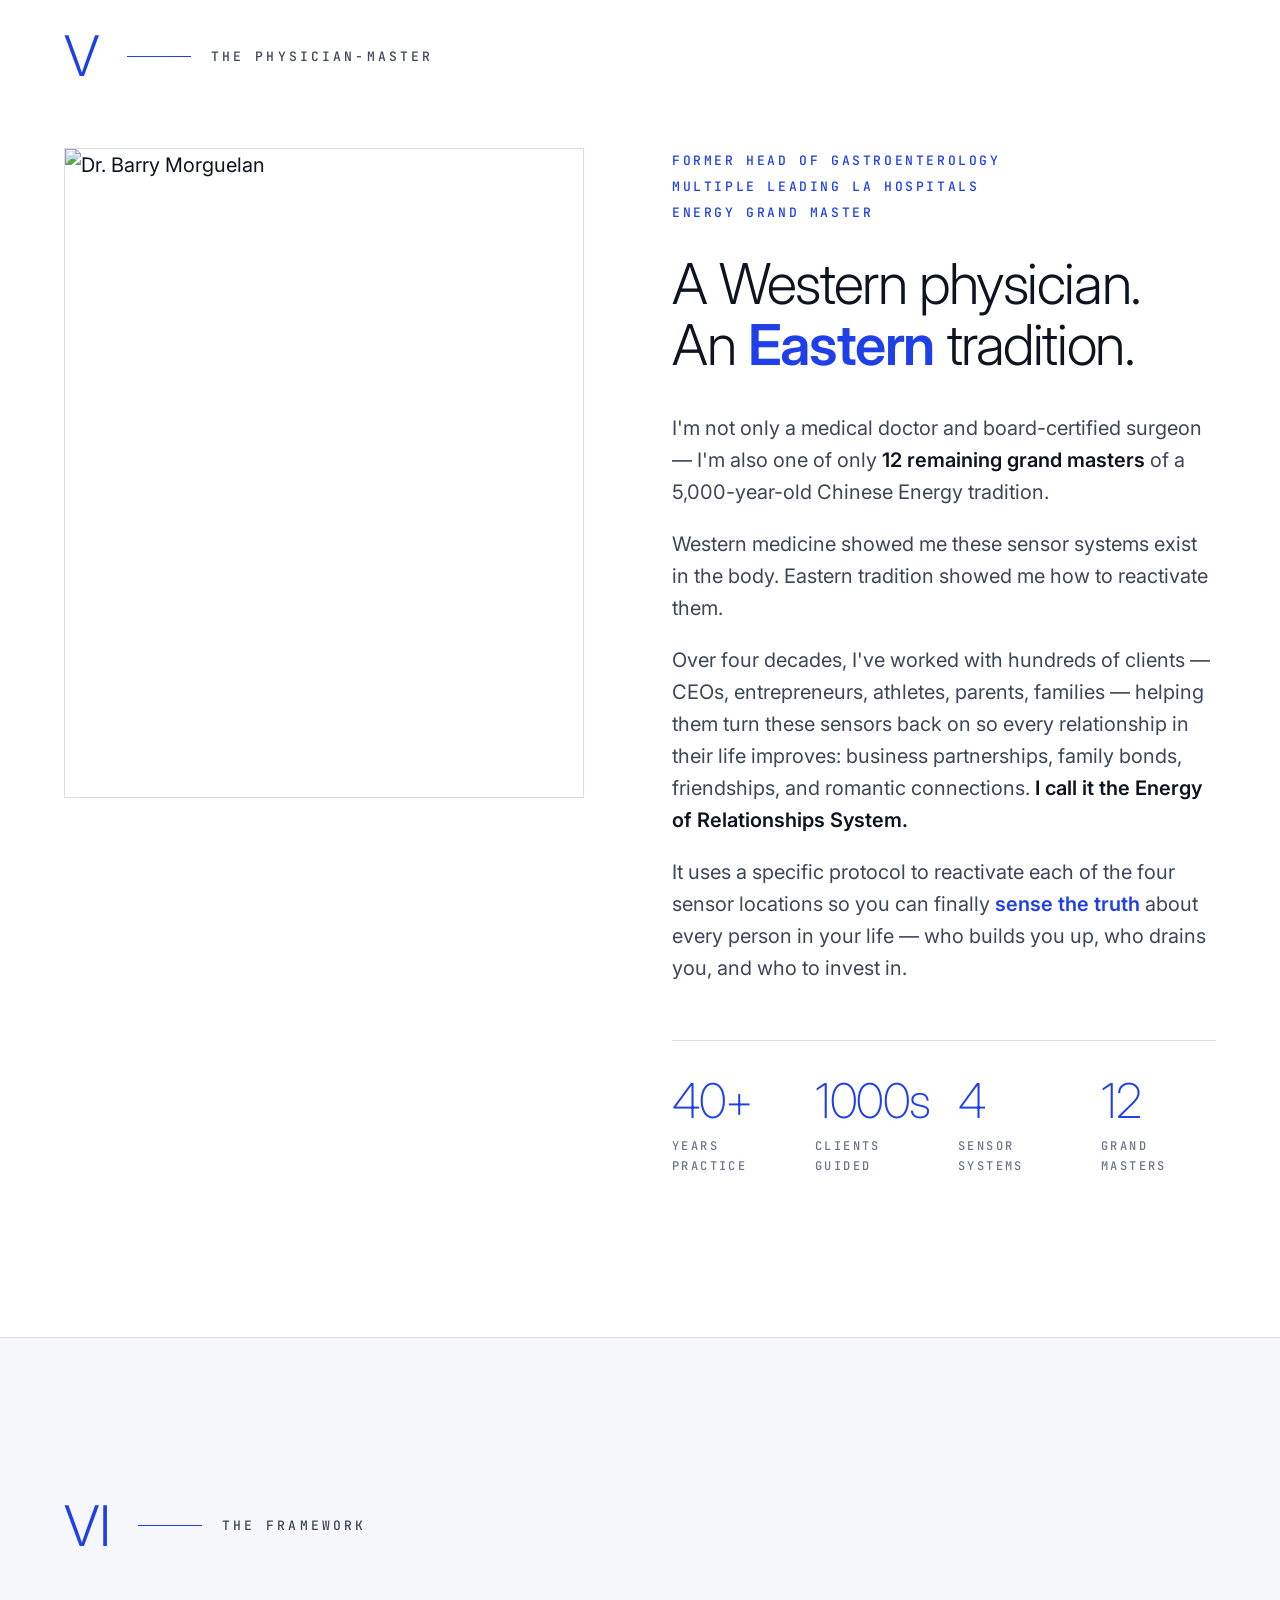
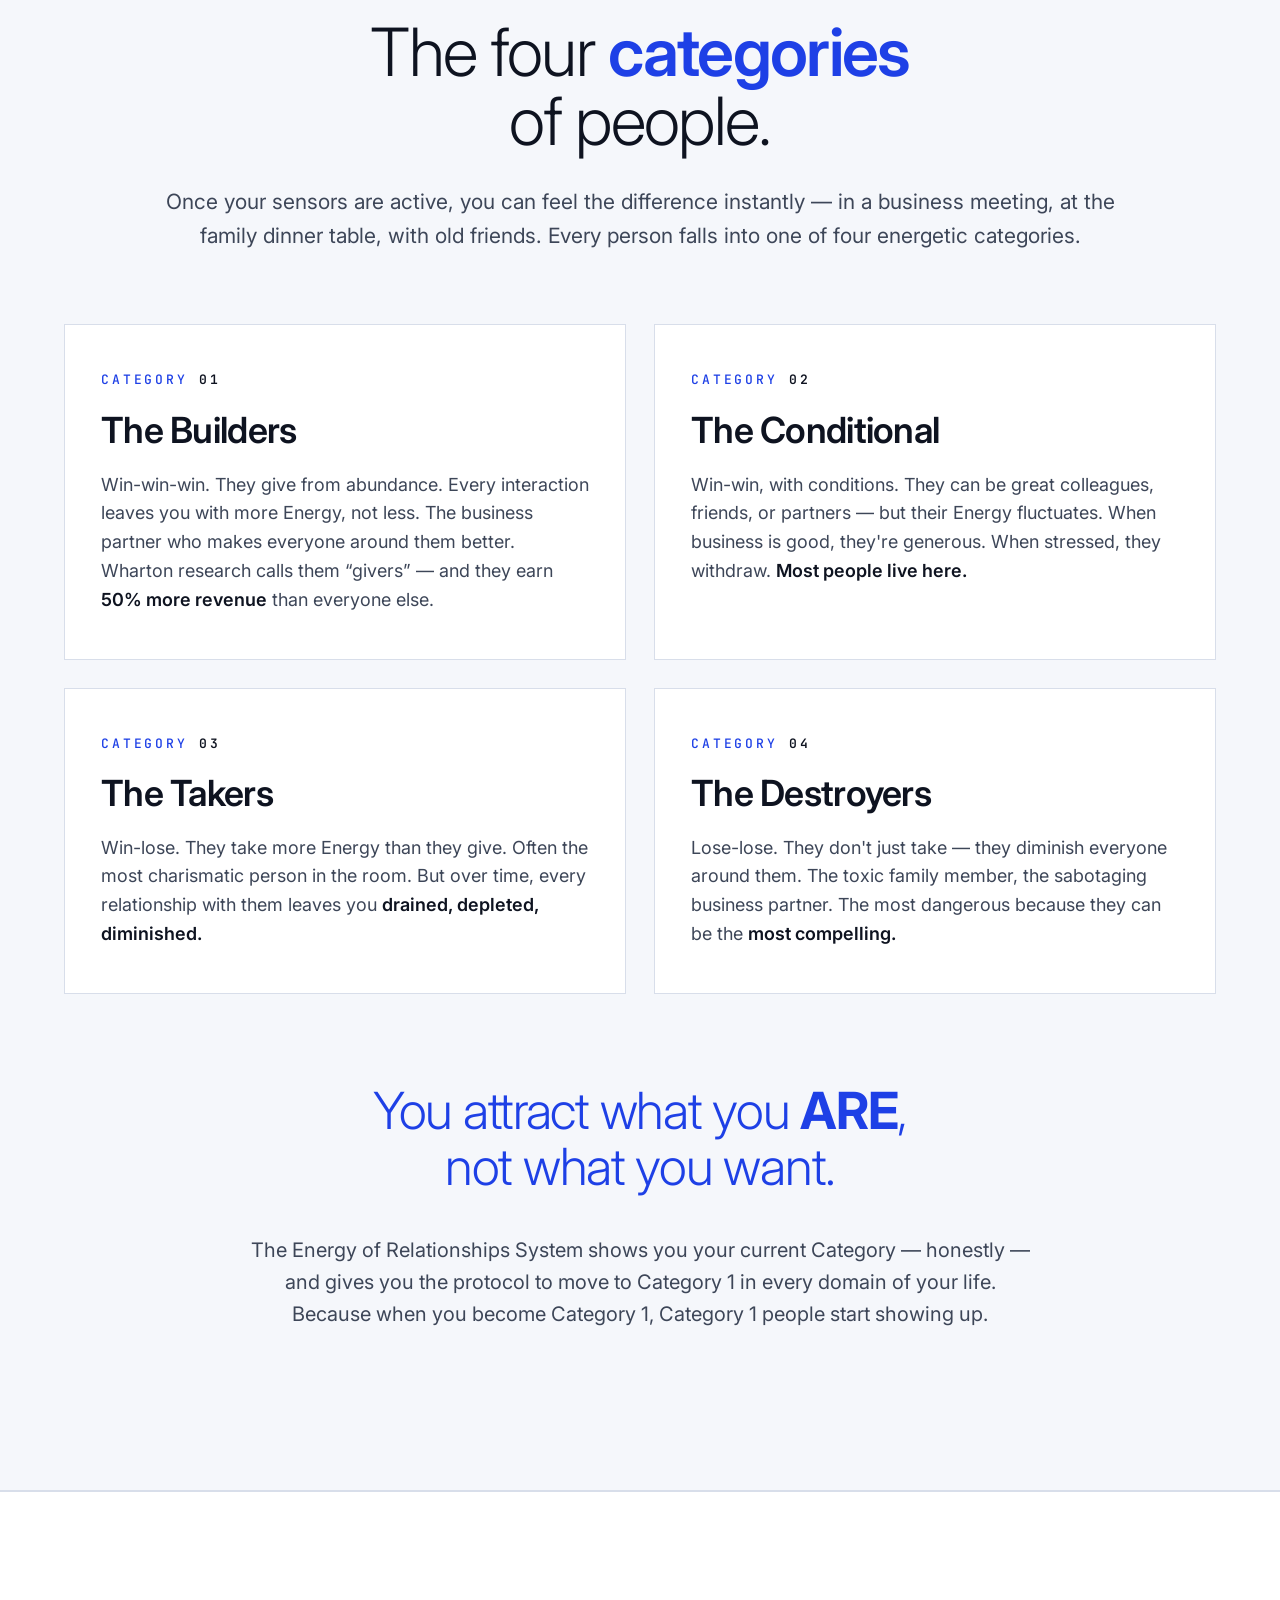
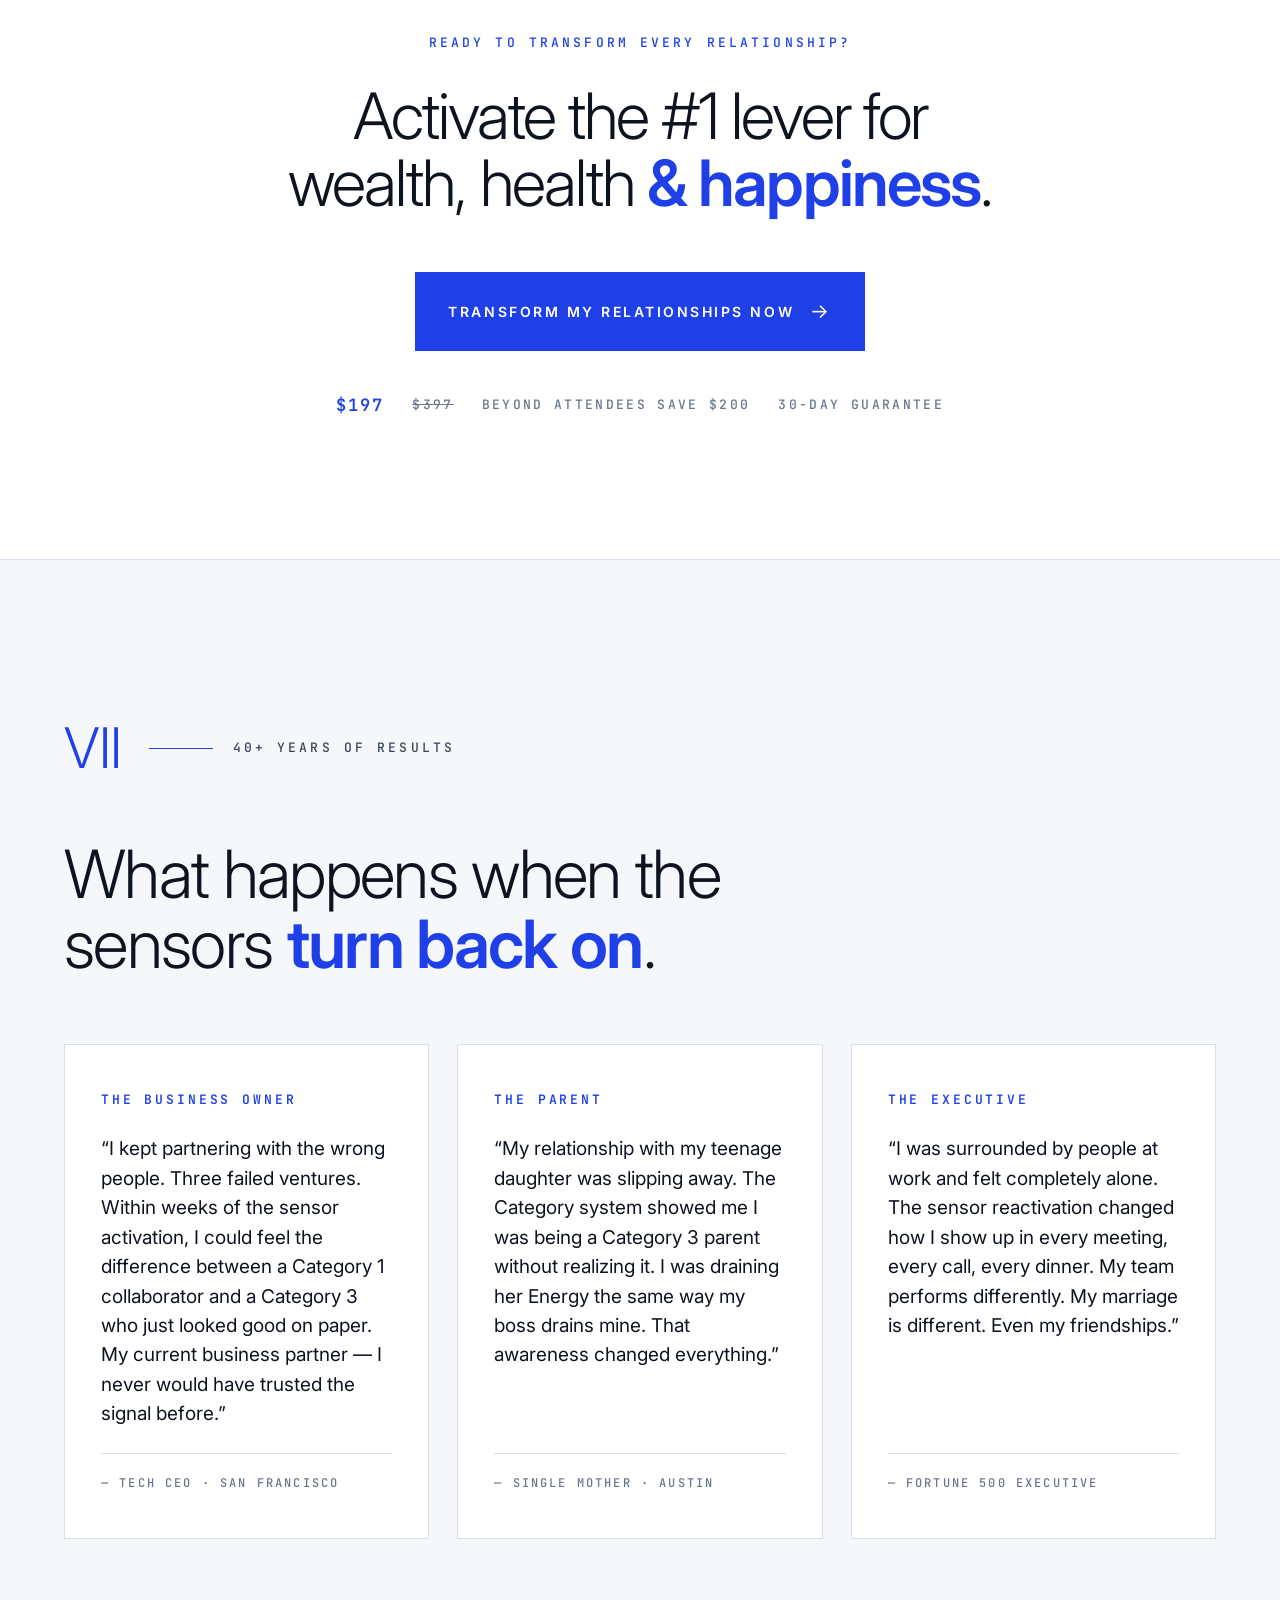
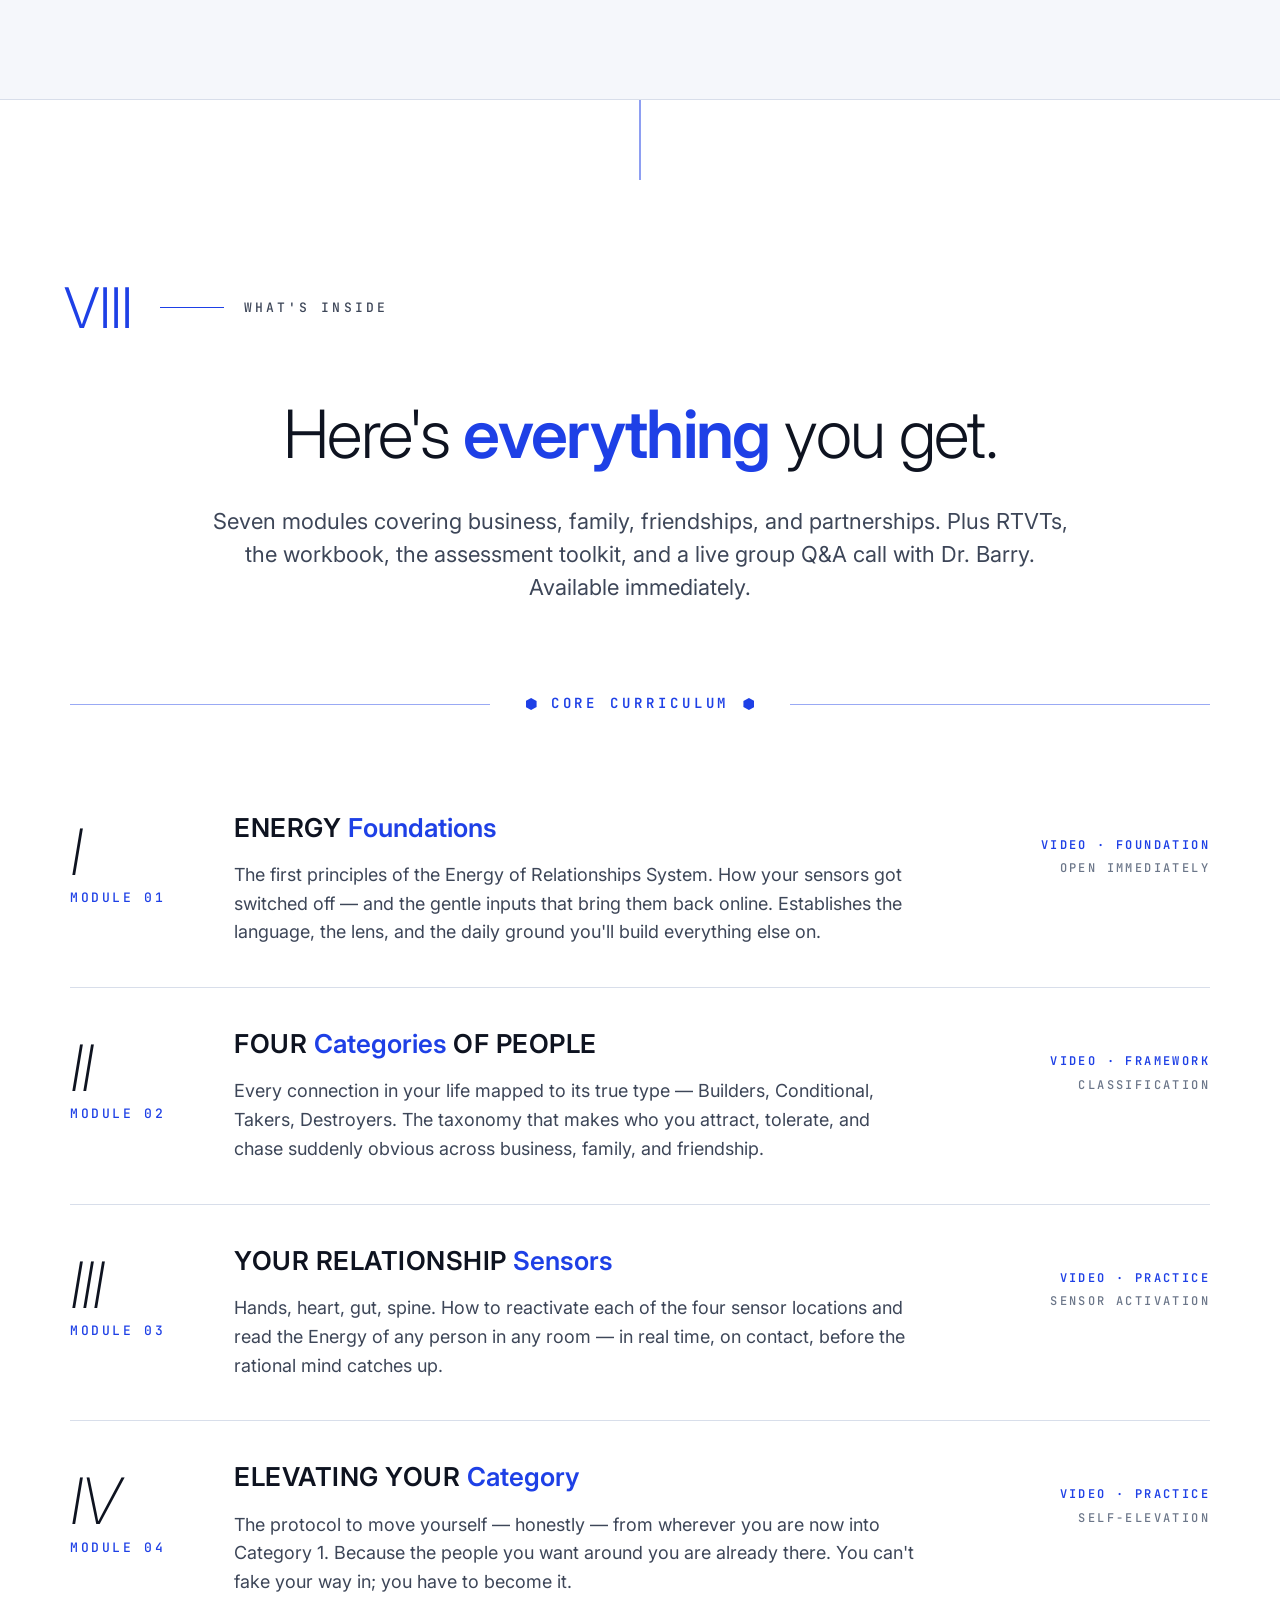
==== commit d934f279: "Hero: swap duplicate Dr. Barry portrait for temp Dr. Barry + Dave Asprey photo The Section V Dr. Bar" ====
--- a/docs/index.html
+++ b/docs/index.html
@@ -592,8 +592,8 @@
     </div>
 
     <div>
-      <figure class="plate hero-plate has-img" aria-label="Portrait of Dr. Barry Morguelan">
-        <img src="https://storage.googleapis.com/msgsndr/BtKmsmYIHuCCM0nQc8hq/media/69960498dde40b9b6bf02965.jpeg" alt="Dr. Barry Morguelan" loading="eager">
+      <figure class="plate hero-plate has-img" aria-label="Dr. Barry Morguelan with Dave Asprey">
+        <img src="images/dr-barry-asprey-temp.jpg" alt="Dr. Barry Morguelan with Dave Asprey at BEYOND Biohacking Conference" loading="eager">
       </figure>
 
       <div class="asprey">
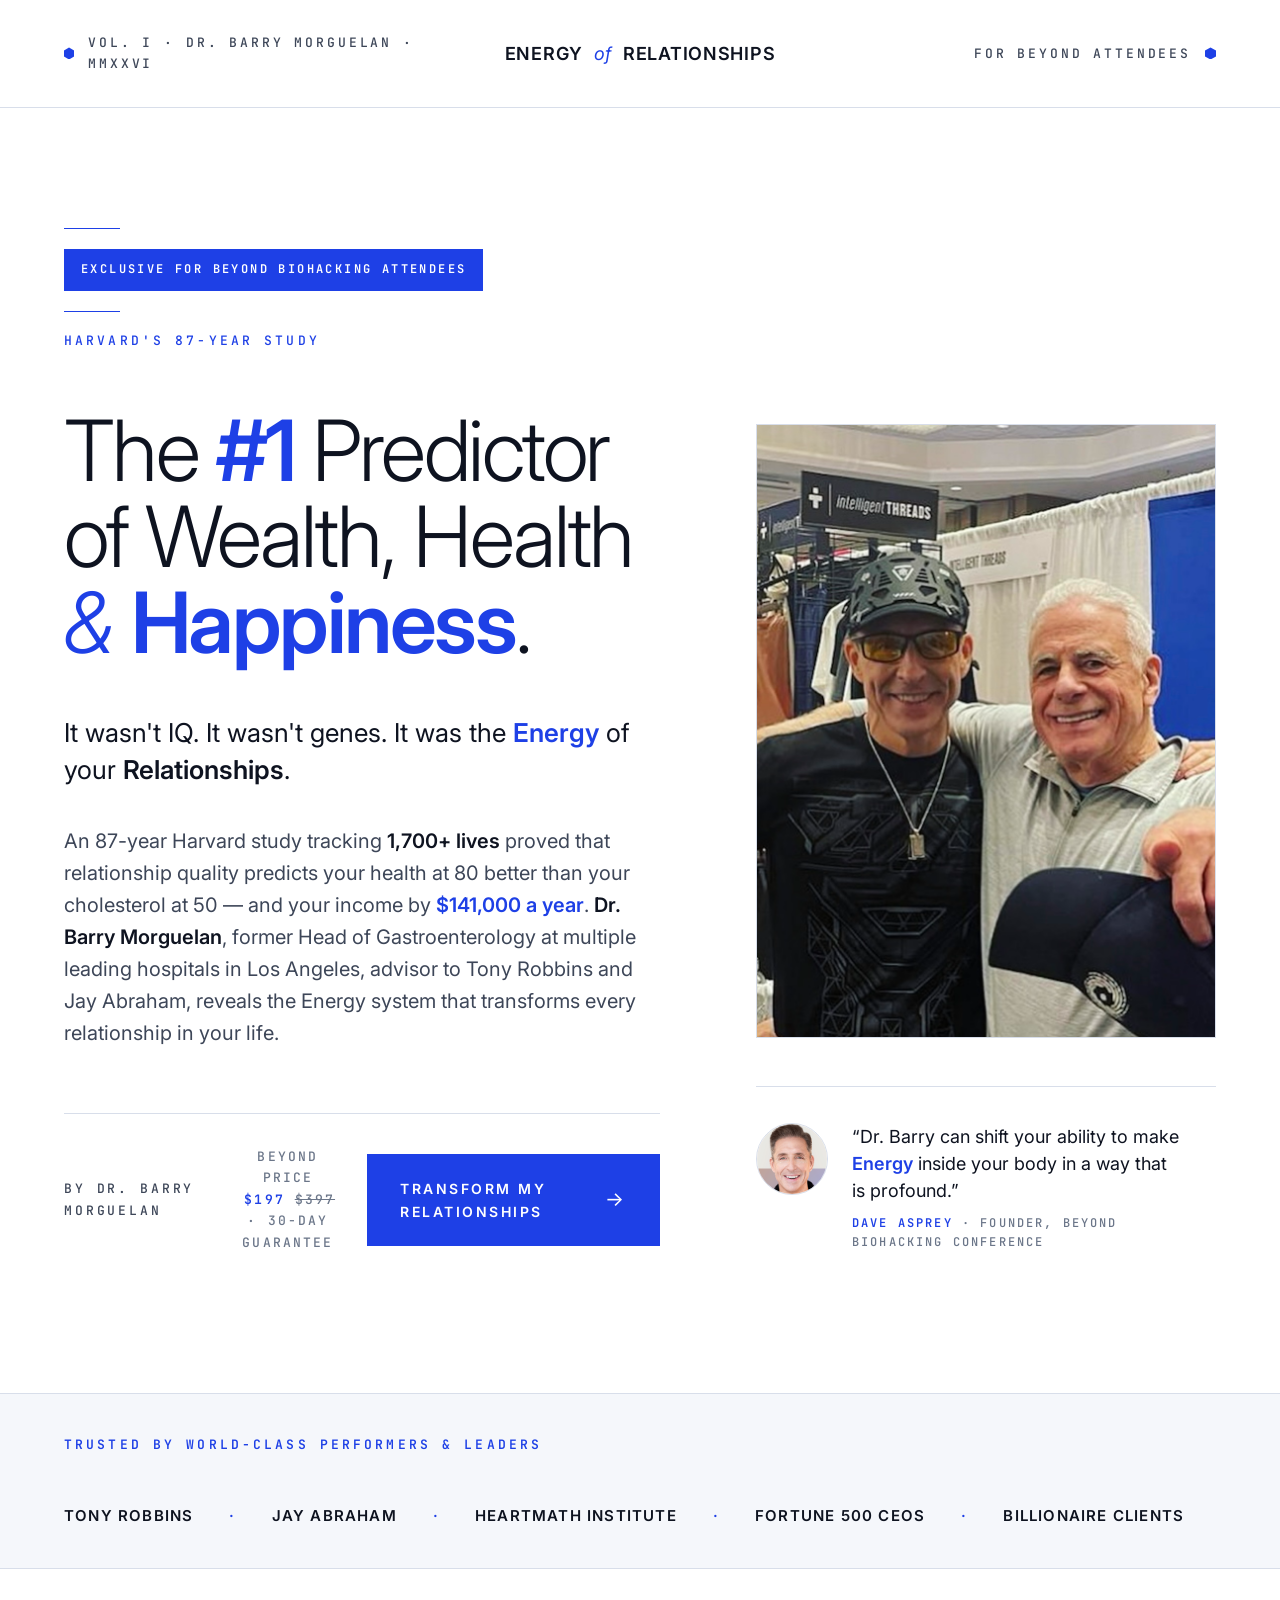
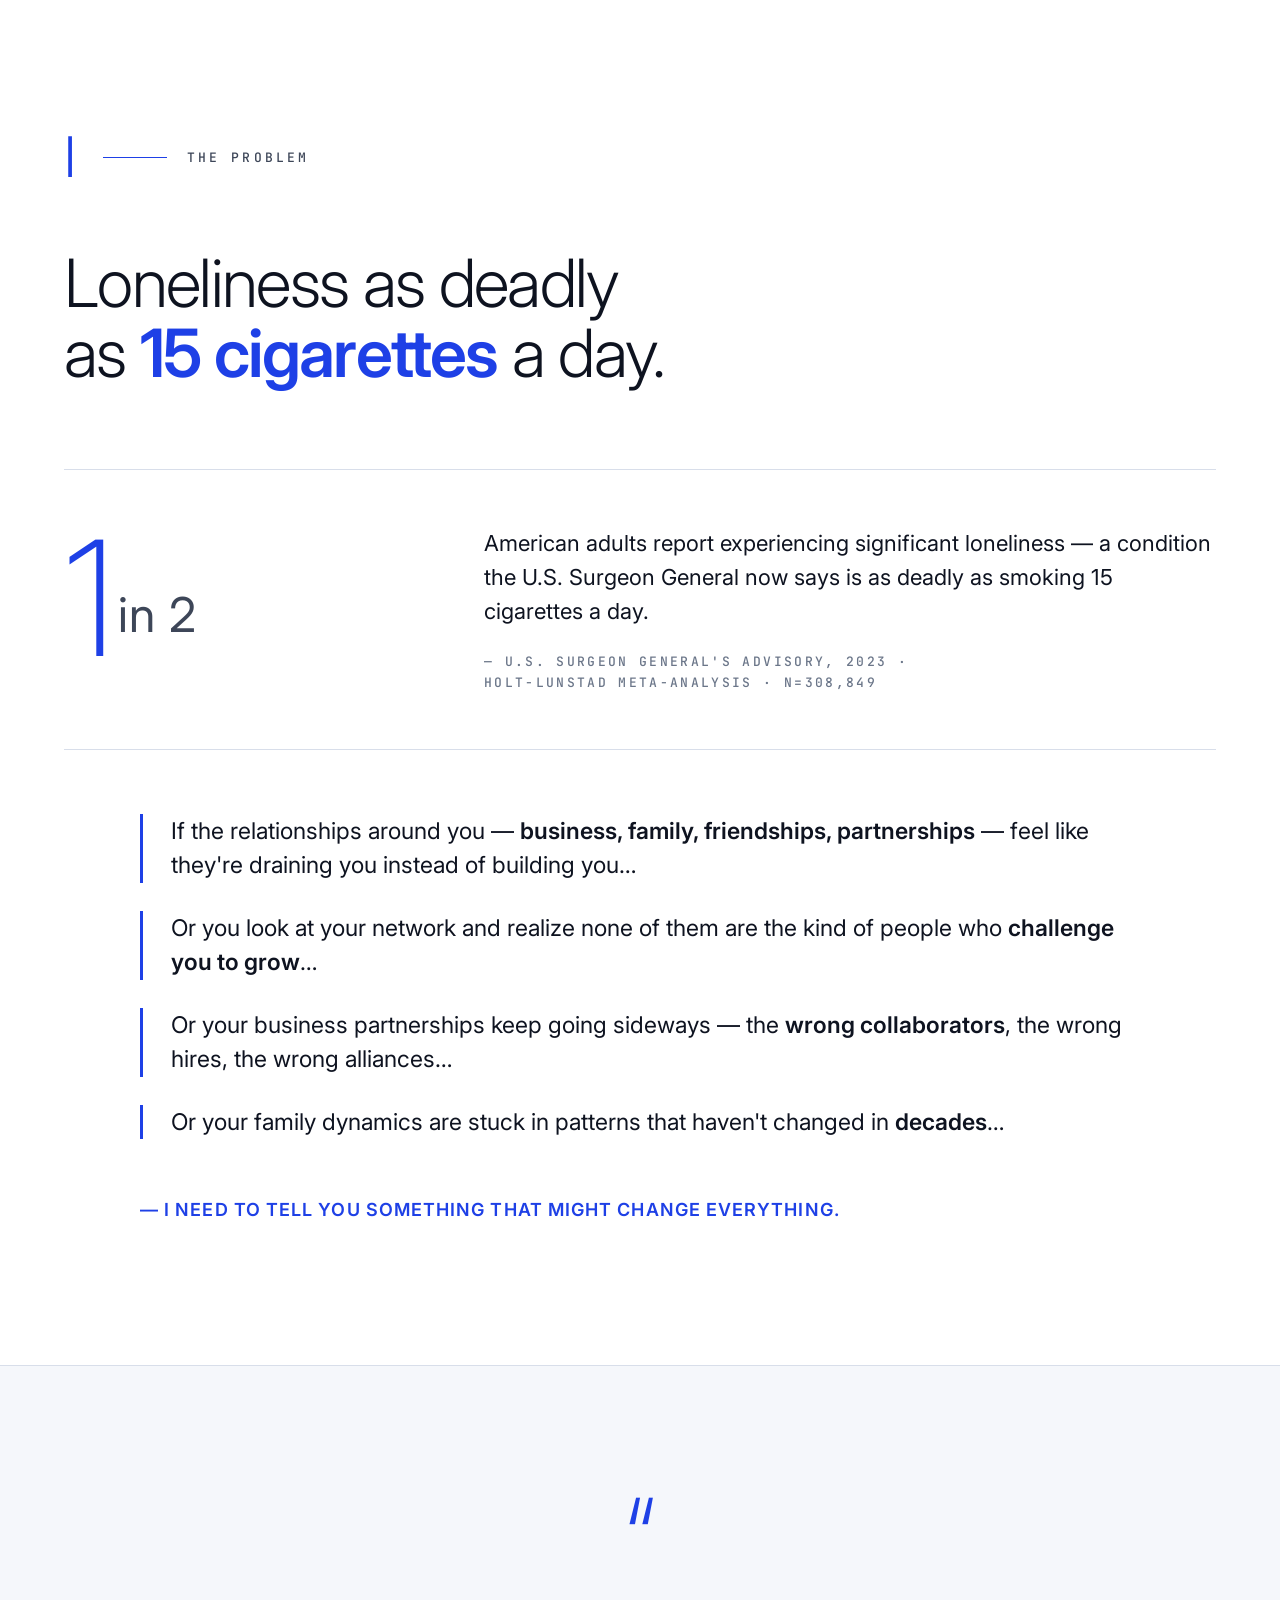
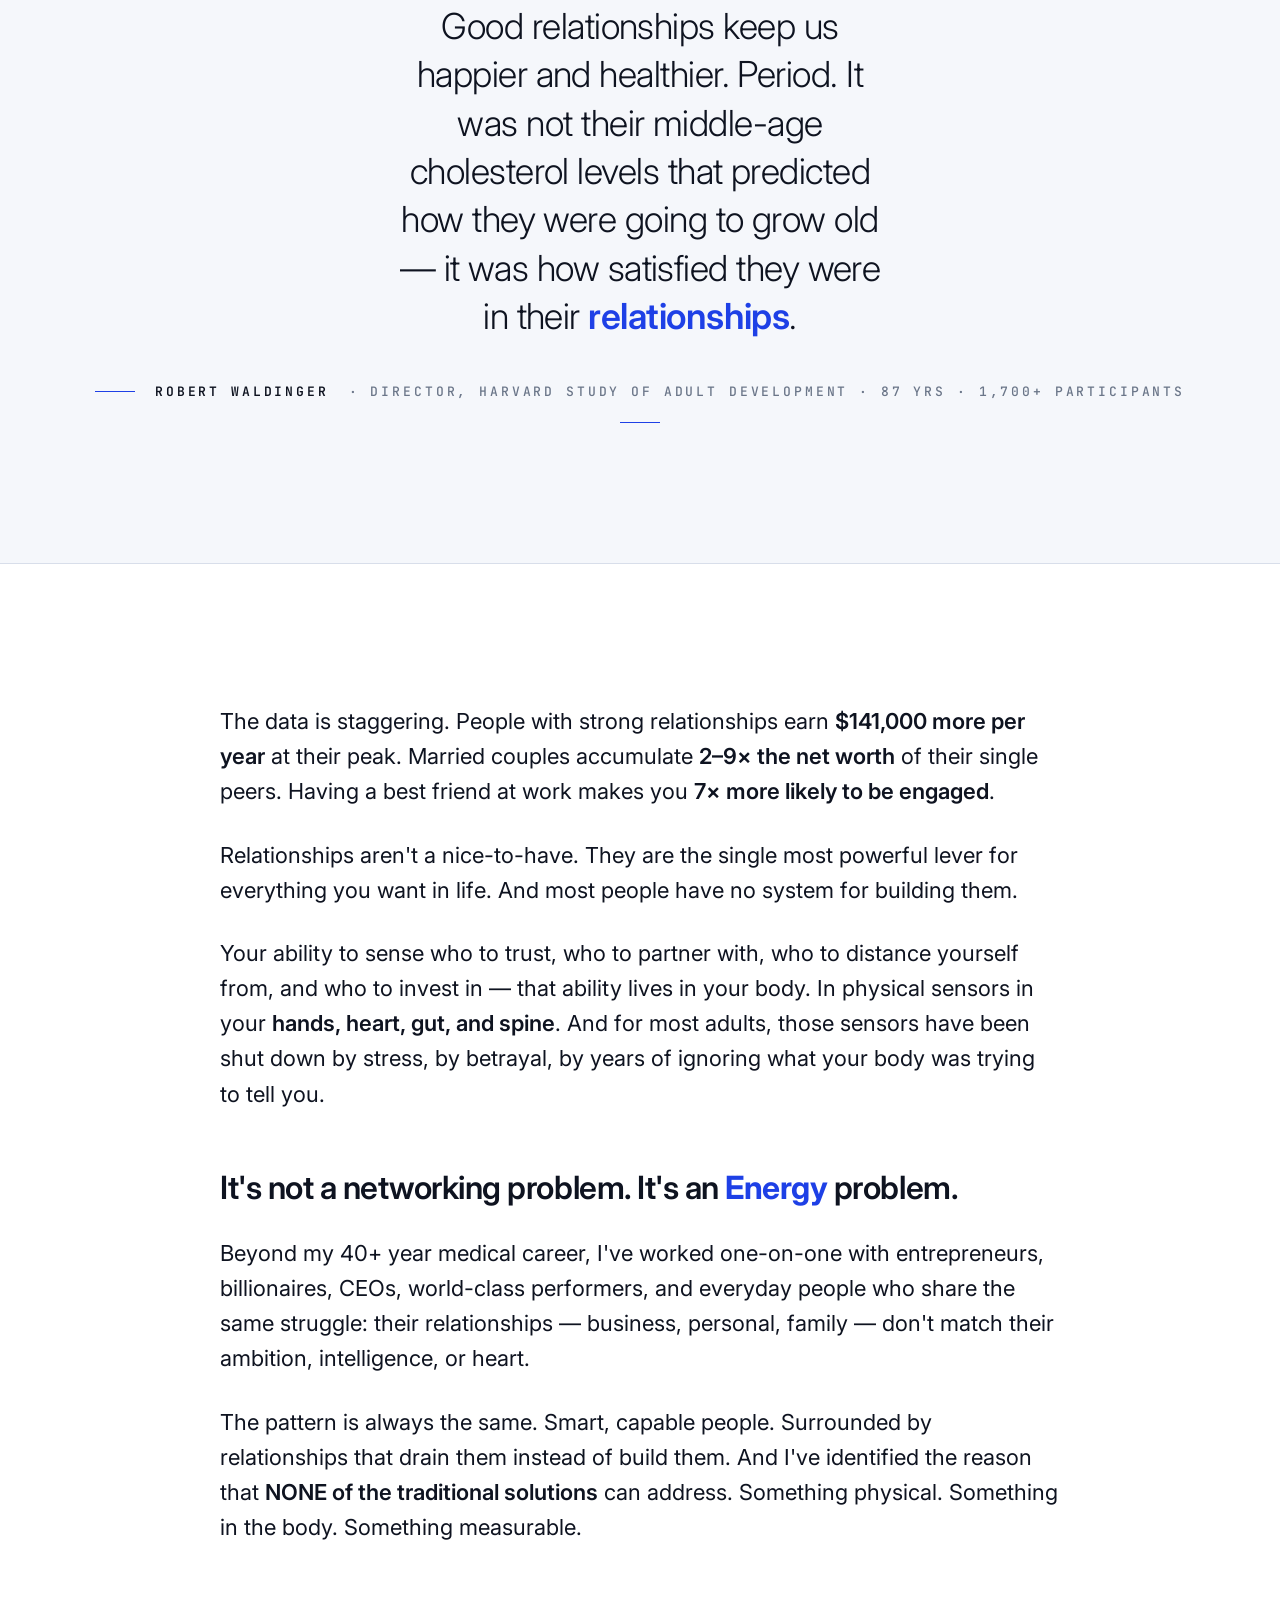
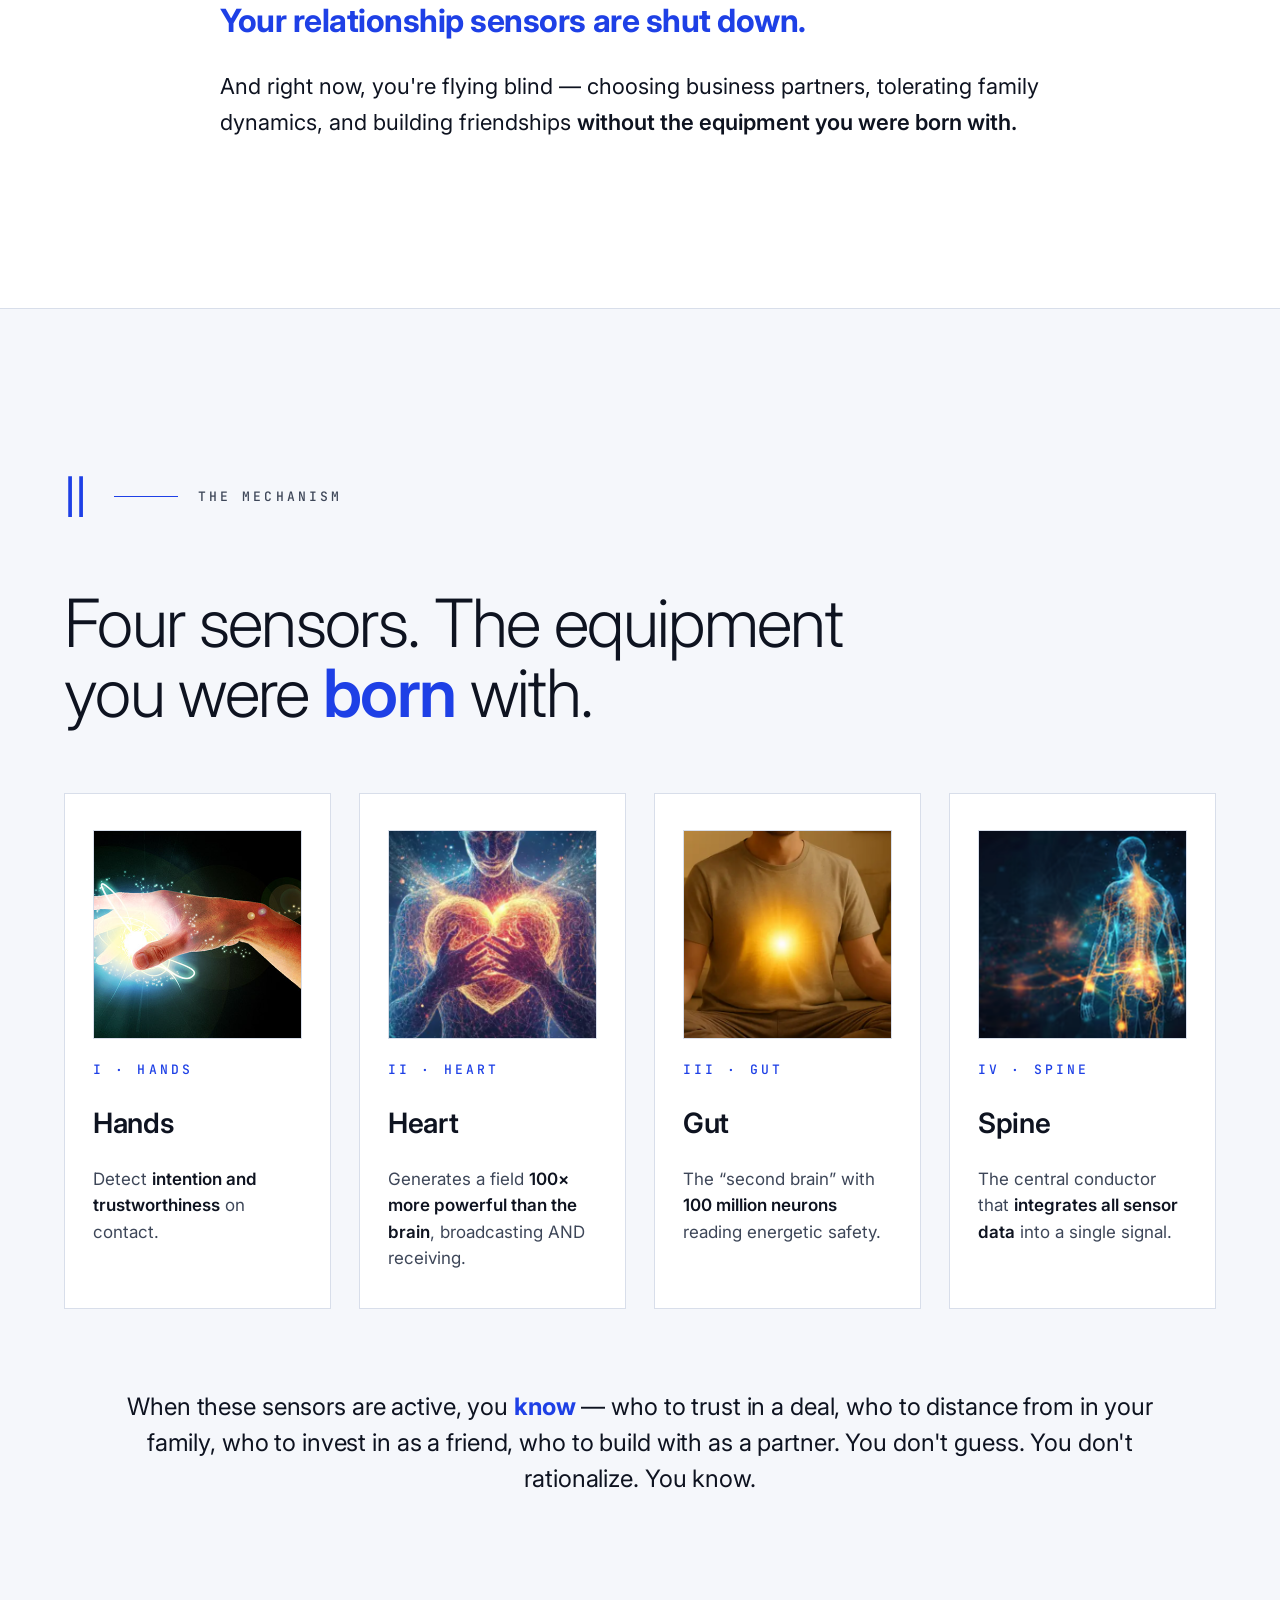
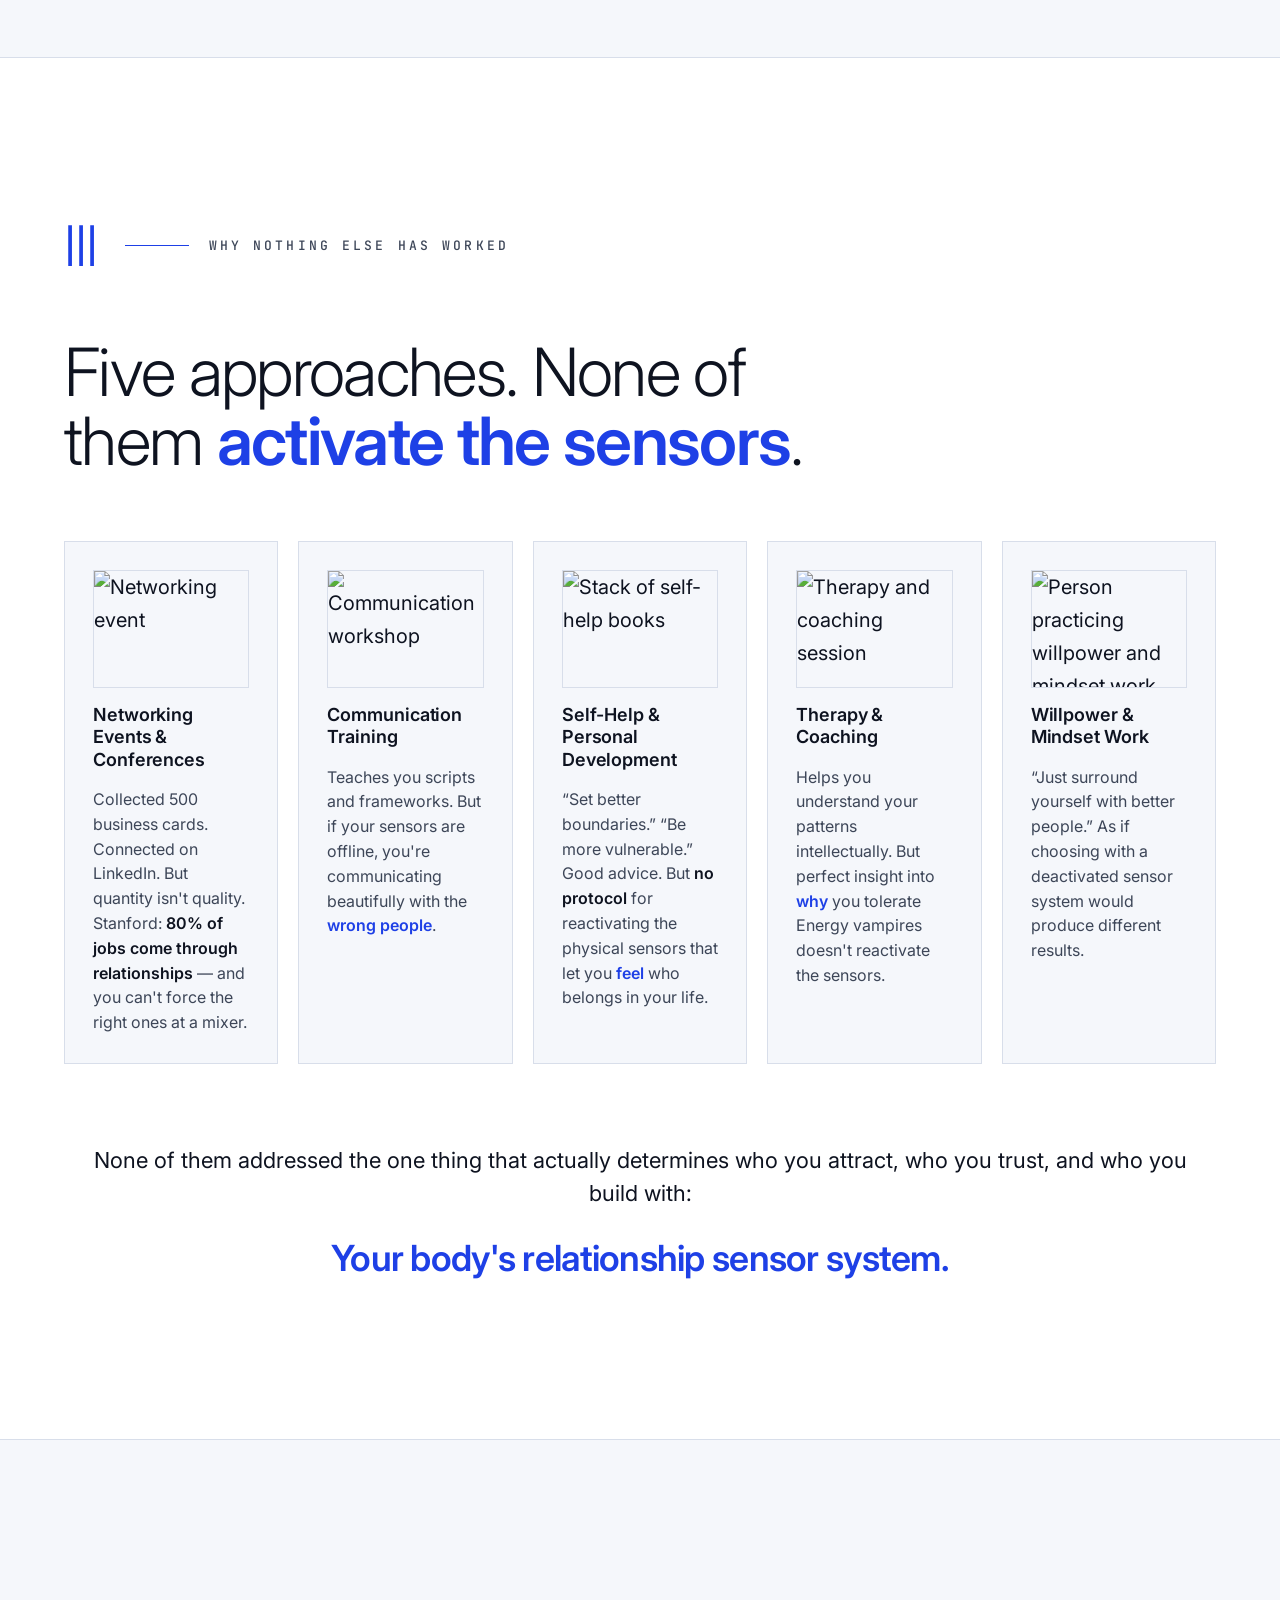
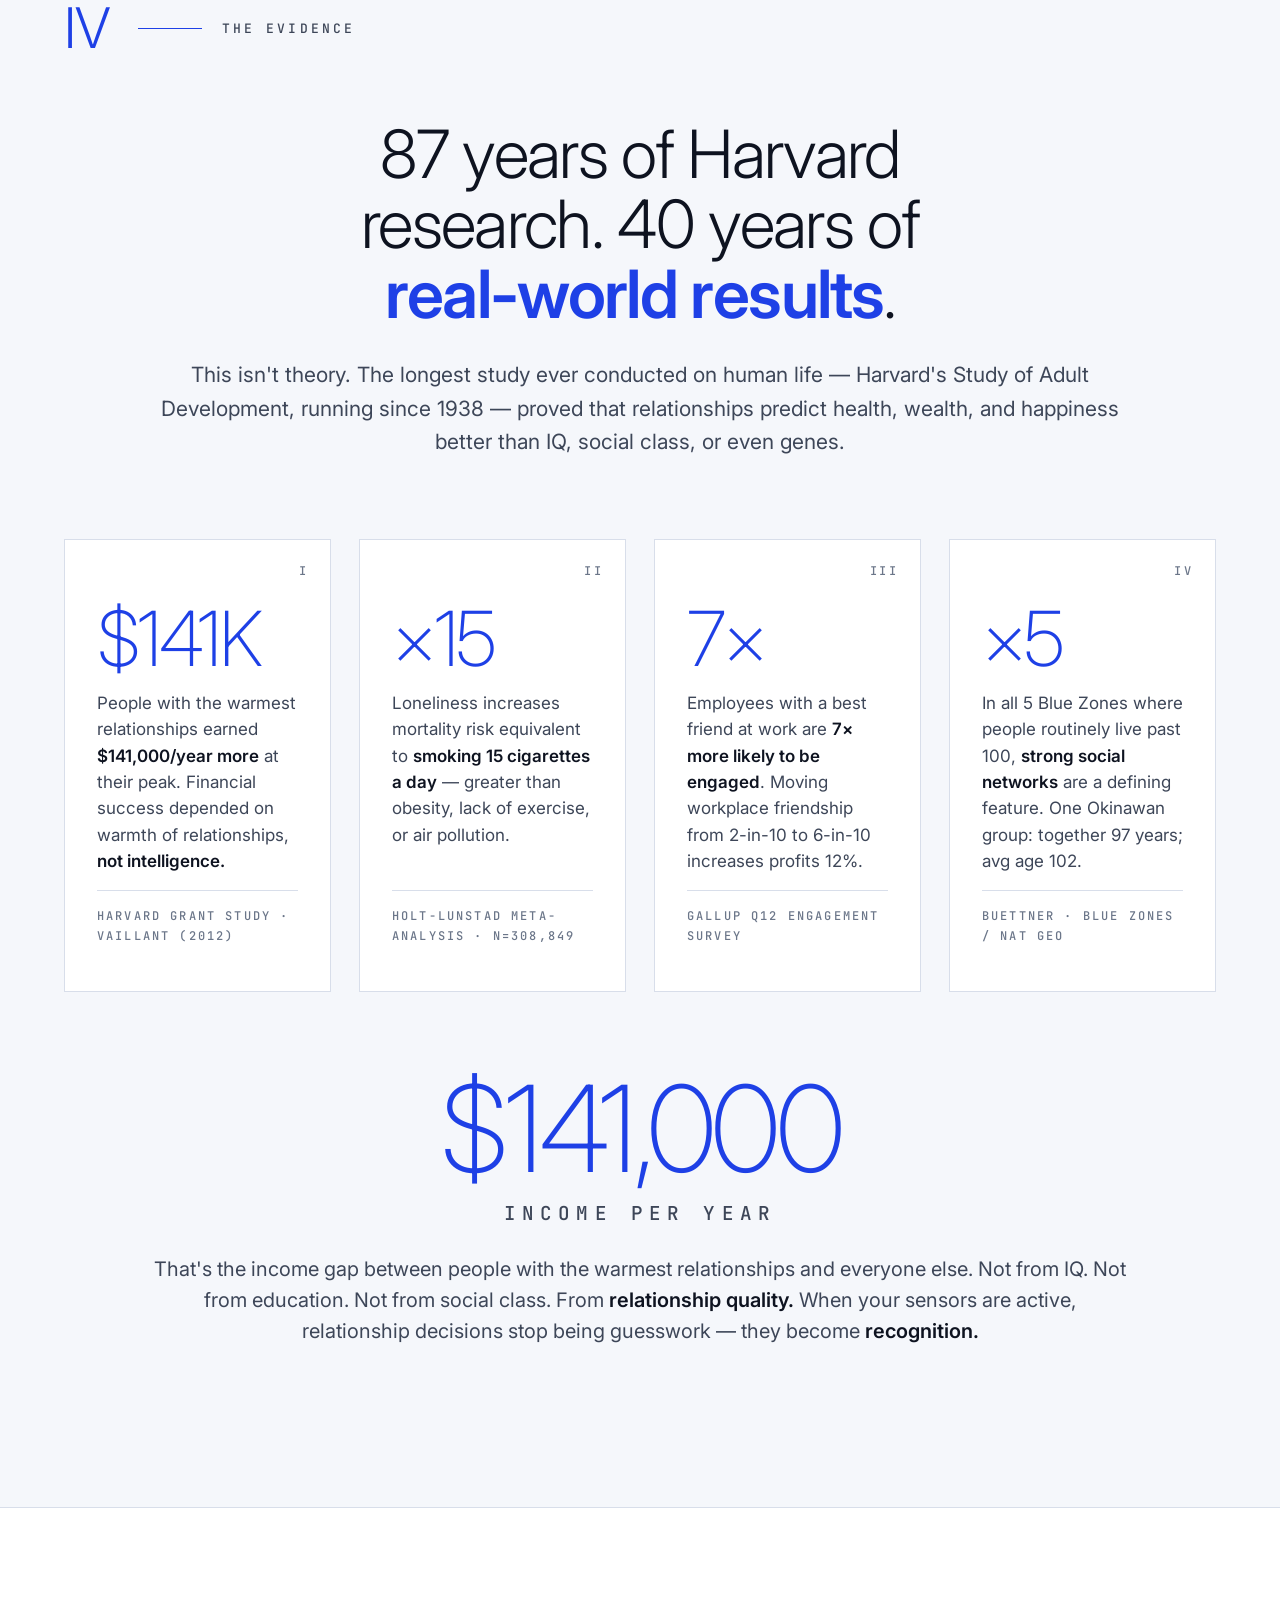
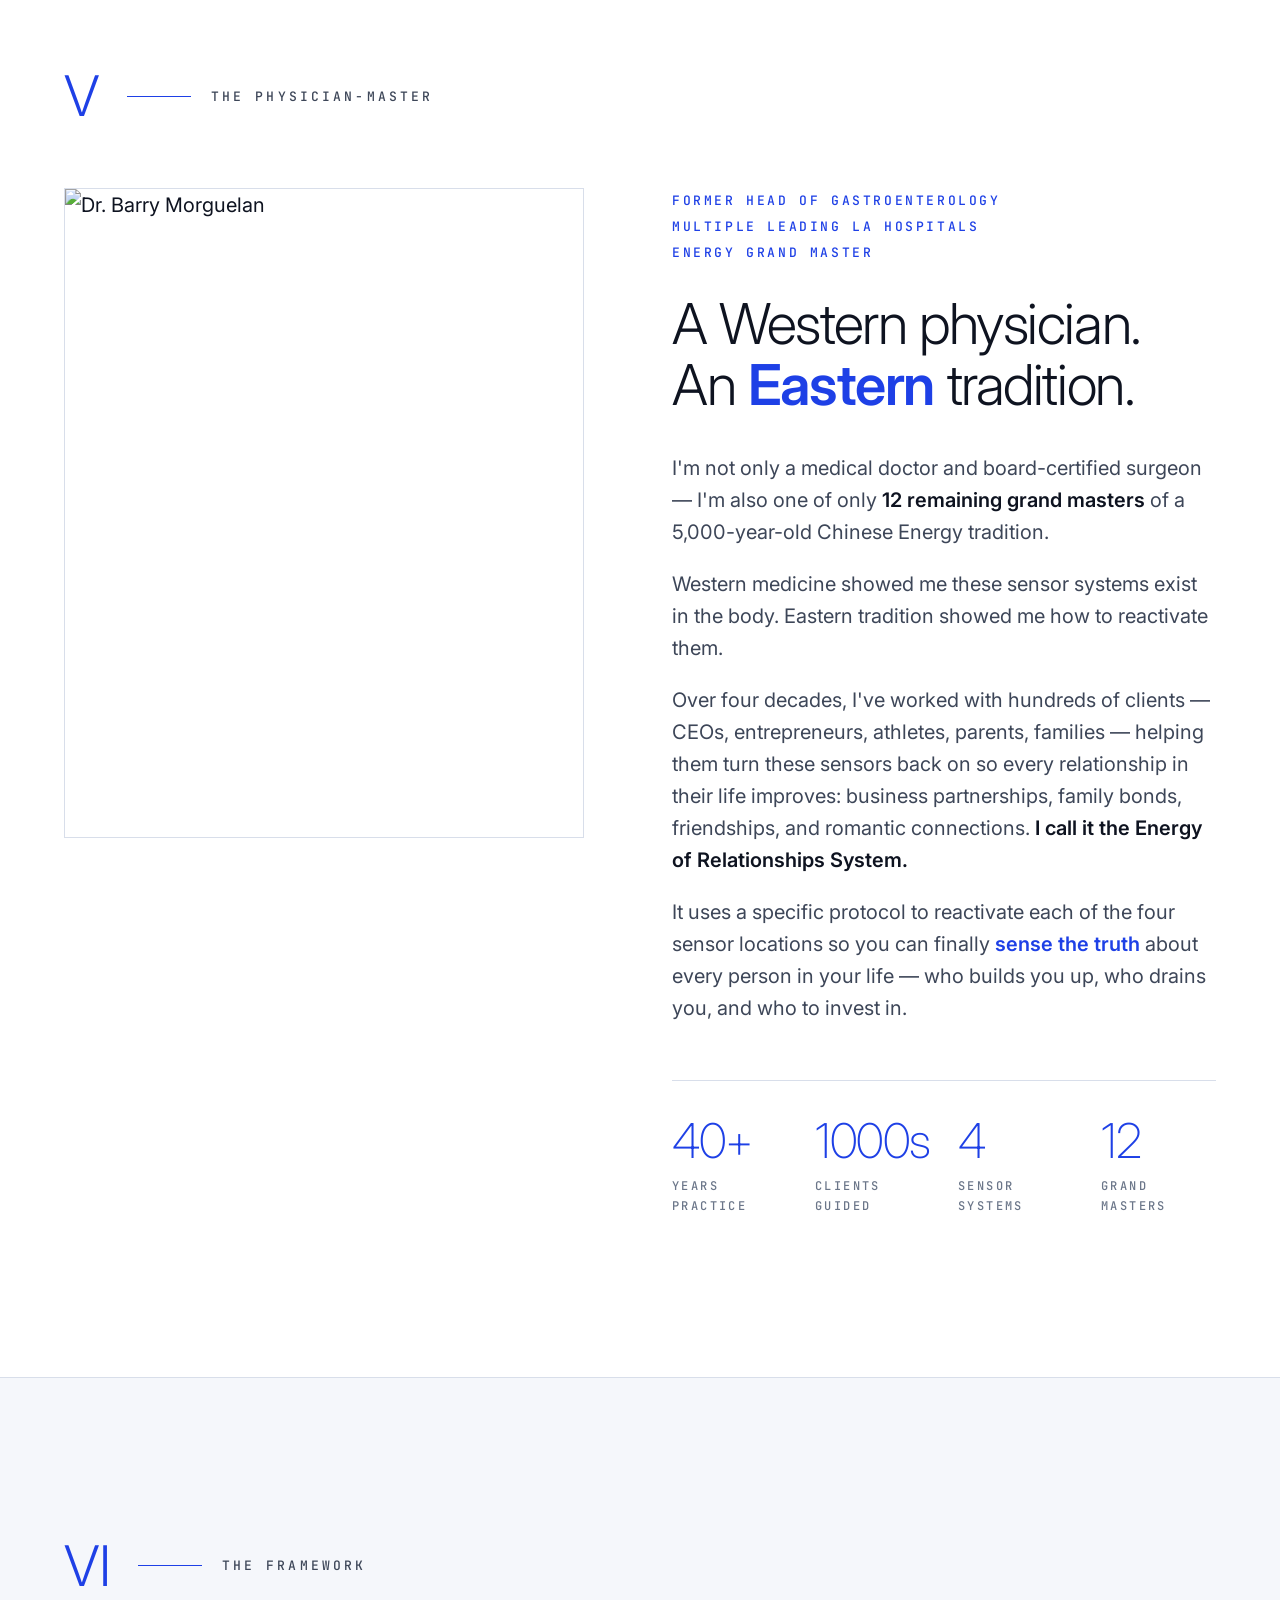
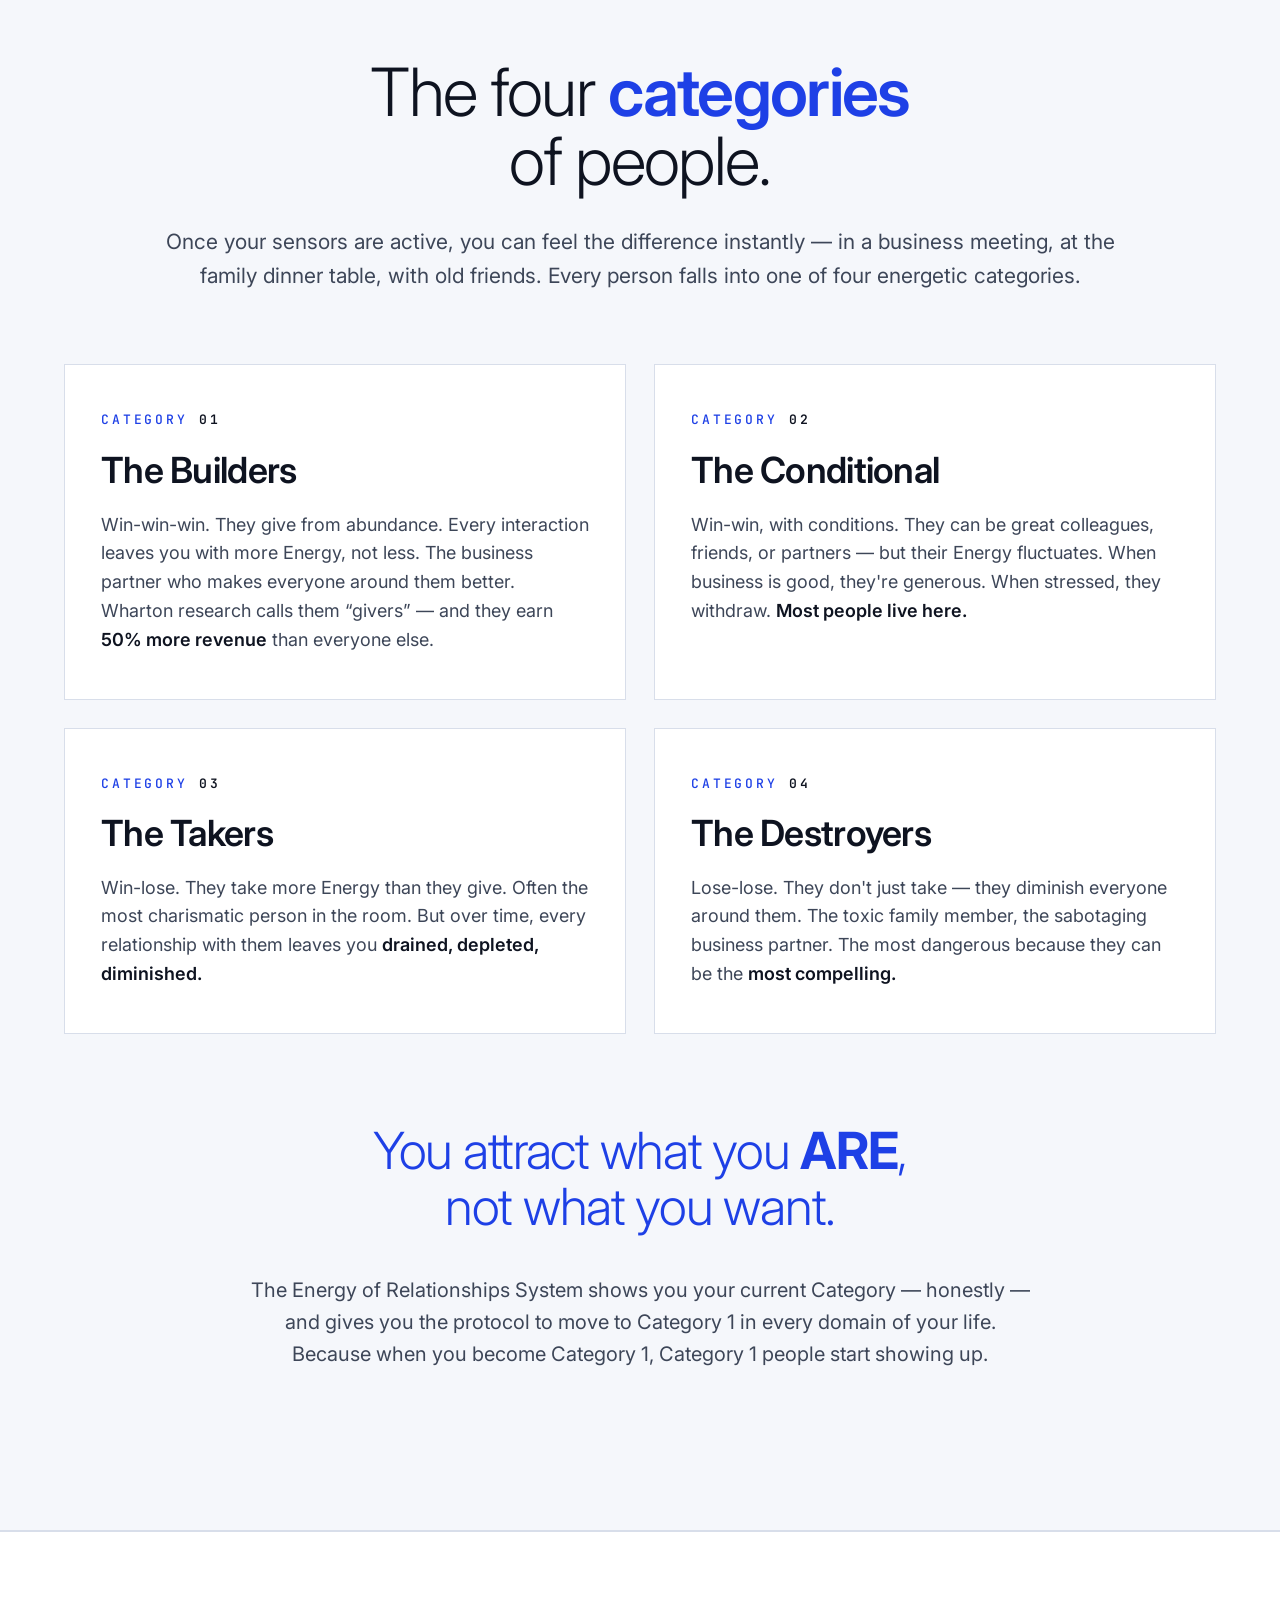
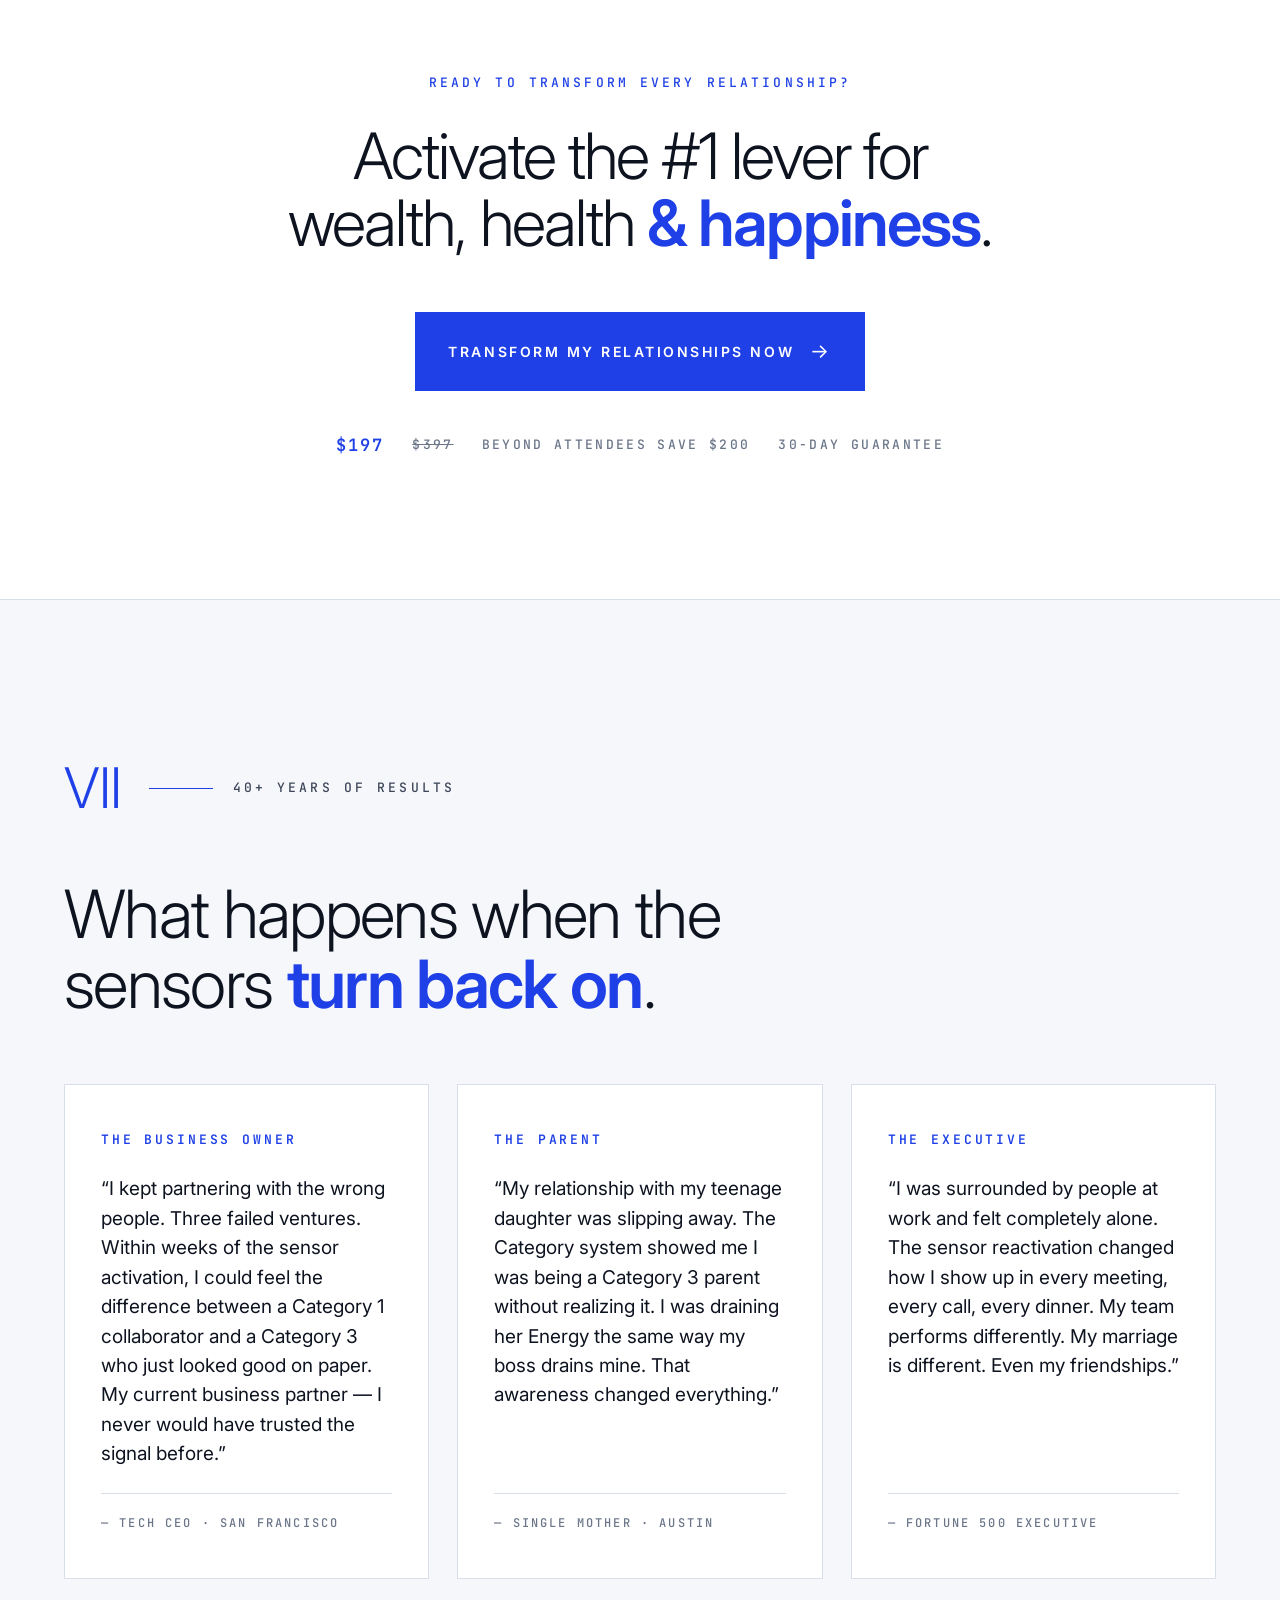
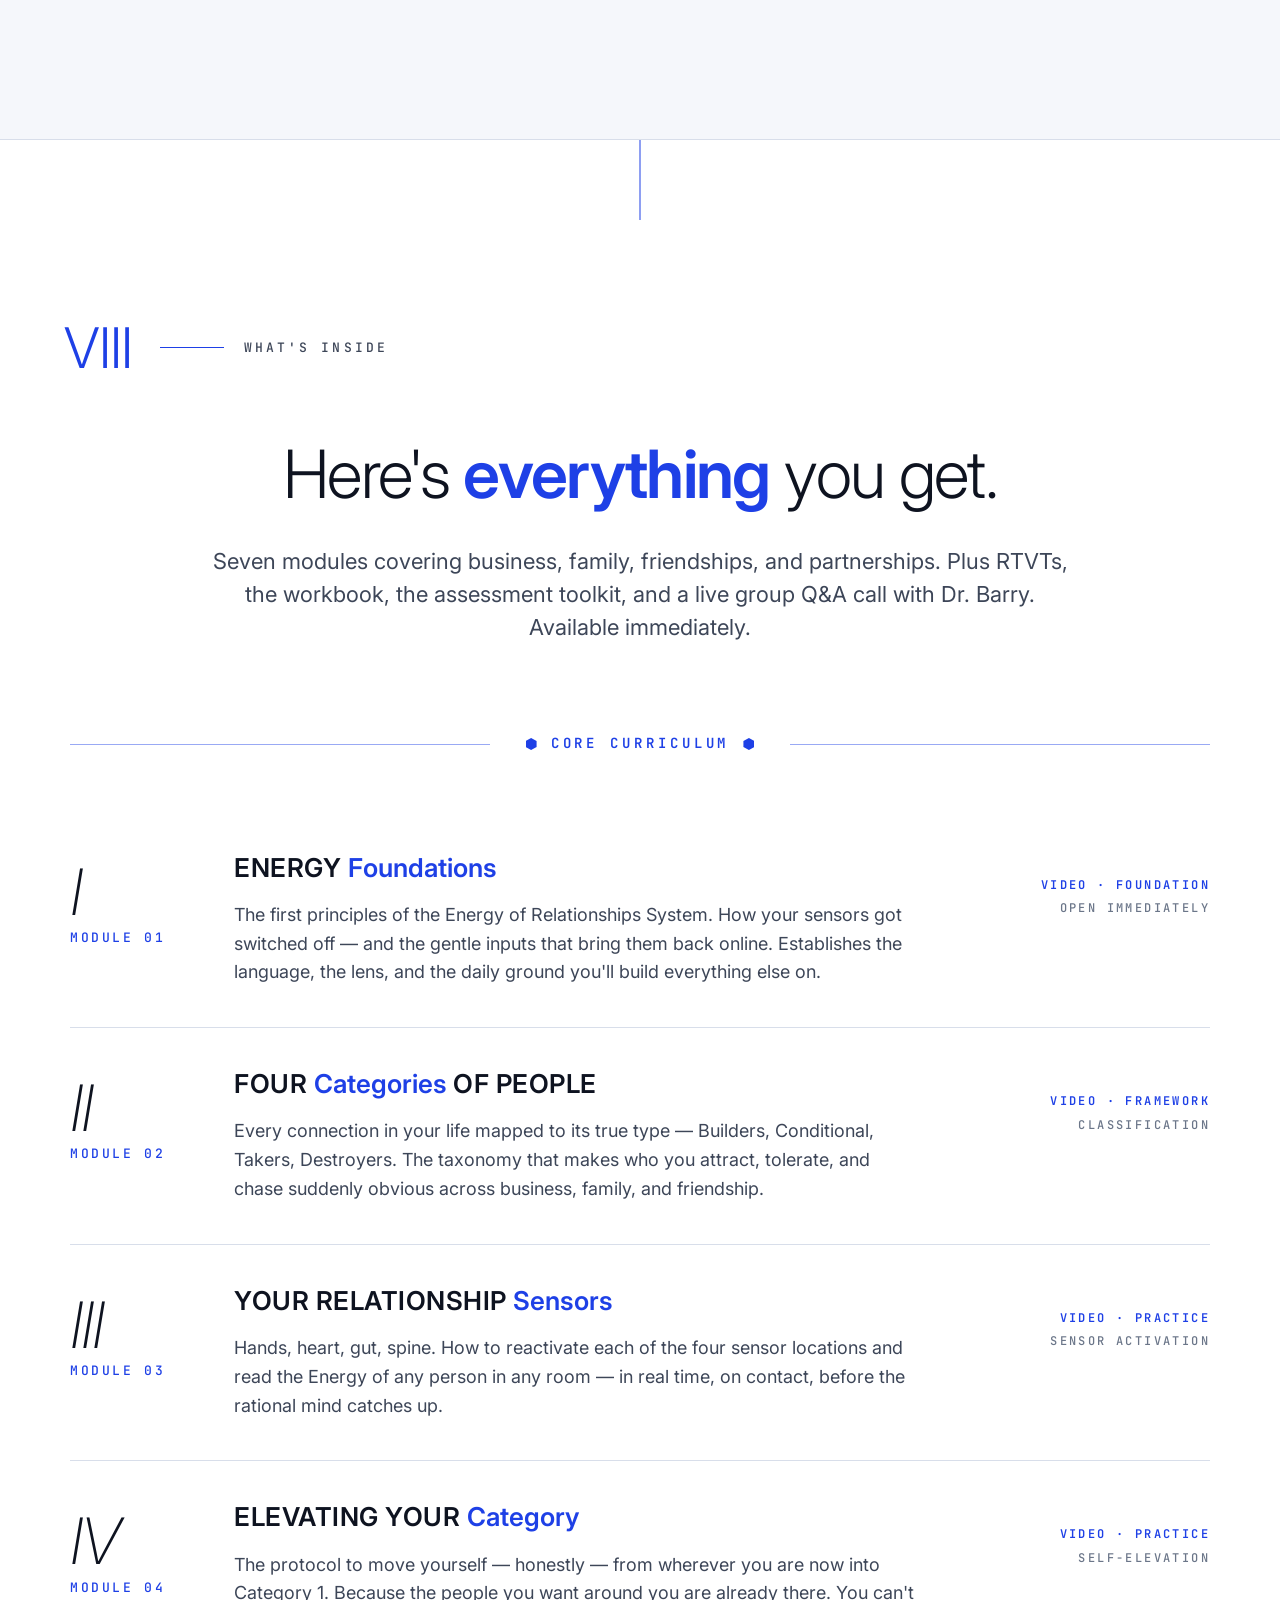
==== commit 741abd51: "Hero eyebrow: stack Harvard line below the BEYOND attendee badge Two-row layout: row 1 is the rule +" ====
--- a/docs/index.html
+++ b/docs/index.html
@@ -104,10 +104,12 @@
 
 .hero-vol{
   font-family:var(--mono);font-weight:500;font-size:13px;letter-spacing:.24em;text-transform:uppercase;color:var(--blue);
-  margin-bottom:56px;display:flex;align-items:center;gap:20px;flex-wrap:wrap;
-}
+  margin-bottom:56px;display:flex;flex-direction:column;align-items:flex-start;gap:18px;
+}
+.hero-vol-row{display:flex;align-items:center;gap:20px;flex-wrap:wrap}
 .hero-vol .rule{flex:0 0 56px;height:1px;background:var(--blue)}
 .hero-vol .badge{padding:10px 16px;background:var(--blue);border:1px solid var(--blue);color:#FFFFFF;font-size:12px;letter-spacing:.2em;font-weight:600}
+.hero-vol-sub{color:var(--blue);font-size:13px;letter-spacing:.24em;font-weight:500}
 
 .hero h1{
   font-family:var(--sans);font-weight:300;
@@ -576,10 +578,12 @@
   <div class="hero-grid">
     <div class="hero-text">
       <div class="hero-vol">
-        <span class="rule"></span>
-        <span class="badge">Exclusive for BEYOND Biohacking Attendees</span>
-        <span>Harvard's 87-Year Study</span>
-        <span class="rule"></span>
+        <div class="hero-vol-row">
+          <span class="rule"></span>
+          <span class="badge">Exclusive for BEYOND Biohacking Attendees</span>
+          <span class="rule"></span>
+        </div>
+        <div class="hero-vol-sub">Harvard's 87-Year Study</div>
       </div>
       <h1>The <em>#1</em> Predictor of Wealth, Health <span class="amp">&amp;</span> <em>Happiness</em>.</h1>
       <p class="hero-deck">It wasn't IQ. It wasn't genes. It was the <span class="accent">Energy</span> of your <strong>Relationships</strong>.</p>
